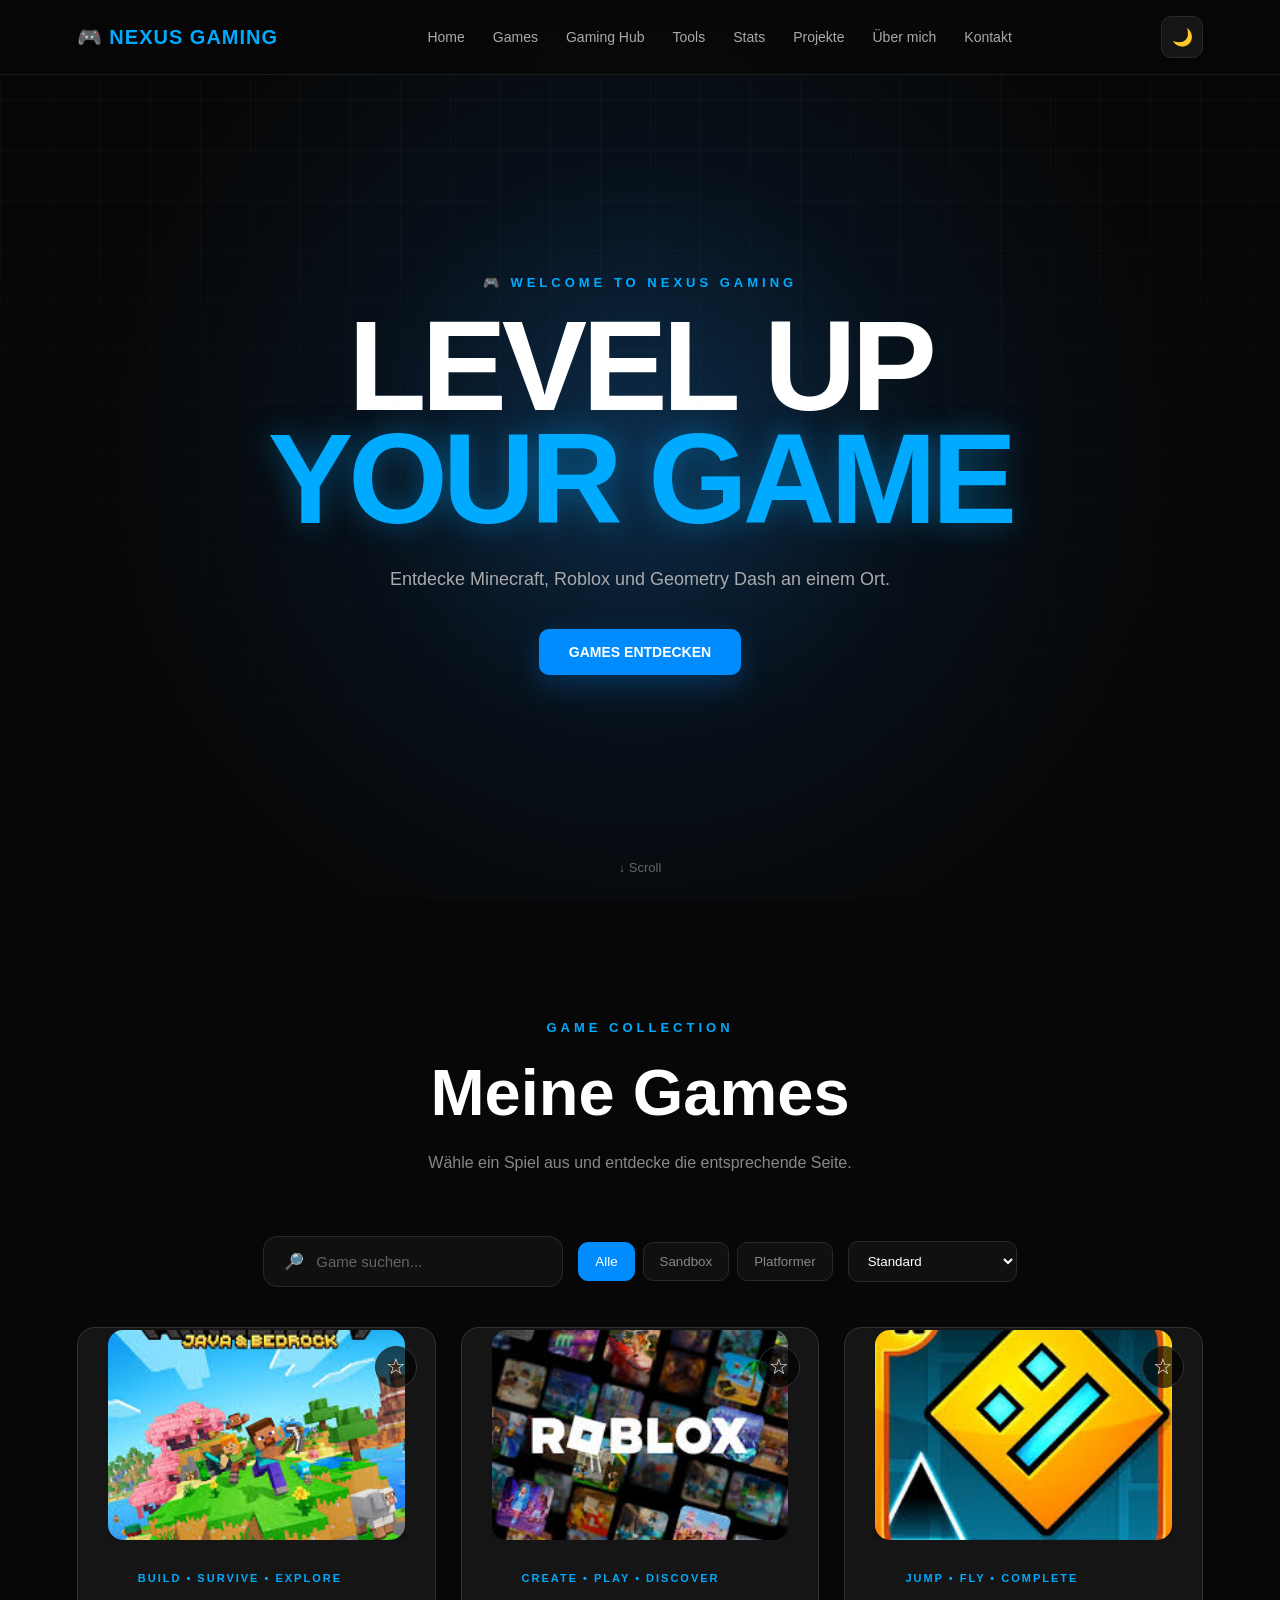
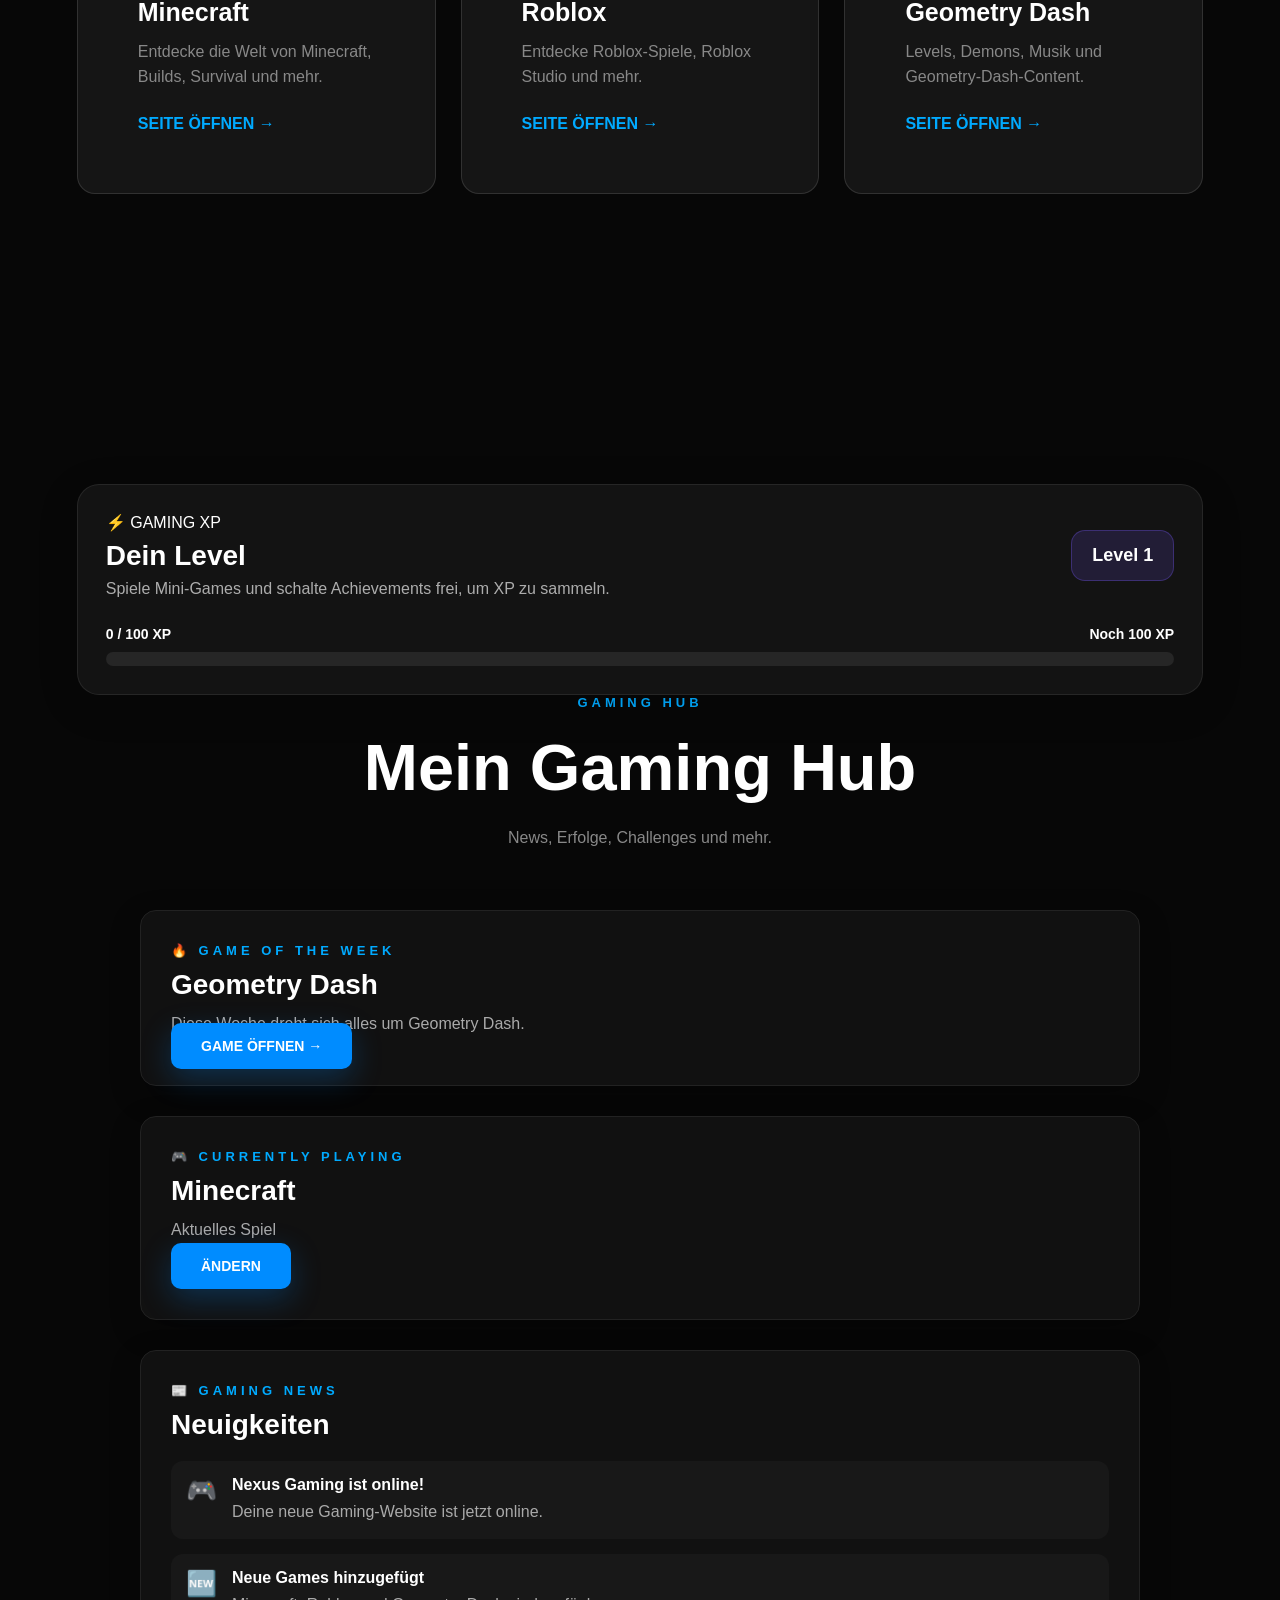
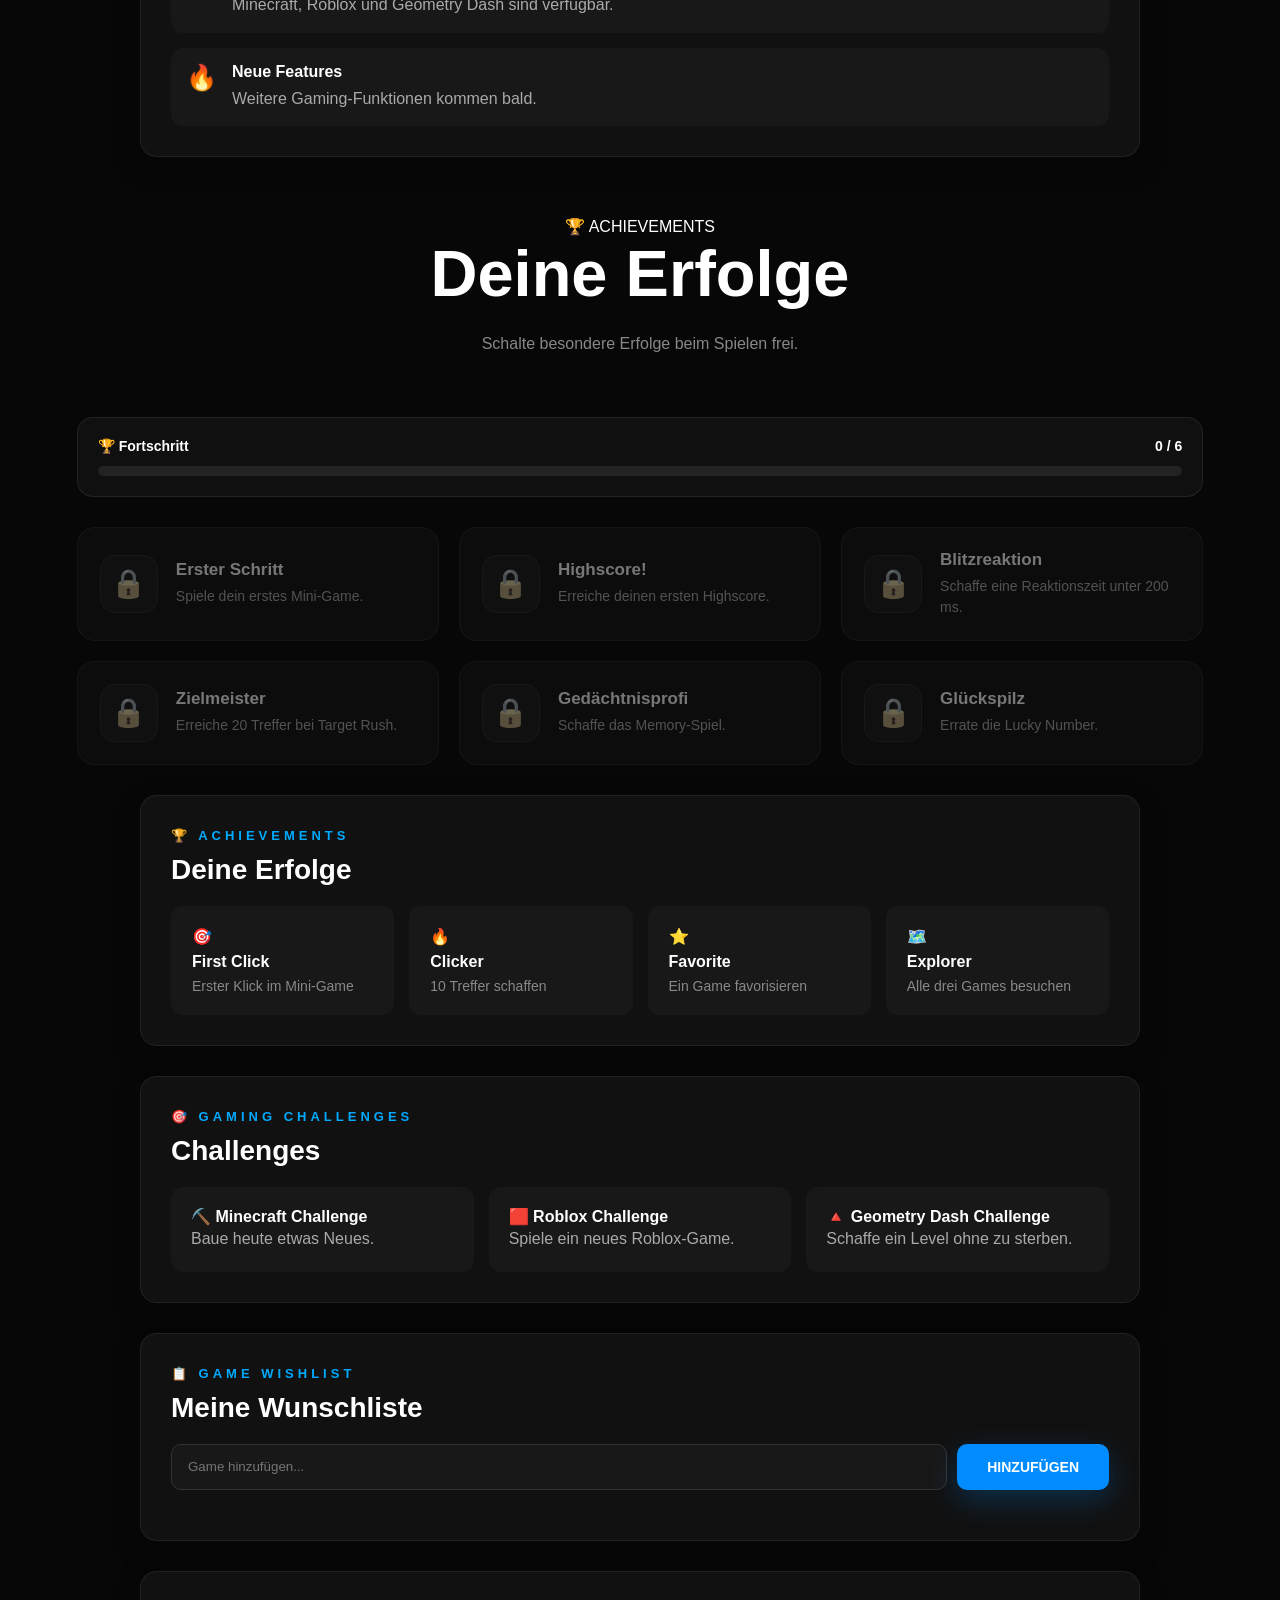
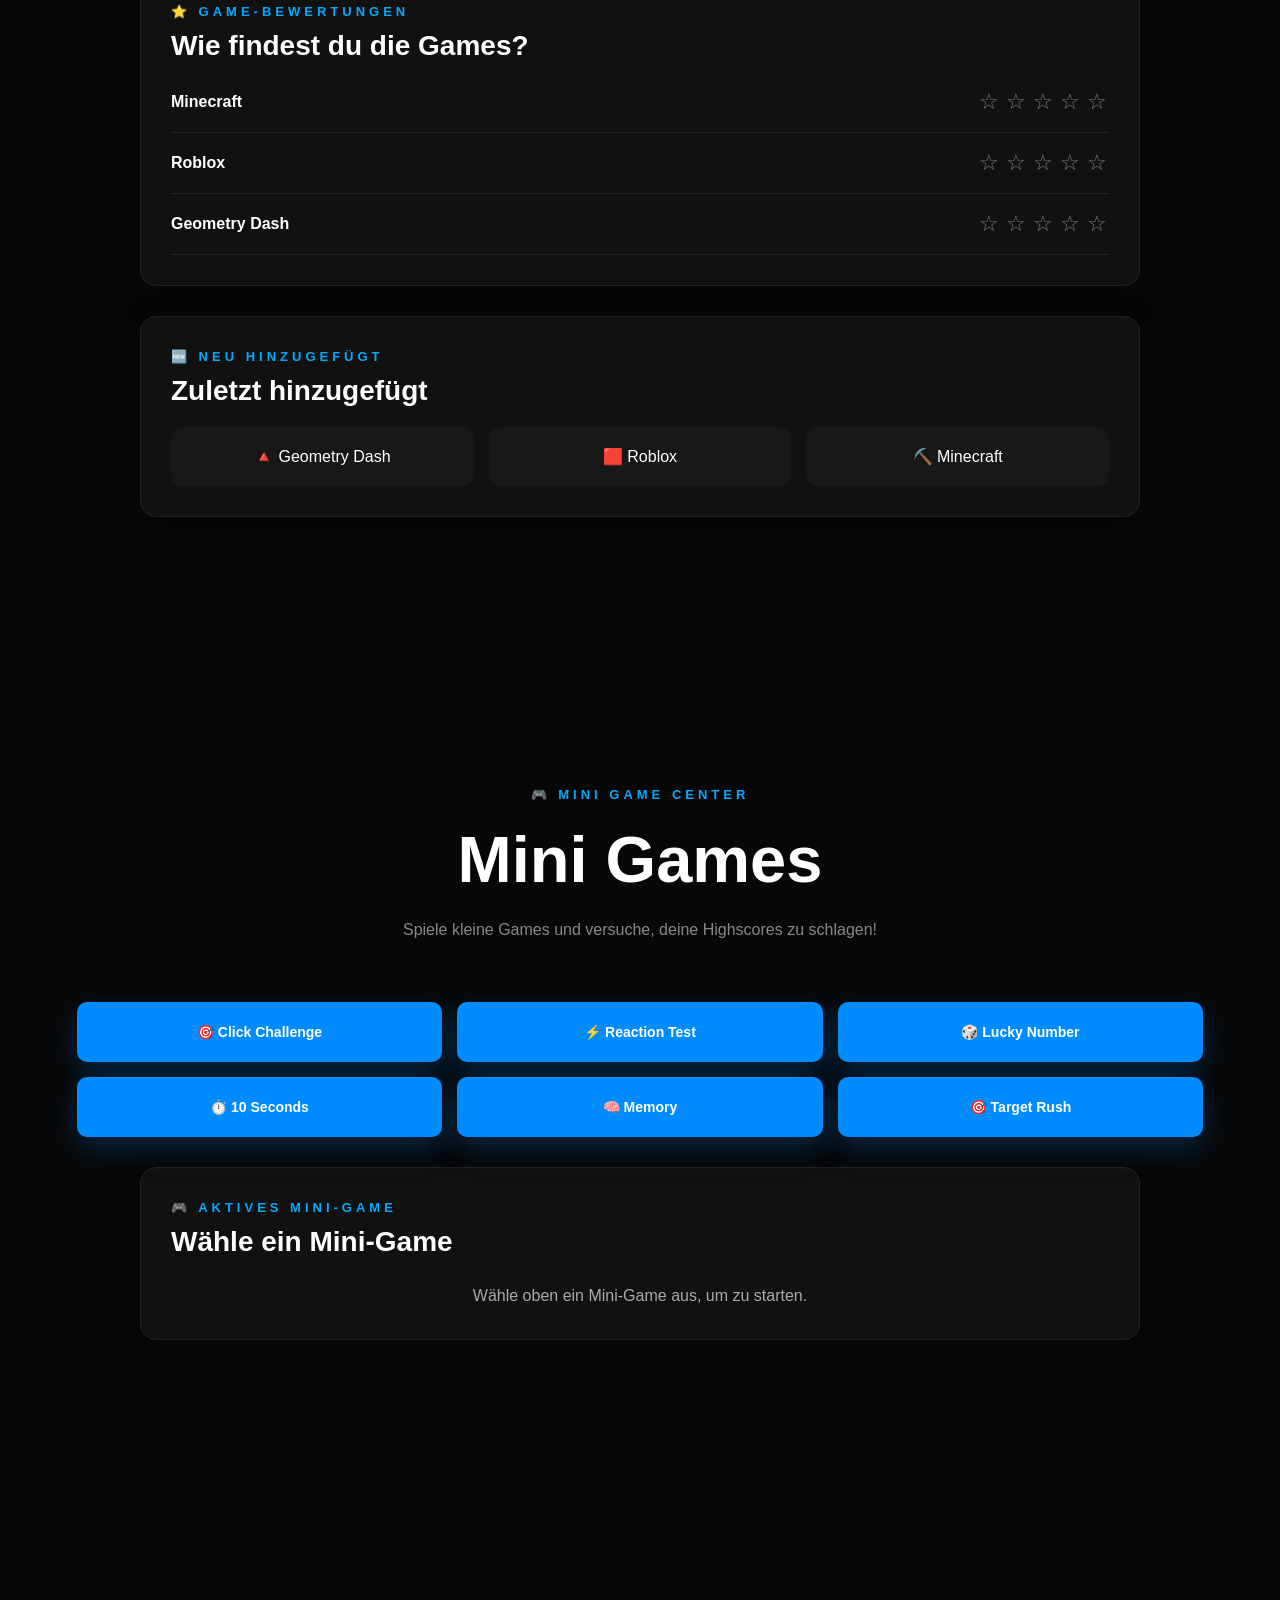
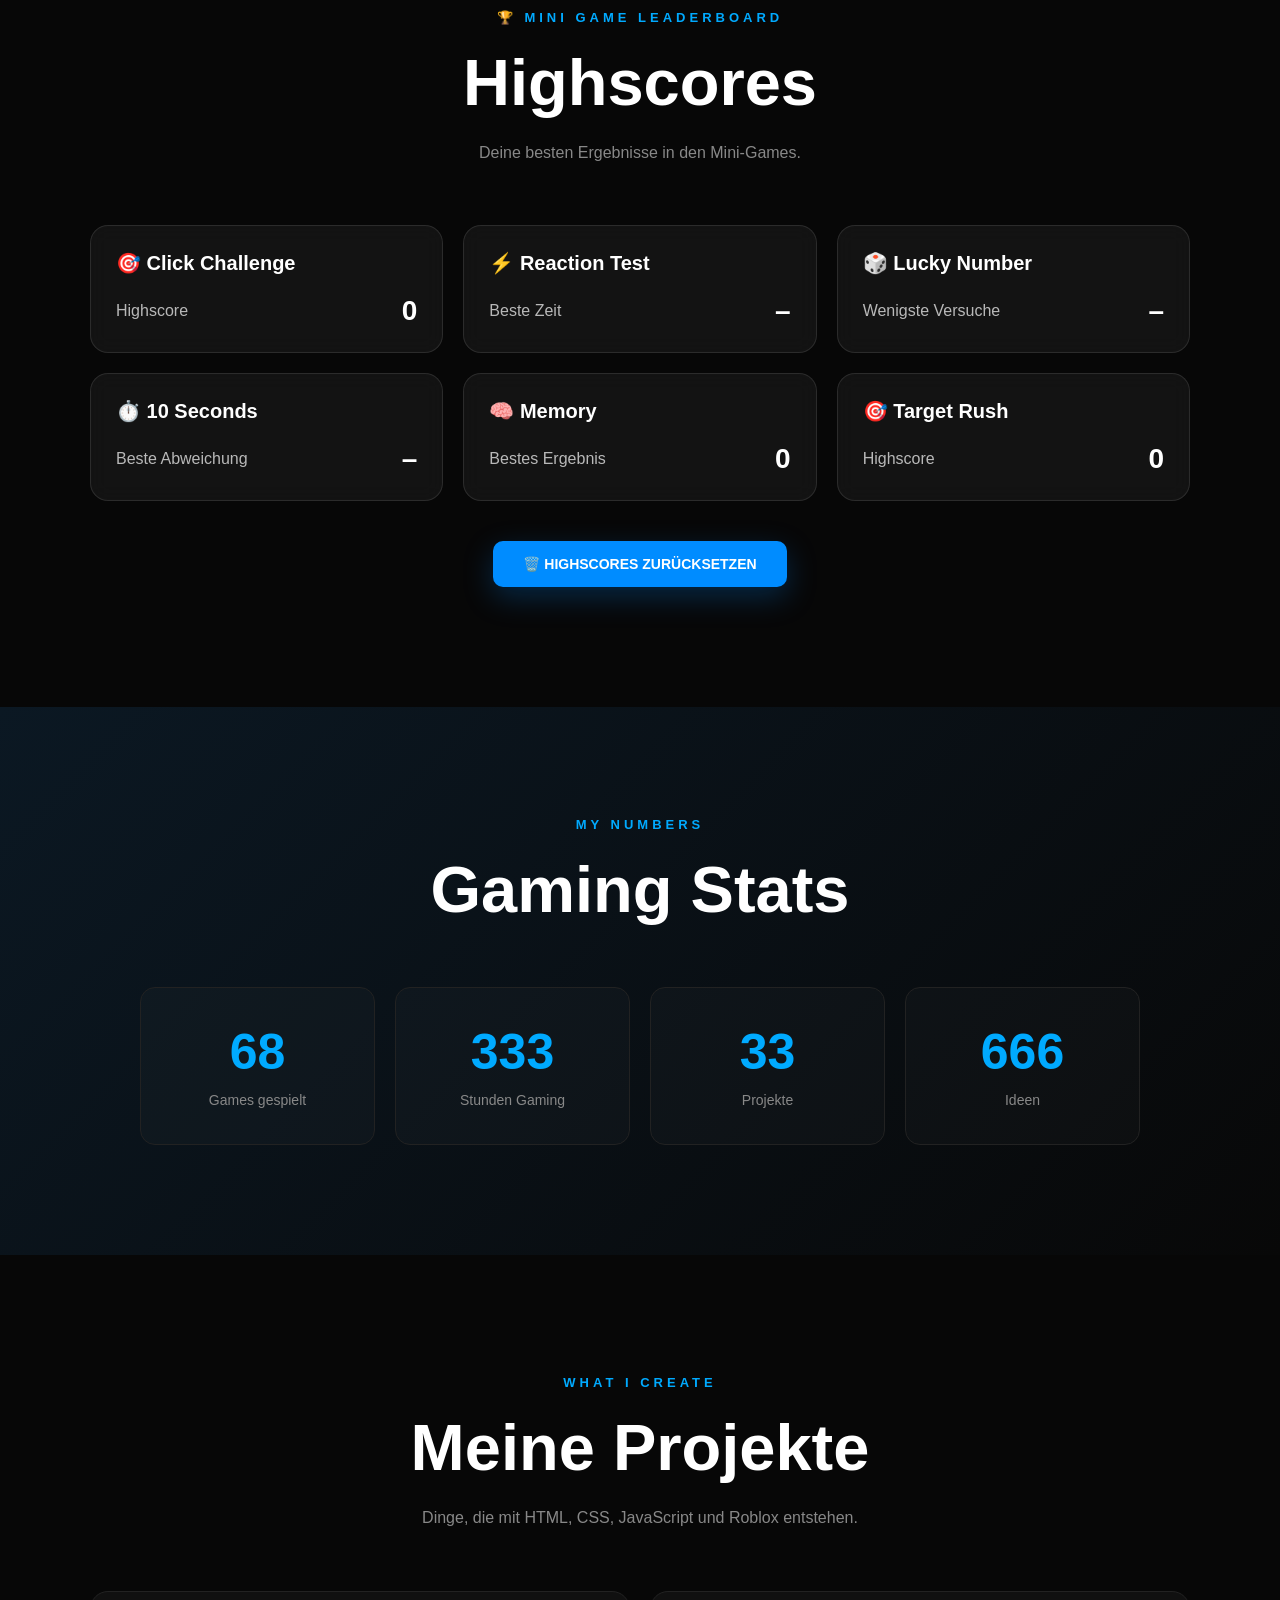
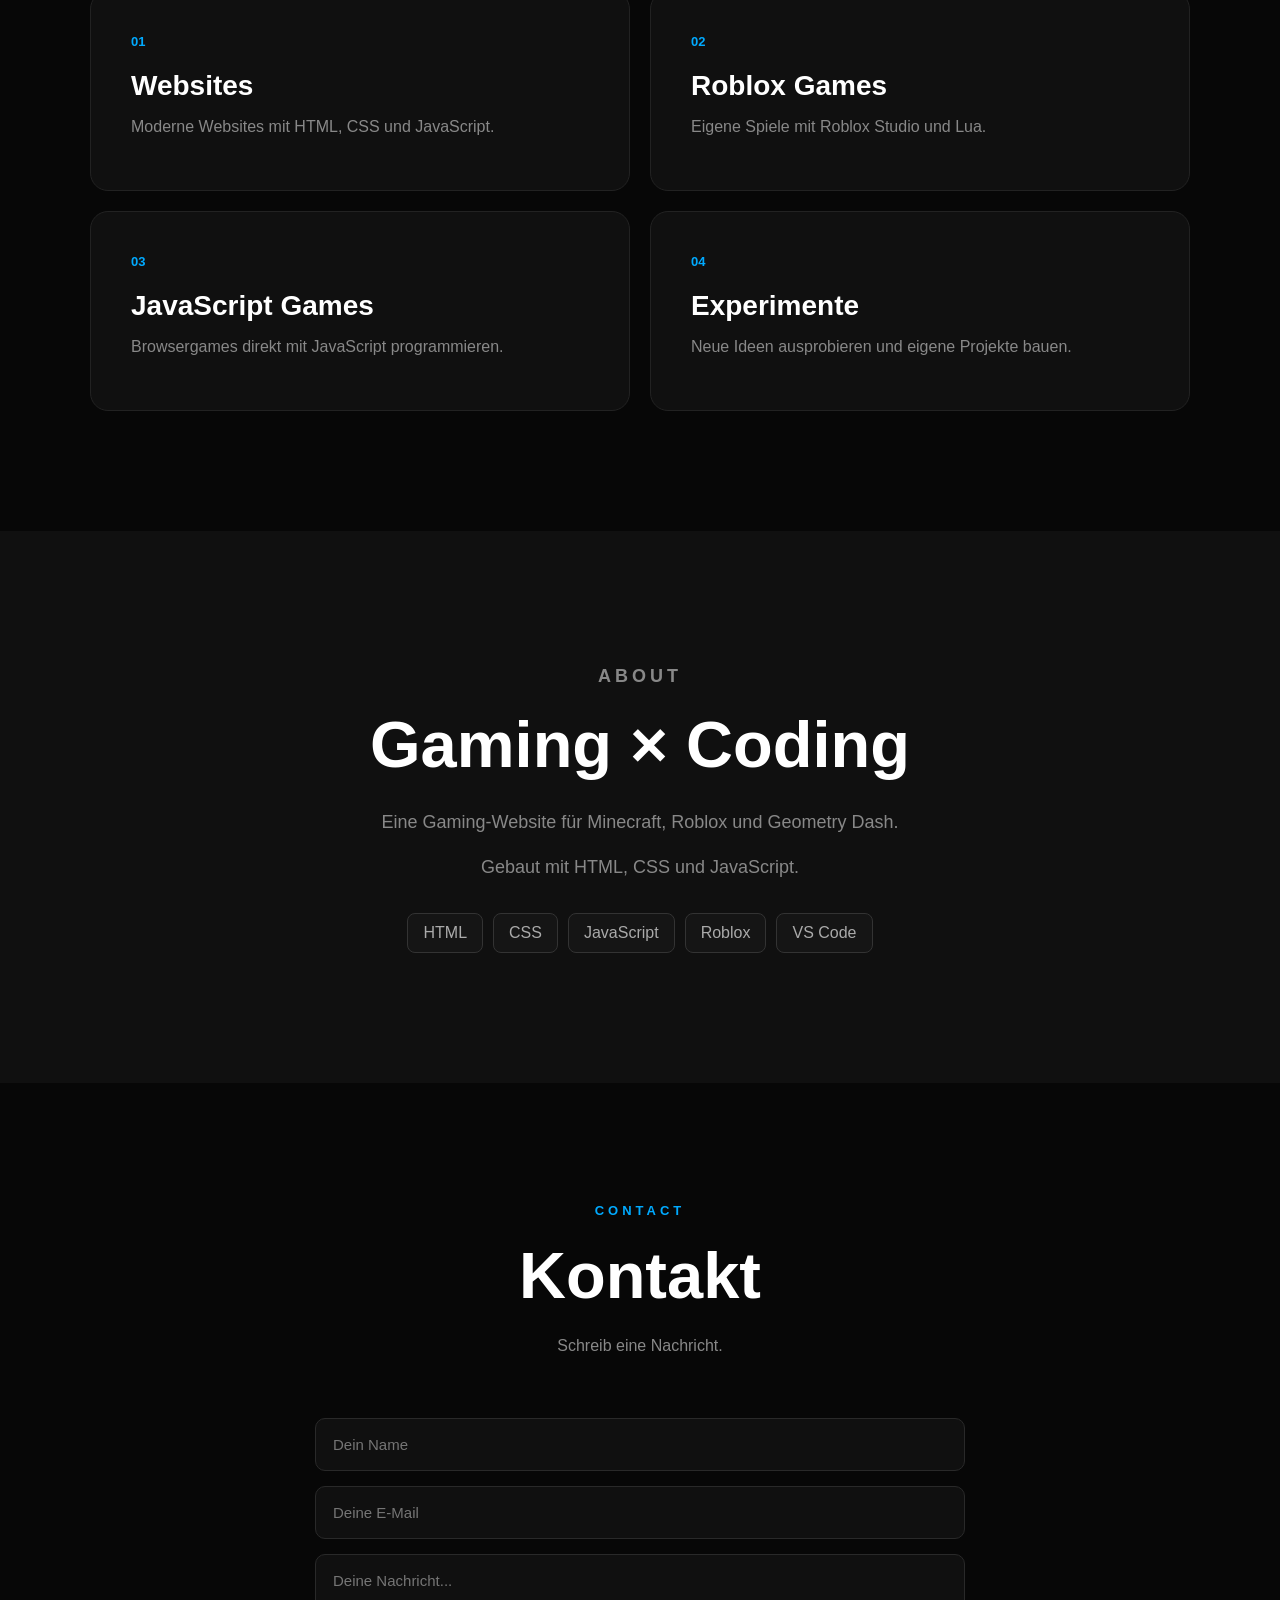
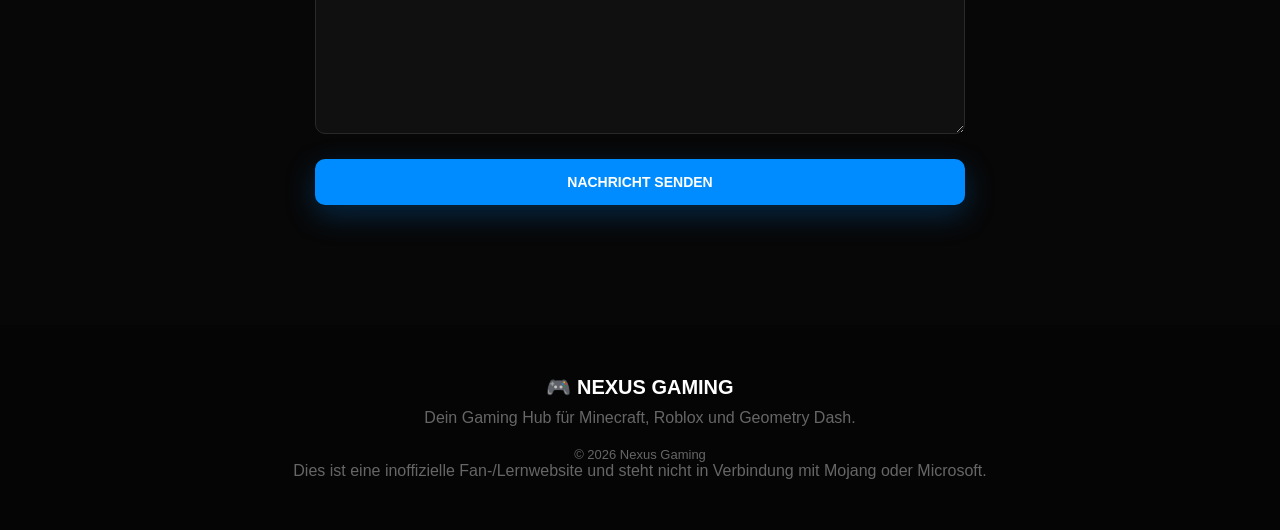
==== index.html @ 219c2455 "Add files via upload" ====
<!DOCTYPE html>
<html lang="de">

<head>
    <meta charset="UTF-8">
    <meta name="viewport" content="width=device-width, initial-scale=1.0">

    <meta name="description" content="Nexus Gaming - Minecraft, Roblox und Geometry Dash">

    <title>Nexus Gaming</title>

    <link rel="stylesheet" href="style.css">

</head>

<body>

    <!-- NAVIGATION -->

    <header class="header">

        <a href="index.html" class="logo">
            🎮 <span>NEXUS GAMING</span>
        </a>

        <nav class="nav" id="nav">

            <a href="#home">Home</a>

            <a href="#games">Games</a>

            <a href="#gaming-hub">Gaming Hub</a>

            <a href="#interactive">Tools</a>

            <a href="#stats">Stats</a>

            <a href="#projects">Projekte</a>

            <a href="#about">Über mich</a>

            <a href="#contact">Kontakt</a>

            <div id="mobileMenu" class="mobile-menu">

                <a href="#home">Home</a>

                <a href="#games">Games</a>

                <a href="#gaming-hub">Gaming Hub</a>

                <a href="#interactive">Tools</a>

                <a href="#stats">Stats</a>

                <a href="#projects">Projekte</a>

                <a href="#about">Über mich</a>

                <a href="#contact">Kontakt</a>

            </div>

        </nav>
        <div class="header-buttons">

            <button id="themeButton" class="icon-button">
                🌙
            </button>

            <button id="menuButton" class="menu-button">
                ☰
            </button>

        </div>

    </header>


    <!-- HERO -->

    <main>

        <section id="home" class="hero">

            <div class="hero-background"></div>

            <div class="hero-content">

                <p class="hero-small">
                    🎮 WELCOME TO NEXUS GAMING
                </p>

                <h1>
                    LEVEL UP<br>
                    <span>YOUR GAME</span>
                </h1>

                <p class="hero-description">
                    Entdecke Minecraft, Roblox und Geometry Dash
                    an einem Ort.
                </p>

                <div class="hero-buttons">

                    <a href="#games" class="primary-button">
                        GAMES ENTDECKEN
                    </a>

                </div>

            </div>

            <div class="scroll-down">
                ↓ Scroll
            </div>

        </section>


        <!-- GAMES -->

        <section id="games" class="section">

            <div class="section-header">
                <p class="section-small">
                    GAME COLLECTION
                </p>

                <h2>Meine Games</h2>

                <p>
                    Wähle ein Spiel aus und entdecke
                    die entsprechende Seite.
                </p>

            </div>

            <div class="game-controls">

                <div class="game-search">
                    <span>🔎</span>

                    <input type="text" id="gameSearch" placeholder="Game suchen...">
                </div>


                <div class="game-categories">

                    <button class="category-button active" data-category="all">
                        Alle
                    </button>

                    <button class="category-button" data-category="sandbox">
                        Sandbox
                    </button>

                    <button class="category-button" data-category="platformer">
                        Platformer
                    </button>

                </div>


                <select id="gameSort">

                    <option value="default">
                        Standard
                    </option>

                    <option value="az">
                        Name A–Z
                    </option>

                    <option value="za">
                        Name Z–A
                    </option>

                    <option value="favorites">
                        ⭐ Favoriten zuerst
                    </option>

                </select>

            </div>

            <div class="cards">


                <!-- MINECRAFT -->

                <a href="games/minecraft.html" class="game-card reveal" data-name="Minecraft" data-category="sandbox">
                    <button class="favorite-button" data-game="Minecraft" title="Zu Favoriten hinzufügen">
                        ☆
                    </button>



                    <div class="card-icon minecraft-icon">
                        <img src="images/minecraft.jpg" alt="Minecraft" class="game-image">
                    </div>

                    <div class="card-content">

                        <span class="card-tag">
                            BUILD • SURVIVE • EXPLORE
                        </span>

                        <h3>Minecraft</h3>

                        <p>
                            Entdecke die Welt von Minecraft,
                            Builds, Survival und mehr.
                        </p>

                        <span class="card-button">
                            SEITE ÖFFNEN →
                        </span>

                    </div>

                </a>


                <!-- ROBLOX -->

                <a href="games/roblox.html" class="game-card reveal" data-name="Roblox" data-category="sandbox"> <button
                        class="favorite-button" data-game="Roblox" title="Zu Favoriten hinzufügen">
                        ☆
                    </button>
                    <div class="card-icon roblox-icon">
                        <img src="images/roblox.jpg" alt="Roblox" class="game-image">
                    </div>

                    <div class="card-content">

                        <span class="card-tag">
                            CREATE • PLAY • DISCOVER
                        </span>

                        <h3>Roblox</h3>

                        <p>
                            Entdecke Roblox-Spiele,
                            Roblox Studio und mehr.
                        </p>

                        <span class="card-button">
                            SEITE ÖFFNEN →
                        </span>

                    </div>

                </a>


                <!-- GEOMETRY DASH -->

                <a href="games/geometry-dash.html" class="game-card reveal" data-name="Geometry Dash"
                    data-category="platformer"> <button class="favorite-button" data-game="Geometry Dash"
                        title="Zu Favoriten hinzufügen">
                        ☆
                    </button>
                    <div class="card-icon geometry-icon">
                        <img src="images/geometry-dash.jpg" alt="Geometry Dash" class="game-image">
                    </div>

                    <div class="card-content">

                        <span class="card-tag">
                            JUMP • FLY • COMPLETE
                        </span>

                        <h3>Geometry Dash</h3>

                        <p>
                            Levels, Demons, Musik und
                            Geometry-Dash-Content.
                        </p>

                        <span class="card-button">
                            SEITE ÖFFNEN →
                        </span>

                    </div>

                </a>

            </div>

        </section>

        <!-- =========================
     GAMING HUB
========================= -->

        <section id="gaming-hub" class="section">

            <section class="xp-section reveal">

                <div class="xp-header">

                    <div>
                        <span class="section-tag">⚡ GAMING XP</span>

                        <h2>Dein Level</h2>

                        <p>
                            Spiele Mini-Games und schalte Achievements frei,
                            um XP zu sammeln.
                        </p>
                    </div>

                    <div class="xp-level" id="xpLevel">
                        Level 1
                    </div>

                </div>

                <div class="xp-info">

                    <span id="xpAmount">
                        0 / 100 XP
                    </span>

                    <span id="xpNext">
                        Noch 100 XP
                    </span>

                </div>

                <div class="xp-bar">

                    <div id="xpBarFill" class="xp-bar-fill"></div>

                </div>

            </section>

            <div class="section-header">

                <p class="section-small">
                    GAMING HUB
                </p>

                <h2>Mein Gaming Hub</h2>

                <p>
                    News, Erfolge, Challenges und mehr.
                </p>

            </div>


            <!-- GAME OF THE WEEK -->

            <div class="gaming-feature">

                <span class="section-small">
                    🔥 GAME OF THE WEEK
                </span>

                <h3>Geometry Dash</h3>

                <p>
                    Diese Woche dreht sich alles um
                    Geometry Dash.
                </p>

                <a href="games/geometry-dash.html" class="primary-button">
                    GAME ÖFFNEN →
                </a>

            </div>


            <!-- CURRENTLY PLAYING -->

            <div class="gaming-feature">

                <span class="section-small">
                    🎮 CURRENTLY PLAYING
                </span>

                <h3 id="currentlyPlaying">
                    Geometry Dash
                </h3>

                <p>
                    Aktuelles Spiel
                </p>

                <button id="changePlaying" class="primary-button" type="button">
                    ÄNDERN
                </button>

            </div>


            <!-- GAMING NEWS -->

            <div class="gaming-feature">

                <span class="section-small">
                    📰 GAMING NEWS
                </span>

                <h3>Neuigkeiten</h3>

                <div class="news-list">

                    <article class="news-item">

                        <span>🎮</span>

                        <div>

                            <h4>Nexus Gaming ist online!</h4>

                            <p>
                                Deine neue Gaming-Website
                                ist jetzt online.
                            </p>

                        </div>

                    </article>


                    <article class="news-item">

                        <span>🆕</span>

                        <div>

                            <h4>Neue Games hinzugefügt</h4>

                            <p>
                                Minecraft, Roblox und
                                Geometry Dash sind verfügbar.
                            </p>

                        </div>

                    </article>


                    <article class="news-item">

                        <span>🔥</span>

                        <div>

                            <h4>Neue Features</h4>

                            <p>
                                Weitere Gaming-Funktionen
                                kommen bald.
                            </p>

                        </div>

                    </article>

                </div>

            </div>


            <!-- ACHIEVEMENTS -->
            <section class="achievements-section reveal">

                <div class="section-header">
                    <span class="section-tag">🏆 ACHIEVEMENTS</span>
                    <h2>Deine Erfolge</h2>
                    <p>Schalte besondere Erfolge beim Spielen frei.</p>
                </div>
                <div class="achievement-progress">

                    <div class="achievement-progress-top">
                        <span>🏆 Fortschritt</span>
                        <span id="achievementProgressText">0 / 6</span>
                    </div>

                    <div class="achievement-progress-bar">
                        <div id="achievementProgressFill" class="achievement-progress-fill"></div>
                    </div>

                </div>
                <div class="achievements-grid" id="achievementsGrid"></div>

            </section>
            <div class="gaming-feature">

                <span class="section-small">
                    🏆 ACHIEVEMENTS
                </span>

                <h3>Deine Erfolge</h3>

                <div class="achievement-grid">

                    <div class="achievement" data-achievement="first-click">
                        🎯
                        <strong>First Click</strong>
                        <span>Erster Klick im Mini-Game</span>
                    </div>


                    <div class="achievement" data-achievement="10-clicks">
                        🔥
                        <strong>Clicker</strong>
                        <span>10 Treffer schaffen</span>
                    </div>


                    <div class="achievement" data-achievement="favorite">
                        ⭐
                        <strong>Favorite</strong>
                        <span>Ein Game favorisieren</span>
                    </div>


                    <div class="achievement" data-achievement="explorer">
                        🗺️
                        <strong>Explorer</strong>
                        <span>Alle drei Games besuchen</span>
                    </div>

                </div>

            </div>


            <!-- CHALLENGES -->

            <div class="gaming-feature">

                <span class="section-small">
                    🎯 GAMING CHALLENGES
                </span>

                <h3>Challenges</h3>

                <div class="challenge-list">

                    <div class="challenge">

                        <strong>
                            ⛏️ Minecraft Challenge
                        </strong>

                        <p>
                            Baue heute etwas Neues.
                        </p>

                    </div>


                    <div class="challenge">

                        <strong>
                            🟥 Roblox Challenge
                        </strong>

                        <p>
                            Spiele ein neues Roblox-Game.
                        </p>

                    </div>


                    <div class="challenge">

                        <strong>
                            🔺 Geometry Dash Challenge
                        </strong>

                        <p>
                            Schaffe ein Level ohne zu sterben.
                        </p>

                    </div>

                </div>

            </div>


            <!-- WISHLIST -->

            <div class="gaming-feature">

                <span class="section-small">
                    📋 GAME WISHLIST
                </span>

                <h3>Meine Wunschliste</h3>

                <div class="wishlist-input">

                    <input type="text" id="wishlistInput" placeholder="Game hinzufügen...">

                    <button id="wishlistAdd" class="primary-button" type="button">
                        HINZUFÜGEN
                    </button>

                </div>


                <ul id="wishlist"></ul>

            </div>


            <!-- GAME RATINGS -->

            <div class="gaming-feature">

                <span class="section-small">
                    ⭐ GAME-BEWERTUNGEN
                </span>

                <h3>Wie findest du die Games?</h3>


                <div class="rating">

                    <strong>Minecraft</strong>

                    <div class="stars" data-game="Minecraft">
                        <button type="button">★</button>
                        <button type="button">★</button>
                        <button type="button">★</button>
                        <button type="button">★</button>
                        <button type="button">★</button>
                    </div>

                </div>


                <div class="rating">

                    <strong>Roblox</strong>

                    <div class="stars" data-game="Roblox">
                        <button type="button">★</button>
                        <button type="button">★</button>
                        <button type="button">★</button>
                        <button type="button">★</button>
                        <button type="button">★</button>
                    </div>

                </div>


                <div class="rating">

                    <strong>Geometry Dash</strong>

                    <div class="stars" data-game="Geometry Dash">
                        <button type="button">★</button>
                        <button type="button">★</button>
                        <button type="button">★</button>
                        <button type="button">★</button>
                        <button type="button">★</button>
                    </div>

                </div>

            </div>


            <!-- NEW GAMES -->

            <div class="gaming-feature">

                <span class="section-small">
                    🆕 NEU HINZUGEFÜGT
                </span>

                <h3>Zuletzt hinzugefügt</h3>

                <div class="new-games">

                    <div>🔺 Geometry Dash</div>

                    <div>🟥 Roblox</div>

                    <div>⛏️ Minecraft</div>

                </div>

            </div>

        </section>

        <!-- =========================
     MINI GAME CENTER
========================= -->

        <section id="interactive" class="section">

            <div class="section-header">

                <p class="section-small">
                    🎮 MINI GAME CENTER
                </p>

                <h2>Mini Games</h2>

                <p>
                    Spiele kleine Games und versuche,
                    deine Highscores zu schlagen!
                </p>

            </div>


            <!-- GAME AUSWAHL -->

            <div class="mini-game-selector">

                <button class="minigame-open primary-button" data-game="click" type="button">
                    🎯 Click Challenge
                </button>

                <button class="minigame-open primary-button" data-game="reaction" type="button">
                    ⚡ Reaction Test
                </button>

                <button class="minigame-open primary-button" data-game="lucky" type="button">
                    🎲 Lucky Number
                </button>

                <button class="minigame-open primary-button" data-game="ten" type="button">
                    ⏱️ 10 Seconds
                </button>

                <button class="minigame-open primary-button" data-game="memory" type="button">
                    🧠 Memory
                </button>

                <button class="minigame-open primary-button" data-game="target" type="button">
                    🎯 Target Rush
                </button>

            </div>


            <!-- AKTIVES GAME -->

            <div class="gaming-feature mini-game-container">

                <span class="section-small">
                    🎮 AKTIVES MINI-GAME
                </span>

                <h3 id="activeGameTitle">
                    Wähle ein Mini-Game
                </h3>

                <div id="miniGameArea">

                    <p>
                        Wähle oben ein Mini-Game aus,
                        um zu starten.
                    </p>

                </div>

            </div>

        </section>

        <!-- =========================
     MINI GAME LEADERBOARD
========================= -->

        <section id="leaderboard" class="section">

            <div class="section-header">

                <p class="section-small">
                    🏆 MINI GAME LEADERBOARD
                </p>

                <h2>Highscores</h2>

                <p>
                    Deine besten Ergebnisse in den Mini-Games.
                </p>

            </div>

            <div class="leaderboard-container">

                <div class="leaderboard-card">

                    <h3>🎯 Click Challenge</h3>

                    <div class="leaderboard-score">
                        <span>Highscore</span>
                        <strong id="highscore-click">0</strong>
                    </div>

                </div>


                <div class="leaderboard-card">

                    <h3>⚡ Reaction Test</h3>

                    <div class="leaderboard-score">
                        <span>Beste Zeit</span>
                        <strong id="highscore-reaction">–</strong>
                    </div>

                </div>


                <div class="leaderboard-card">

                    <h3>🎲 Lucky Number</h3>

                    <div class="leaderboard-score">
                        <span>Wenigste Versuche</span>
                        <strong id="highscore-lucky">–</strong>
                    </div>

                </div>


                <div class="leaderboard-card">

                    <h3>⏱️ 10 Seconds</h3>

                    <div class="leaderboard-score">
                        <span>Beste Abweichung</span>
                        <strong id="highscore-ten">–</strong>
                    </div>

                </div>


                <div class="leaderboard-card">

                    <h3>🧠 Memory</h3>

                    <div class="leaderboard-score">
                        <span>Bestes Ergebnis</span>
                        <strong id="highscore-memory">0</strong>
                    </div>

                </div>


                <div class="leaderboard-card">

                    <h3>🎯 Target Rush</h3>

                    <div class="leaderboard-score">
                        <span>Highscore</span>
                        <strong id="highscore-target">0</strong>
                    </div>

                </div>

            </div>


            <div class="leaderboard-reset">

                <button id="resetHighscores" class="primary-button" type="button">
                    🗑️ HIGHSCORES ZURÜCKSETZEN
                </button>

            </div>

        </section>
        <!-- STATS -->

        <section id="stats" class="stats-section">

            <div class="section-header">

                <p class="section-small">
                    MY NUMBERS
                </p>

                <h2>Gaming Stats</h2>

            </div>


            <div class="stats-container">

                <div class="stat">

                    <span class="stat-number" data-target="100">
                        0
                    </span>

                    <span class="stat-label">
                        Games gespielt
                    </span>

                </div>


                <div class="stat">

                    <span class="stat-number" data-target="500">
                        0
                    </span>

                    <span class="stat-label">
                        Stunden Gaming
                    </span>

                </div>


                <div class="stat">

                    <span class="stat-number" data-target="50">
                        0
                    </span>

                    <span class="stat-label">
                        Projekte
                    </span>

                </div>


                <div class="stat">

                    <span class="stat-number" data-target="1000">
                        0
                    </span>

                    <span class="stat-label">
                        Ideen
                    </span>

                </div>

            </div>

        </section>


        <!-- PROJEKTE -->

        <section id="projects" class="section">

            <div class="section-header">

                <p class="section-small">
                    WHAT I CREATE
                </p>

                <h2>Meine Projekte</h2>

                <p>
                    Dinge, die mit HTML, CSS, JavaScript
                    und Roblox entstehen.
                </p>

            </div>


            <div class="project-grid">

                <article class="project">

                    <span class="project-number">01</span>

                    <h3>Websites</h3>

                    <p>
                        Moderne Websites mit HTML,
                        CSS und JavaScript.
                    </p>

                </article>


                <article class="project">

                    <span class="project-number">02</span>

                    <h3>Roblox Games</h3>

                    <p>
                        Eigene Spiele mit Roblox Studio
                        und Lua.
                    </p>

                </article>


                <article class="project">

                    <span class="project-number">03</span>

                    <h3>JavaScript Games</h3>

                    <p>
                        Browsergames direkt mit
                        JavaScript programmieren.
                    </p>

                </article>


                <article class="project">

                    <span class="project-number">04</span>

                    <h3>Experimente</h3>

                    <p>
                        Neue Ideen ausprobieren und
                        eigene Projekte bauen.
                    </p>

                </article>

            </div>

        </section>


        <!-- ABOUT -->

        <section id="about" class="about-section">

            <div class="about-content">

                <p class="section-small">
                    ABOUT
                </p>

                <h2>
                    Gaming × Coding
                </h2>

                <p>
                    Eine Gaming-Website für Minecraft,
                    Roblox und Geometry Dash.
                </p>

                <p>
                    Gebaut mit HTML, CSS und JavaScript.
                </p>

                <div class="skills">

                    <span>HTML</span>
                    <span>CSS</span>
                    <span>JavaScript</span>
                    <span>Roblox</span>
                    <span>VS Code</span>

                </div>

            </div>

        </section>


        <!-- CONTACT -->

        <section id="contact" class="section">

            <div class="section-header">

                <p class="section-small">
                    CONTACT
                </p>

                <h2>Kontakt</h2>

                <p>
                    Schreib eine Nachricht.
                </p>

            </div>


            <form id="contactForm" class="contact-form">

                <input type="text" id="name" placeholder="Dein Name" required>

                <input type="email" id="email" placeholder="Deine E-Mail" required>

                <textarea id="message" placeholder="Deine Nachricht..." required></textarea>

                <button type="submit" class="primary-button">
                    NACHRICHT SENDEN
                </button>

            </form>

        </section>

    </main>



    <!-- FOOTER -->

    <!-- FOOTER -->

    <footer>

        <div class="footer-logo">
            🎮 NEXUS GAMING
        </div>

        <p>
            Dein Gaming Hub für Minecraft, Roblox
            und Geometry Dash.
        </p>

        <p class="copyright">
            © 2026 Nexus Gaming
        </p>

        <p class="disclaimer">
            Dies ist eine inoffizielle Fan-/Lernwebsite und steht nicht in Verbindung mit Mojang oder Microsoft.
        </p>

    </footer>


    <!-- TOAST -->

    <div id="toast" class="toast">
        Nachricht
    </div>


    <!-- TOP BUTTON -->

    <button id="topButton" class="top-button">
        ↑
    </button>


    <script src="script.js"></script>

</body>

</html>
---- style.css ----
/* =========================
   GRUNDLAGEN
========================= */

* {
    margin: 0;
    padding: 0;
    box-sizing: border-box;
}

html {
    scroll-behavior: smooth;
}

body {
    font-family: Arial, Helvetica, sans-serif;

    background: #070707;
    color: white;

    transition: background 0.3s, color 0.3s;
}

button,
input,
textarea {
    font-family: inherit;
}

button {
    cursor: pointer;
}

a {
    color: inherit;
}


/* =========================
   HEADER
========================= */

.header {
    position: fixed;

    top: 0;
    left: 0;

    width: 100%;

    height: 75px;

    padding: 0 6%;

    display: flex;
    align-items: center;
    justify-content: space-between;

    background: rgba(7, 7, 7, 0.75);

    backdrop-filter: blur(15px);

    border-bottom: 1px solid rgba(255, 255, 255, 0.08);

    z-index: 1000;
}

.logo {
    text-decoration: none;

    font-size: 20px;

    font-weight: 800;

    letter-spacing: 1px;
}

.logo span {
    color: #00aaff;
}

.nav {
    display: flex;

    align-items: center;

    gap: 28px;
}

.nav a {
    text-decoration: none;

    font-size: 14px;

    color: #aaa;

    transition: 0.2s;
}

.nav a:hover {
    color: #00aaff;
}

.header-buttons {
    display: flex;

    gap: 10px;
}

.icon-button,
.menu-button {
    width: 42px;
    height: 42px;

    border: 1px solid #292929;

    border-radius: 10px;

    background: #151515;

    color: white;

    font-size: 17px;
}

.menu-button {
    display: none;
}


/* =========================
   HERO
========================= */

.hero {
    position: relative;

    min-height: 100vh;

    display: flex;

    justify-content: center;

    align-items: center;

    text-align: center;

    overflow: hidden;

    padding: 100px 20px 50px;

    background:
        radial-gradient(circle at center,
            #0c2d4b 0%,
            #07111b 35%,
            #070707 70%);
}

.hero-background {
    position: absolute;

    inset: 0;

    background-image:
        linear-gradient(rgba(255, 255, 255, 0.03) 1px,
            transparent 1px),
        linear-gradient(90deg,
            rgba(255, 255, 255, 0.03) 1px,
            transparent 1px);

    background-size: 50px 50px;

    mask-image:
        linear-gradient(to bottom,
            black,
            transparent);

    animation: gridMove 15s linear infinite;
}

@keyframes gridMove {

    from {
        transform: translateY(0);
    }

    to {
        transform: translateY(50px);
    }

}

.hero-content {
    position: relative;

    max-width: 1000px;

    z-index: 2;
}

.hero-small,
.section-small {
    color: #00aaff;

    font-size: 13px;

    font-weight: bold;

    letter-spacing: 4px;

    margin-bottom: 20px;
}

.hero h1 {
    font-size: clamp(55px, 10vw, 130px);

    line-height: 0.88;

    font-weight: 900;

    letter-spacing: -5px;

    margin-bottom: 30px;
}

.hero h1 span {
    color: #00aaff;

    text-shadow:
        0 0 30px rgba(0, 170, 255, 0.4);
}

.hero-description {
    max-width: 600px;

    margin: 0 auto 35px;

    color: #aaa;

    font-size: 18px;

    line-height: 1.6;
}

.hero-buttons {
    display: flex;

    justify-content: center;

    gap: 15px;
}

.primary-button,
.secondary-button {
    padding: 15px 30px;

    border-radius: 10px;

    font-size: 14px;

    font-weight: bold;

    text-decoration: none;

    transition: 0.25s;
}

.primary-button {
    border: none;

    color: white;

    background: #008cff;

    box-shadow:
        0 10px 30px rgba(0, 140, 255, 0.25);
}

.primary-button:hover {
    transform: translateY(-3px);

    background: #00aaff;

    box-shadow:
        0 15px 40px rgba(0, 170, 255, 0.35);
}

.secondary-button {
    border: 1px solid #333;

    background: rgba(255, 255, 255, 0.03);

    color: white;
}

.secondary-button:hover {
    border-color: #00aaff;

    color: #00aaff;
}

.scroll-down {
    position: absolute;

    bottom: 25px;

    left: 50%;

    transform: translateX(-50%);

    color: #666;

    font-size: 13px;
}


/* =========================
   SECTIONS
========================= */

.section {
    padding: 120px 6%;
}

.section-header {
    text-align: center;

    max-width: 700px;

    margin: 0 auto 60px;
}

.section-header h2,
.about-section h2 {
    font-size: clamp(40px, 6vw, 65px);

    margin-bottom: 20px;
}

.section-header>p:last-child {
    color: #888;

    line-height: 1.6;
}


/* =========================
   GAME CARDS
========================= */

.cards {
    max-width: 1200px;

    margin: auto;

    display: grid;

    grid-template-columns:
        repeat(3, 1fr);

    gap: 25px;
}

.game-card {
    overflow: hidden;

    background: #101010;

    border: 1px solid #222;

    border-radius: 20px;

    transition: 0.3s;
}

.game-card:hover {
    transform: translateY(-10px);

    border-color: #008cff;

    box-shadow:
        0 20px 50px rgba(0, 140, 255, 0.12);
}

.card-icon {
    height: 180px;

    display: flex;

    align-items: center;

    justify-content: center;

    font-size: 75px;

    background:
        radial-gradient(circle,
            #173b58,
            #101010 70%);
}

.card-icon.roblox {
    background:
        radial-gradient(circle,
            #3b2020,
            #101010 70%);
}

.card-icon.coding {
    background:
        radial-gradient(circle,
            #202f3b,
            #101010 70%);
}

.card-content {
    padding: 30px;
}

.card-tag {
    color: #00aaff;

    font-size: 11px;

    font-weight: bold;

    letter-spacing: 2px;
}

.card-content h3 {
    font-size: 25px;

    margin: 12px 0;
}

.card-content p {
    color: #888;

    line-height: 1.6;

    margin-bottom: 25px;
}

.card-button {
    border: none;

    background: none;

    color: #00aaff;

    font-weight: bold;

    transition: 0.2s;
}

.card-button:hover {
    transform: translateX(5px);
}


/* =========================
   STATS
========================= */

.stats-section {
    padding: 110px 6%;

    background:
        linear-gradient(135deg,
            #0b1823,
            #080808);

    text-align: center;
}

.stats-container {
    max-width: 1000px;

    margin: auto;

    display: grid;

    grid-template-columns:
        repeat(4, 1fr);

    gap: 20px;
}

.stat {
    padding: 35px 20px;

    border: 1px solid #222;

    border-radius: 15px;

    background: rgba(255, 255, 255, 0.02);
}

.stat-number {
    display: block;

    font-size: 50px;

    font-weight: 900;

    color: #00aaff;

    margin-bottom: 10px;
}

.stat-label {
    color: #888;

    font-size: 14px;
}


/* =========================
   PROJECTS
========================= */

.project-grid {
    max-width: 1100px;

    margin: auto;

    display: grid;

    grid-template-columns:
        repeat(2, 1fr);

    gap: 20px;
}

.project {
    position: relative;

    padding: 40px;

    min-height: 200px;

    border: 1px solid #222;

    border-radius: 18px;

    background: #101010;

    transition: 0.3s;
}

.project:hover {
    border-color: #008cff;

    transform: translateY(-5px);
}

.project-number {
    color: #00aaff;

    font-size: 13px;

    font-weight: bold;
}

.project h3 {
    font-size: 28px;

    margin: 20px 0 12px;
}

.project p {
    color: #888;

    line-height: 1.6;
}


/* =========================
   ABOUT
========================= */

.about-section {
    padding: 130px 20px;

    text-align: center;

    background: #101010;
}

.about-content {
    max-width: 700px;

    margin: auto;
}

.about-section h2 {
    margin-bottom: 25px;
}

.about-section p {
    color: #888;

    font-size: 18px;

    line-height: 1.7;

    margin-bottom: 15px;
}

.skills {
    margin-top: 30px;

    display: flex;

    justify-content: center;

    flex-wrap: wrap;

    gap: 10px;
}

.skills span {
    padding: 10px 15px;

    border: 1px solid #333;

    border-radius: 8px;

    color: #aaa;

    background: #151515;
}


/* =========================
   CONTACT
========================= */

.contact-form {
    max-width: 650px;

    margin: auto;

    display: flex;

    flex-direction: column;

    gap: 15px;
}

.contact-form input,
.contact-form textarea {
    width: 100%;

    padding: 17px;

    border: 1px solid #292929;

    border-radius: 10px;

    outline: none;

    background: #101010;

    color: white;

    font-size: 15px;

    transition: 0.2s;
}

.contact-form textarea {
    min-height: 180px;

    resize: vertical;
}

.contact-form input:focus,
.contact-form textarea:focus {
    border-color: #008cff;

    box-shadow:
        0 0 20px rgba(0, 140, 255, 0.1);
}

.contact-form button {
    margin-top: 10px;
}


/* =========================
   FOOTER
========================= */

footer {
    padding: 50px 20px;

    text-align: center;

    background: #050505;

    color: #666;
}

.footer-logo {
    color: white;

    font-weight: bold;

    font-size: 20px;

    margin-bottom: 10px;
}

.copyright {
    margin-top: 20px;

    font-size: 13px;
}


/* =========================
   TOAST
========================= */

.toast {
    position: fixed;

    bottom: 30px;

    left: 50%;

    transform:
        translate(-50%, 100px);

    padding: 15px 25px;

    background: #151515;

    border: 1px solid #333;

    border-radius: 10px;

    color: white;

    opacity: 0;

    pointer-events: none;

    transition: 0.3s;

    z-index: 2000;
}

.toast.show {
    opacity: 1;

    transform:
        translate(-50%, 0);
}


/* =========================
   TOP BUTTON
========================= */

.top-button {
    position: fixed;

    right: 25px;

    bottom: 25px;

    width: 45px;

    height: 45px;

    border: 1px solid #333;

    border-radius: 50%;

    background: #151515;

    color: white;

    font-size: 20px;

    opacity: 0;

    pointer-events: none;

    transition: 0.3s;

    z-index: 900;
}

.top-button.show {
    opacity: 1;

    pointer-events: auto;
}


/* =========================
   LIGHT MODE
========================= */

body.light-mode {
    background: #f3f5f7;

    color: #111;
}

body.light-mode .header {
    background: rgba(255, 255, 255, 0.8);

    border-color: #ddd;
}

body.light-mode .nav a {
    color: #555;
}

body.light-mode .nav a:hover {
    color: #008cff;
}

body.light-mode .icon-button,
body.light-mode .menu-button {
    background: white;

    color: #111;

    border-color: #ddd;
}

body.light-mode .hero {
    background:
        radial-gradient(circle at center,
            #dff1ff,
            #f3f5f7 70%);
}

body.light-mode .hero-background {
    opacity: 0.5;
}

body.light-mode .hero-description {
    color: #555;
}

body.light-mode .secondary-button {
    color: #111;

    border-color: #ccc;
}

body.light-mode .game-card,
body.light-mode .project {
    background: white;

    border-color: #ddd;
}

body.light-mode .card-content p,
body.light-mode .project p {
    color: #666;
}

body.light-mode .stats-section {
    background: #e7f4ff;
}

body.light-mode .stat {
    background: white;

    border-color: #ddd;
}

body.light-mode .about-section {
    background: #e9e9e9;
}

body.light-mode .about-section p {
    color: #555;
}

body.light-mode .skills span {
    background: white;

    border-color: #ccc;

    color: #555;
}

body.light-mode .contact-form input,
body.light-mode .contact-form textarea {
    background: white;

    color: #111;

    border-color: #ccc;
}

body.light-mode footer {
    background: #ddd;

    color: #666;
}

body.light-mode .footer-logo {
    color: #111;
}

body.light-mode .toast,
body.light-mode .top-button {
    background: white;

    color: #111;

    border-color: #ccc;
}


/* =========================
   MOBILE
========================= */

@media (max-width: 900px) {

    .nav {
        gap: 15px;
    }

    .cards {
        grid-template-columns: 1fr;
    }

    .stats-container {
        grid-template-columns:
            repeat(2, 1fr);
    }

}


@media (max-width: 700px) {

    .header {
        height: 65px;

        padding: 0 20px;
    }

    .menu-button {
        display: block;
    }

    .nav {
        position: absolute;

        top: 65px;

        left: 0;

        width: 100%;

        display: none;

        flex-direction: column;

        gap: 0;

        background: #101010;

        border-bottom: 1px solid #222;
    }

    .nav.active {
        display: flex;
    }

    .nav a {
        width: 100%;

        padding: 18px 25px;
    }

    .hero h1 {
        letter-spacing: -3px;
    }

    .hero-buttons {
        flex-direction: column;

        align-items: center;
    }

    .primary-button,
    .secondary-button {
        width: 220px;

        text-align: center;
    }

    .stats-container {
        grid-template-columns: 1fr;
    }

    .project-grid {
        grid-template-columns: 1fr;
    }

}

/* =========================
   GAME LINKS
========================= */

.game-card {
    display: block;

    color: inherit;

    text-decoration: none;

    cursor: pointer;
}


/* Minecraft */

.minecraft-icon {
    background:
        radial-gradient(circle,
            #245c2b,
            #101010 70%);
}


/* Roblox */

.roblox-icon {
    background:
        radial-gradient(circle,
            #5c2222,
            #101010 70%);
}


/* Geometry Dash */

.geometry-icon {
    background:
        radial-gradient(circle,
            #1e4770,
            #101010 70%);
}


/* Light Mode */

body.light-mode .minecraft-icon {
    background:
        radial-gradient(circle,
            #b8e8bd,
            white 70%);
}

body.light-mode .roblox-icon {
    background:
        radial-gradient(circle,
            #ffbebe,
            white 70%);
}

body.light-mode .geometry-icon {
    background:
        radial-gradient(circle,
            #b9dcff,
            white 70%);
}

/* =========================
   GAME PAGES
========================= */

.game-page-hero {
    min-height: 75vh;
}


/* Minecraft */

.minecraft-hero {
    background:
        radial-gradient(circle at center,
            #245c2b,
            #070707 65%);
}


/* Roblox */

.roblox-hero {
    background:
        radial-gradient(circle at center,
            #5c2222,
            #070707 65%);
}


/* Geometry Dash */

.gd-hero {
    background:
        radial-gradient(circle at center,
            #164d80,
            #070707 65%);
}


/* Game page cards */

.game-page-hero h1 {
    text-shadow:
        0 0 35px rgba(0, 170, 255, 0.35);
}


/* Mobile */

@media (max-width: 700px) {

    .game-page-hero h1 {
        font-size: 60px;
    }

}

/* =========================
   INFO GRID
========================= */

.info-grid {

    max-width: 1200px;

    margin: auto;

    display: grid;

    grid-template-columns:
        repeat(4, 1fr);

    gap: 20px;
}


.info-box {

    padding: 35px;

    border: 1px solid #252525;

    border-radius: 18px;

    background: #101010;

    transition: 0.3s;

}


.info-box:hover {

    transform: translateY(-8px);

    border-color: #00aaff;

    box-shadow:
        0 15px 40px rgba(0, 140, 255, 0.12);

}


.info-icon {

    font-size: 45px;

    margin-bottom: 25px;

}


.info-box h3 {

    font-size: 24px;

    margin-bottom: 12px;

}


.info-box p {

    color: #888;

    line-height: 1.6;

}


/* =========================
   FEATURE SECTION
========================= */

.feature-section {

    max-width: 1200px;

    margin: auto;

    padding: 120px 6%;

    display: grid;

    grid-template-columns:
        1fr 1fr;

    gap: 80px;

    align-items: center;

}


.feature-content h2 {

    font-size: 50px;

    margin: 15px 0 25px;

}


.feature-content>p {

    color: #888;

    line-height: 1.7;

    margin-bottom: 30px;

}


.feature-list {

    list-style: none;

}


.feature-list li {

    padding: 12px 0;

    color: #bbb;

    border-bottom: 1px solid #222;

}


/* =========================
   FEATURE VISUAL
========================= */

.feature-visual {

    min-height: 400px;

    border-radius: 25px;

    border: 1px solid #252525;

    background:
        radial-gradient(circle,
            #245c2b,
            #080808 70%);

    display: flex;

    flex-direction: column;

    align-items: center;

    justify-content: center;

}


.minecraft-cube {

    font-size: 130px;

    animation:
        minecraftFloat 3s ease-in-out infinite;

}


.feature-visual span {

    margin-top: 25px;

    color: #aaa;

    letter-spacing: 4px;

    font-size: 12px;

}


@keyframes minecraftFloat {

    0%,
    100% {

        transform:
            translateY(0) rotate(0deg);

    }

    50% {

        transform:
            translateY(-20px) rotate(5deg);

    }

}


/* =========================
   MODES
========================= */

.mode-grid {

    max-width: 1100px;

    margin: auto;

    display: grid;

    grid-template-columns:
        repeat(4, 1fr);

    gap: 20px;

}


.mode-card {

    padding: 30px;

    min-height: 220px;

    border-radius: 18px;

    border: 1px solid #252525;

    background: #0e0e0e;

    transition: 0.3s;

}


.mode-card:hover {

    transform: translateY(-8px);

    border-color: #00aaff;

}


.mode-card span {

    color: #00aaff;

    font-size: 12px;

}


.mode-card h3 {

    font-size: 24px;

    margin: 35px 0 15px;

}


.mode-card p {

    color: #888;

    line-height: 1.5;

}


/* =========================
   CTA
========================= */

.cta-section {

    padding: 120px 20px;

    text-align: center;

    background:
        radial-gradient(circle,
            #15391b,
            #070707 70%);

}


.cta-section h2 {

    font-size: 55px;

    margin: 15px 0;

}


.cta-section p {

    color: #888;

    margin-bottom: 30px;

}


/* =========================
   MOBILE
========================= */

@media (max-width: 900px) {

    .info-grid {

        grid-template-columns:
            repeat(2, 1fr);

    }


    .mode-grid {

        grid-template-columns:
            repeat(2, 1fr);

    }


    .feature-section {

        grid-template-columns: 1fr;

    }

}


@media (max-width: 600px) {

    .info-grid {

        grid-template-columns: 1fr;

    }


    .mode-grid {

        grid-template-columns: 1fr;

    }


    .feature-content h2 {

        font-size: 38px;

    }


    .cta-section h2 {

        font-size: 40px;

    }

}

/* =========================
   GAME SEARCH
========================= */

.game-search {

    width: min(600px, 90%);

    margin: 0 auto 40px;

    display: flex;

    align-items: center;

    gap: 12px;

    padding: 15px 20px;

    border: 1px solid #292929;

    border-radius: 14px;

    background: #101010;

    transition: 0.3s;

}

.game-search:focus-within {

    border-color: #00aaff;

    box-shadow:
        0 0 25px rgba(0, 170, 255, 0.12);

}

.game-search input {

    width: 100%;

    border: none;

    outline: none;

    background: transparent;

    color: white;

    font-size: 15px;

}

.game-search input::placeholder {

    color: #666;

}


/* =========================
   MOBILE MENU
========================= */

.menu-button {

    display: none;

    width: 42px;

    height: 42px;

    border: 1px solid #333;

    border-radius: 10px;

    background: #151515;

    color: white;

    font-size: 20px;

    cursor: pointer;

}

.mobile-menu {

    position: fixed;

    top: 75px;

    left: 0;

    width: 100%;

    padding: 20px;

    display: none;

    flex-direction: column;

    gap: 10px;

    background: rgba(7, 7, 7, 0.97);

    backdrop-filter: blur(15px);

    border-bottom: 1px solid #222;

    z-index: 999;

}

.mobile-menu.active {

    display: flex;

}

.mobile-menu a {

    padding: 15px;

    border-radius: 10px;

    color: white;

    text-decoration: none;

    background: #111;

}

.mobile-menu a:hover {

    background: #008cff;

}


/* =========================
   SCROLL ANIMATIONS
========================= */

.reveal {

    opacity: 0;

    transform: translateY(40px);

    transition:
        opacity 0.7s ease,
        transform 0.7s ease;

}

.reveal.visible {

    opacity: 1;

    transform: translateY(0);

}


/* =========================
   TOP BUTTON
========================= */

.top-button {

    position: fixed;

    right: 25px;

    bottom: 25px;

    width: 50px;

    height: 50px;

    border: 1px solid #333;

    border-radius: 50%;

    background: #008cff;

    color: white;

    font-size: 20px;

    cursor: pointer;

    opacity: 0;

    pointer-events: none;

    transform: translateY(20px);

    transition: 0.3s;

    z-index: 900;

}

.top-button.show {

    opacity: 1;

    pointer-events: auto;

    transform: translateY(0);

}

.top-button:hover {

    transform: translateY(-5px);

}


/* =========================
   TOAST
========================= */

.toast {

    position: fixed;

    right: 25px;

    bottom: 90px;

    padding: 15px 20px;

    border-radius: 12px;

    background: #151515;

    border: 1px solid #333;

    color: white;

    opacity: 0;

    transform: translateY(20px);

    pointer-events: none;

    transition: 0.3s;

    z-index: 2000;

}

.toast.show {

    opacity: 1;

    transform: translateY(0);

}


/* =========================
   BROWSER GAME
========================= */

.browser-game {

    max-width: 800px;

    margin: auto;

    padding: 40px;

    text-align: center;

    border: 1px solid #252525;

    border-radius: 20px;

    background: #101010;

}

.game-score {

    font-size: 40px;

    font-weight: bold;

    margin: 20px;

    color: #00aaff;

}

.game-target {

    width: 80px;

    height: 80px;

    border: none;

    border-radius: 15px;

    background: #008cff;

    color: white;

    font-size: 30px;

    cursor: pointer;

    transition: 0.15s;

}

.game-target:hover {

    transform: scale(1.1);

}


/* =========================
   MOBILE
========================= */

@media (max-width: 700px) {

    .nav {

        display: none;

    }

    .menu-button {

        display: block;

    }

    .header-buttons {

        display: flex;

        align-items: center;

        gap: 8px;

    }

}

/* =========================
   GAME IMAGES
========================= */

.game-image {

    width: 100%;

    height: 210px;

    object-fit: cover;

    border-radius: 15px;

    margin-bottom: 25px;

    transition: 0.4s;

}


.game-card:hover .game-image {

    transform: scale(1.04);

}


/* Bild nicht über die Karte hinausragen lassen */

.game-card {

    overflow: hidden;

}

/* =========================
   GAME CONTROLS
========================= */

.game-controls {

    max-width: 1000px;

    margin: 0 auto 40px;

    display: flex;

    align-items: center;

    justify-content: center;

    flex-wrap: wrap;

    gap: 15px;

}


/* Suche */

.game-search {

    width: 300px;

    margin: 0;

}


/* Kategorien */

.game-categories {

    display: flex;

    gap: 8px;

    flex-wrap: wrap;

    justify-content: center;

}


.category-button {

    padding: 11px 16px;

    border: 1px solid #292929;

    border-radius: 10px;

    background: #101010;

    color: #888;

    cursor: pointer;

    transition: 0.2s;

}


.category-button:hover {

    color: white;

    border-color: #00aaff;

}


.category-button.active {

    background: #008cff;

    color: white;

    border-color: #008cff;

}


/* Sortierung */

#gameSort {

    padding: 11px 15px;

    border: 1px solid #292929;

    border-radius: 10px;

    background: #101010;

    color: white;

    outline: none;

    cursor: pointer;

}


/* =========================
   FAVORITE
========================= */

.game-card {

    position: relative;

}


.favorite-button {

    position: absolute;

    top: 18px;

    right: 18px;

    width: 42px;

    height: 42px;

    border: 1px solid #333;

    border-radius: 50%;

    background: rgba(0, 0, 0, 0.65);

    color: white;

    font-size: 22px;

    cursor: pointer;

    z-index: 5;

    transition: 0.2s;

}


.favorite-button:hover {

    transform: scale(1.1);

    border-color: #00aaff;

}


.favorite-button.favorite {

    color: #ffd700;

    border-color: #ffd700;

}


/* Keine Ergebnisse */

.no-games {

    display: none;

    width: 100%;

    padding: 50px;

    text-align: center;

    color: #777;

}


/* Mobile */

@media (max-width: 700px) {

    .game-controls {

        flex-direction: column;

    }

    .game-search {

        width: 100%;

    }

    .game-categories {

        width: 100%;

    }

    #gameSort {

        width: 100%;

    }

}

/* =========================
   GAMING HUB
========================= */

.gaming-feature {
    margin: 30px auto;
    padding: 30px;
    max-width: 1000px;

    background: #111;
    border: 1px solid #222;
    border-radius: 16px;

    box-shadow: 0 10px 30px rgba(0, 0, 0, 0.25);
}


.gaming-feature h3 {
    margin: 10px 0;
    font-size: 28px;
}


.gaming-feature p {
    color: #aaa;
    line-height: 1.6;
}


/* =========================
   NEWS
========================= */

.news-list {
    display: flex;
    flex-direction: column;
    gap: 15px;
    margin-top: 20px;
}


.news-item {
    display: flex;
    align-items: flex-start;
    gap: 15px;

    padding: 15px;

    background: #181818;
    border-radius: 12px;
}


.news-item>span {
    font-size: 25px;
}


.news-item h4 {
    margin: 0 0 5px;
}


.news-item p {
    margin: 0;
}


/* =========================
   ACHIEVEMENTS
========================= */

.achievement-grid {
    display: grid;

    grid-template-columns:
        repeat(auto-fit, minmax(200px, 1fr));

    gap: 15px;

    margin-top: 20px;
}


.achievement {
    display: flex;
    flex-direction: column;

    gap: 7px;

    padding: 20px;

    background: #181818;

    border-radius: 12px;

    transition:
        transform 0.2s ease,
        border-color 0.2s ease;

    border: 1px solid transparent;
}


.achievement:hover {
    transform: translateY(-4px);
    border-color: #00aaff;
}


.achievement span {
    color: #888;
    font-size: 14px;
}


/* =========================
   CHALLENGES
========================= */

.challenge-list {
    display: grid;

    grid-template-columns:
        repeat(auto-fit, minmax(220px, 1fr));

    gap: 15px;

    margin-top: 20px;
}


.challenge {
    padding: 20px;

    background: #181818;

    border-radius: 12px;
}


.challenge p {
    margin-bottom: 0;
}


/* =========================
   WISHLIST
========================= */

.wishlist-input {
    display: flex;

    gap: 10px;

    margin-top: 20px;
}


.wishlist-input input {
    flex: 1;

    padding: 14px 16px;

    border: 1px solid #333;
    border-radius: 10px;

    background: #181818;
    color: white;

    outline: none;
}


.wishlist-input input:focus {
    border-color: #00aaff;
}


#wishlist {
    list-style: none;

    padding: 0;

    margin-top: 20px;

    display: flex;
    flex-direction: column;

    gap: 10px;
}


#wishlist li {
    display: flex;

    justify-content: space-between;
    align-items: center;

    padding: 12px 15px;

    background: #181818;

    border-radius: 10px;
}


#wishlist li button {
    border: none;

    background: transparent;

    color: #ff5555;

    cursor: pointer;

    font-size: 18px;
}


/* =========================
   RATINGS
========================= */

.rating {
    display: flex;

    justify-content: space-between;
    align-items: center;

    padding: 15px 0;

    border-bottom: 1px solid #222;
}


.stars {
    display: flex;

    gap: 3px;
}


.stars button {
    border: none;

    background: transparent;

    color: #777;

    cursor: pointer;

    font-size: 22px;

    padding: 2px;
}


.stars button:hover {
    color: #ffd700;
}


/* =========================
   NEW GAMES
========================= */

.new-games {
    display: grid;

    grid-template-columns:
        repeat(auto-fit, minmax(180px, 1fr));

    gap: 15px;

    margin-top: 20px;
}


.new-games div {
    padding: 20px;

    background: #181818;

    border-radius: 12px;

    text-align: center;

    transition:
        transform 0.2s ease;
}


.new-games div:hover {
    transform: translateY(-4px);
}


/* =========================
   RANDOM GAME
========================= */

#randomGameResult {
    font-size: 32px;

    margin: 20px 0;
}


/* =========================
   ROULETTE
========================= */

.roulette-result {
    min-height: 60px;

    display: flex;

    justify-content: center;
    align-items: center;

    font-size: 28px;

    margin: 20px 0;
}


/* =========================
   TIMER
========================= */

.gaming-timer {
    font-size: 48px;

    font-weight: bold;

    text-align: center;

    margin: 25px 0;

    font-variant-numeric: tabular-nums;
}


.timer-buttons {
    display: flex;

    justify-content: center;

    flex-wrap: wrap;

    gap: 10px;
}


/* =========================
   CLICK STATS
========================= */

.click-stats {
    display: grid;

    grid-template-columns:
        repeat(3, 1fr);

    gap: 15px;

    margin-top: 25px;
}


.click-stats div {
    display: flex;

    flex-direction: column;

    align-items: center;

    padding: 20px;

    background: #181818;

    border-radius: 12px;
}


.click-stats strong {
    font-size: 32px;
}


.click-stats span {
    color: #888;

    margin-top: 5px;

    text-align: center;
}


/* =========================
   MOBILE
========================= */

@media (max-width: 700px) {

    .gaming-feature {
        margin: 20px 10px;
        padding: 20px;
    }


    .wishlist-input {
        flex-direction: column;
    }


    .rating {
        flex-direction: column;
        align-items: flex-start;

        gap: 10px;
    }


    .click-stats {
        grid-template-columns: 1fr;
    }


    .gaming-timer {
        font-size: 36px;
    }

}

/* =========================
   MINI GAMES
========================= */

.minigames-hero {

    background:
        radial-gradient(circle at center,
            #173d61,
            #070707 65%);

}


.minigame-grid {

    max-width: 1200px;

    margin: auto;

    display: grid;

    grid-template-columns:
        repeat(3, 1fr);

    gap: 25px;

}


.minigame-card {

    padding: 35px;

    border: 1px solid #252525;

    border-radius: 20px;

    background: #101010;

    transition: 0.3s;

}


.minigame-card:hover {

    transform: translateY(-8px);

    border-color: #00aaff;

    box-shadow:
        0 20px 50px rgba(0, 140, 255, 0.12);

}


.minigame-icon {

    width: 75px;

    height: 75px;

    display: flex;

    align-items: center;

    justify-content: center;

    margin-bottom: 25px;

    border-radius: 18px;

    background:
        radial-gradient(circle,
            #173b58,
            #101010);

    font-size: 38px;

}


.minigame-card h3 {

    font-size: 27px;

    margin: 12px 0;

}


.minigame-card p {

    color: #888;

    line-height: 1.6;

    margin-bottom: 25px;

}


.minigame-card .primary-button {

    display: inline-block;

    width: auto;

    cursor: pointer;

}


.minigame-play-section {

    background: #080808;

}


.mini-game-area {

    max-width: 800px;

    min-height: 300px;

    margin: auto;

    padding: 40px;

    display: flex;

    flex-direction: column;

    align-items: center;

    justify-content: center;

    text-align: center;

    border: 1px solid #252525;

    border-radius: 20px;

    background: #101010;

}


.mini-game-area h3 {

    font-size: 32px;

    margin-bottom: 20px;

}


.mini-game-area p {

    color: #888;

    line-height: 1.6;

}


.mini-game-score {

    font-size: 55px;

    font-weight: 900;

    color: #00aaff;

    margin: 20px;

}


.mini-game-button {

    min-width: 180px;

    min-height: 60px;

    border: none;

    border-radius: 14px;

    background: #008cff;

    color: white;

    font-size: 18px;

    font-weight: bold;

    cursor: pointer;

    transition: 0.15s;

}


.mini-game-button:hover {

    transform: scale(1.05);

    background: #00aaff;

}


.reaction-box {

    width: 100%;

    min-height: 200px;

    display: flex;

    align-items: center;

    justify-content: center;

    border-radius: 18px;

    background: #151515;

    font-size: 28px;

    font-weight: bold;

    cursor: pointer;

    user-select: none;

}


.reaction-box.waiting {

    background: #7a1f1f;

}


.reaction-box.ready {

    background: #16833a;

}


.lucky-input {

    width: 100%;

    max-width: 300px;

    padding: 15px;

    margin: 15px 0;

    border: 1px solid #333;

    border-radius: 10px;

    background: #181818;

    color: white;

    outline: none;

    text-align: center;

    font-size: 18px;

}


.lucky-input:focus {

    border-color: #00aaff;

}


.memory-number {

    font-size: 55px;

    font-weight: bold;

    color: #00aaff;

    margin: 25px;

}


.ten-timer {

    font-size: 65px;

    font-weight: bold;

    color: #00aaff;

    font-variant-numeric: tabular-nums;

    margin: 20px;

}


.target-area {

    position: relative;

    width: 100%;

    height: 350px;

    overflow: hidden;

    border: 1px solid #252525;

    border-radius: 18px;

    background: #080808;

}


.target-rush-button {

    position: absolute;

    width: 60px;

    height: 60px;

    border: none;

    border-radius: 50%;

    background: #008cff;

    color: white;

    font-size: 25px;

    cursor: pointer;

}


.target-rush-button:hover {

    transform: scale(1.1);

}


/* =========================
   MINI GAMES LIGHT MODE
========================= */

body.light-mode .minigame-card,
body.light-mode .mini-game-area {

    background: white;

    border-color: #ddd;

}


body.light-mode .reaction-box {

    background: #eee;

}


body.light-mode .lucky-input {

    background: white;

    color: #111;

    border-color: #ccc;

}


body.light-mode .target-area {

    background: #eee;

    border-color: #ddd;

}


/* =========================
   MINI GAMES MOBILE
========================= */

@media (max-width: 900px) {

    .minigame-grid {

        grid-template-columns:
            repeat(2, 1fr);

    }

}


@media (max-width: 600px) {

    .minigame-grid {

        grid-template-columns: 1fr;

    }

    .mini-game-area {

        padding: 25px;

    }

    .target-area {

        height: 280px;

    }

}

/* =========================
   MINIGAMES
========================= */

.minigames {
    max-width: 1100px;
    margin: 0 auto;
    padding: 70px 20px;
    text-align: center;
}

.subtitle {
    opacity: 0.8;
    margin-bottom: 40px;
}


.game-grid {

    display: grid;

    grid-template-columns:
        repeat(auto-fit, minmax(230px, 1fr));

    gap: 25px;

}


.game-card {

    background: rgba(255, 255, 255, 0.06);

    border: 1px solid rgba(255, 255, 255, 0.12);

    border-radius: 18px;

    padding: 30px;

    transition: 0.25s;

}


.game-card:hover {

    transform: translateY(-6px);

    background:
        rgba(255, 255, 255, 0.1);

}


.game-card h2 {

    margin-bottom: 15px;

}


.game-button,
.main-button,
.small-button {

    display: inline-block;

    padding: 12px 22px;

    margin-top: 15px;

    border-radius: 10px;

    text-decoration: none;

    font-weight: bold;

    cursor: pointer;

    border: none;

}


.game-button {

    background: #5865f2;

    color: white;

}


.game-button:hover {

    background: #4752c4;

}


.main-button {

    background: #5865f2;

    color: white;

    font-size: 18px;

}


.small-button {

    background: rgba(255, 255, 255, 0.1);

    color: white;

}


.game-page {

    text-align: center;

    padding: 80px 20px;

}


#clickScore {

    font-size: 70px;

    font-weight: bold;

    margin: 30px;

}


#timer {

    font-size: 35px;

    font-weight: bold;

}


#clickButton {

    font-size: 25px;

    padding: 25px 50px;

    border: none;

    border-radius: 15px;

    cursor: pointer;

    background: #5865f2;

    color: white;

}


#clickButton:active {

    transform: scale(0.95);

}


/* =========================
   LEADERBOARD
========================= */

.leaderboard {

    max-width: 700px;

    margin: 70px auto 0;

    padding: 30px;

    border-radius: 20px;

    background: rgba(255, 255, 255, 0.05);

}


.leaderboard table {

    width: 100%;

    border-collapse: collapse;

    margin-top: 25px;

}


.leaderboard th,
.leaderboard td {

    padding: 15px;

    border-bottom:
        1px solid rgba(255, 255, 255, 0.1);

}


.leaderboard th {

    text-align: left;

}


.reset-button {

    margin-top: 25px;

    padding: 12px 20px;

    border: none;

    border-radius: 10px;

    cursor: pointer;

    background: #e74c3c;

    color: white;

}


.reset-button:hover {

    background: #c0392b;

}


/* =========================
   REACTION GAME
========================= */

#reactionBox {

    width: 300px;

    height: 200px;

    margin: 40px auto;

    border-radius: 20px;

    display: flex;

    justify-content: center;

    align-items: center;

    background: #444;

    color: white;

    font-size: 30px;

    font-weight: bold;

    cursor: pointer;

}


#reactionBox.ready {

    background: #27ae60;

}


#reactionBox.waiting {

    background: #c0392b;

}


/* MOBILE */

@media (max-width: 600px) {

    .nav {

        flex-wrap: wrap;

    }

    .game-card {

        padding: 20px;

    }

    #reactionBox {

        width: 90%;

    }

}




/* =========================
   MINI GAME LEADERBOARD
========================= */

.leaderboard-container {

    display: grid;

    grid-template-columns:
        repeat(3, 1fr);

    gap: 20px;

    max-width: 1100px;

    margin: 40px auto;

}


.leaderboard-card {

    padding: 25px;

    border-radius: 18px;

    background:
        rgba(255, 255, 255, 0.05);

    border:
        1px solid rgba(255, 255, 255, 0.1);

    backdrop-filter: blur(10px);

    transition:
        transform 0.2s ease,
        border-color 0.2s ease;

}


.leaderboard-card:hover {

    transform: translateY(-5px);

    border-color:
        rgba(120, 80, 255, 0.6);

}


.leaderboard-card h3 {

    margin-bottom: 20px;

    font-size: 20px;

}


.leaderboard-score {

    display: flex;

    justify-content: space-between;

    align-items: center;

    gap: 20px;

}


.leaderboard-score span {

    opacity: 0.7;

}


.leaderboard-score strong {

    font-size: 28px;

}


.leaderboard-reset {

    display: flex;

    justify-content: center;

    margin-top: 30px;

}


@media (max-width: 900px) {

    .leaderboard-container {

        grid-template-columns:
            repeat(2, 1fr);

    }

}


@media (max-width: 600px) {

    .leaderboard-container {

        grid-template-columns: 1fr;

    }

}




/* =========================
   MINI GAME CENTER
========================= */

.mini-game-selector {
    display: grid;
    grid-template-columns: repeat(3, 1fr);
    gap: 15px;
    margin: 30px 0;
}

.minigame-open {
    width: 100%;
    min-height: 60px;
    cursor: pointer;
    transition: 0.2s ease;
}

.minigame-open:hover {
    transform: translateY(-3px);
}


/* AKTIVES MINI GAME */

.mini-game-container {
    margin-top: 30px;
}

#miniGameArea {
    margin-top: 25px;
    text-align: center;
}


/* MOBILE */

@media (max-width: 800px) {

    .mini-game-selector {
        grid-template-columns: 1fr;
    }

}


/* =========================
   ACHIEVEMENTS
========================= */

.achievements-section {
    margin-top: 60px;
}

.achievements-grid {
    display: grid;
    grid-template-columns: repeat(3, 1fr);
    gap: 20px;
    margin-top: 30px;
}

.achievement-card {
    position: relative;
    display: flex;
    align-items: center;
    gap: 18px;

    padding: 22px;

    border-radius: 18px;

    background: rgba(255, 255, 255, 0.05);
    border: 1px solid rgba(255, 255, 255, 0.08);

    transition:
        transform 0.25s ease,
        border-color 0.25s ease,
        box-shadow 0.25s ease;

    overflow: hidden;
}

.achievement-card:hover {
    transform: translateY(-5px);
}


/* =========================
   FREIGESCHALTET
========================= */

.achievement-card.unlocked {
    border-color: rgba(120, 90, 255, 0.6);

    box-shadow:
        0 0 25px rgba(120, 90, 255, 0.15);
}

.achievement-card.unlocked:hover {
    border-color: rgba(120, 90, 255, 0.9);

    box-shadow:
        0 0 30px rgba(120, 90, 255, 0.25);
}


/* =========================
   GESPERRT
========================= */

.achievement-card.locked {
    opacity: 0.45;
    filter: grayscale(0.7);
}


/* =========================
   ICON
========================= */

.achievement-icon {
    min-width: 58px;
    width: 58px;
    height: 58px;

    display: flex;
    align-items: center;
    justify-content: center;

    border-radius: 15px;

    font-size: 28px;

    background: rgba(120, 90, 255, 0.12);

    border: 1px solid rgba(120, 90, 255, 0.2);
}

.achievement-card.locked .achievement-icon {
    background: rgba(255, 255, 255, 0.04);
}


/* =========================
   TEXT
========================= */

.achievement-info h3 {
    margin: 0 0 6px;

    font-size: 17px;
    font-weight: 700;
}

.achievement-info p {
    margin: 0;

    font-size: 14px;
    line-height: 1.5;

    opacity: 0.65;
}


/* =========================
   LIGHT MODE
========================= */

body.light-mode .achievement-card {
    background: rgba(0, 0, 0, 0.04);

    border-color: rgba(0, 0, 0, 0.08);
}

body.light-mode .achievement-card.unlocked {
    border-color: rgba(100, 70, 220, 0.4);

    box-shadow:
        0 0 25px rgba(100, 70, 220, 0.1);
}

body.light-mode .achievement-icon {
    background: rgba(100, 70, 220, 0.08);

    border-color: rgba(100, 70, 220, 0.15);
}


/* =========================
   MOBILE
========================= */

@media (max-width: 900px) {

    .achievements-grid {
        grid-template-columns: repeat(2, 1fr);
    }

}


@media (max-width: 600px) {

    .achievements-grid {
        grid-template-columns: 1fr;
    }

    .achievement-card {
        padding: 18px;
    }

}


/* =========================
   ACHIEVEMENT PROGRESS
========================= */

.achievement-progress {
    margin: 25px 0 30px;
    padding: 20px;

    border-radius: 16px;

    background: rgba(255, 255, 255, 0.04);
    border: 1px solid rgba(255, 255, 255, 0.08);
}

.achievement-progress-top {
    display: flex;
    justify-content: space-between;
    align-items: center;

    margin-bottom: 12px;

    font-size: 14px;
    font-weight: 700;
}

.achievement-progress-bar {
    width: 100%;
    height: 10px;

    overflow: hidden;

    border-radius: 999px;

    background: rgba(255, 255, 255, 0.08);
}

.achievement-progress-fill {
    width: 0%;
    height: 100%;

    border-radius: 999px;

    background: linear-gradient(90deg,
            #7c5cff,
            #a855f7);

    transition:
        width 0.6s ease;
}


/* =========================
   LIGHT MODE
========================= */

body.light-mode .achievement-progress {
    background: rgba(0, 0, 0, 0.04);
    border-color: rgba(0, 0, 0, 0.08);
}

body.light-mode .achievement-progress-bar {
    background: rgba(0, 0, 0, 0.08);
}


/* =========================
   XP SYSTEM
========================= */

.xp-section {
    margin-top: 50px;
    padding: 28px;

    border-radius: 22px;

    background: rgba(255, 255, 255, 0.05);

    border: 1px solid rgba(255, 255, 255, 0.08);

    box-shadow:
        0 10px 40px rgba(0, 0, 0, 0.15);
}


.xp-header {
    display: flex;
    align-items: center;
    justify-content: space-between;

    gap: 20px;
}


.xp-header h2 {
    margin: 8px 0;

    font-size: 28px;
}


.xp-header p {
    margin: 0;

    opacity: 0.65;
}


.xp-level {
    min-width: 100px;

    padding: 14px 20px;

    text-align: center;

    border-radius: 14px;

    font-size: 18px;
    font-weight: 800;

    background: rgba(120, 90, 255, 0.15);

    border: 1px solid rgba(120, 90, 255, 0.3);
}


.xp-info {
    display: flex;
    justify-content: space-between;

    margin-top: 28px;
    margin-bottom: 10px;

    font-size: 14px;
    font-weight: 700;
}


.xp-bar {
    width: 100%;
    height: 14px;

    overflow: hidden;

    border-radius: 999px;

    background: rgba(255, 255, 255, 0.08);
}


.xp-bar-fill {
    width: 0%;
    height: 100%;

    border-radius: 999px;

    background: linear-gradient(90deg,
            #7c5cff,
            #a855f7);

    transition:
        width 0.6s ease;
}


/* =========================
   LIGHT MODE
========================= */

body.light-mode .xp-section {
    background: rgba(0, 0, 0, 0.04);

    border-color: rgba(0, 0, 0, 0.08);
}


body.light-mode .xp-bar {
    background: rgba(0, 0, 0, 0.08);
}


/* =========================
   MOBILE
========================= */

@media (max-width: 600px) {

    .xp-header {
        flex-direction: column;
        align-items: flex-start;
    }

    .xp-level {
        width: 100%;
    }

}
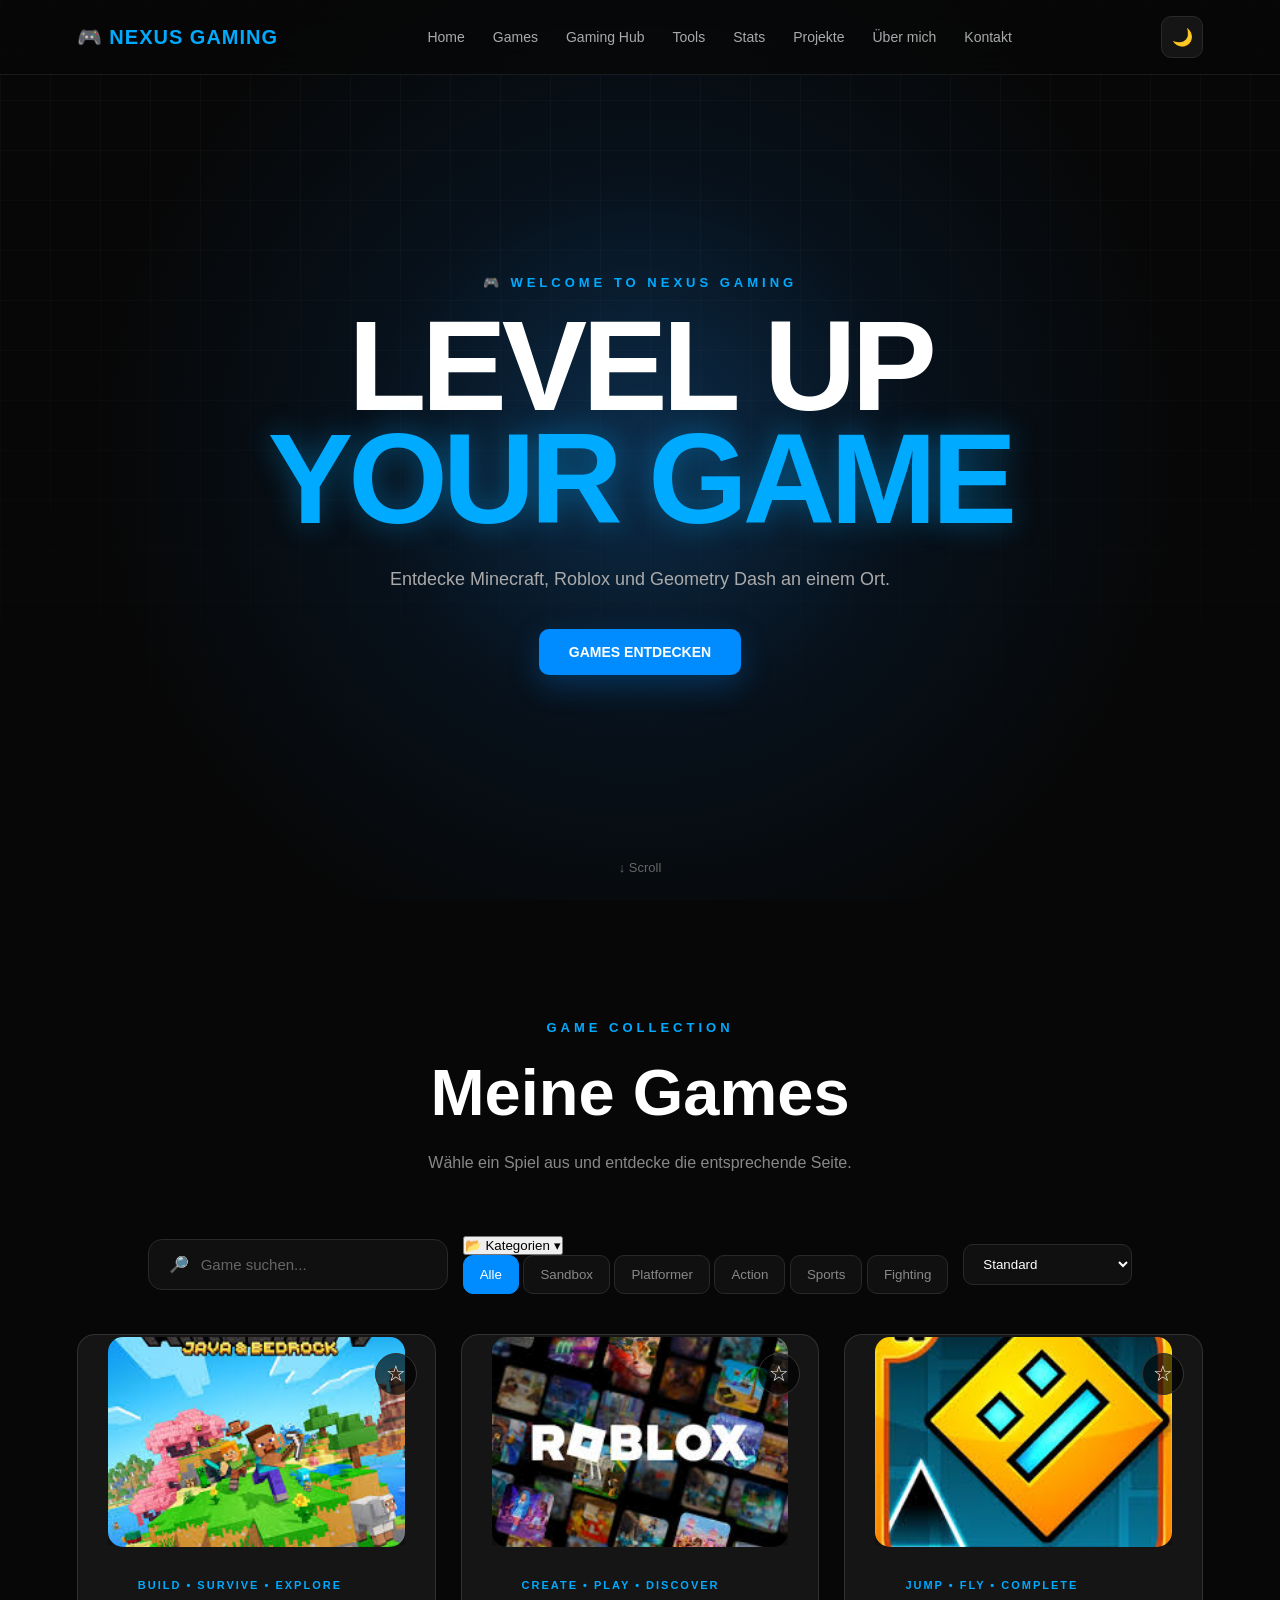
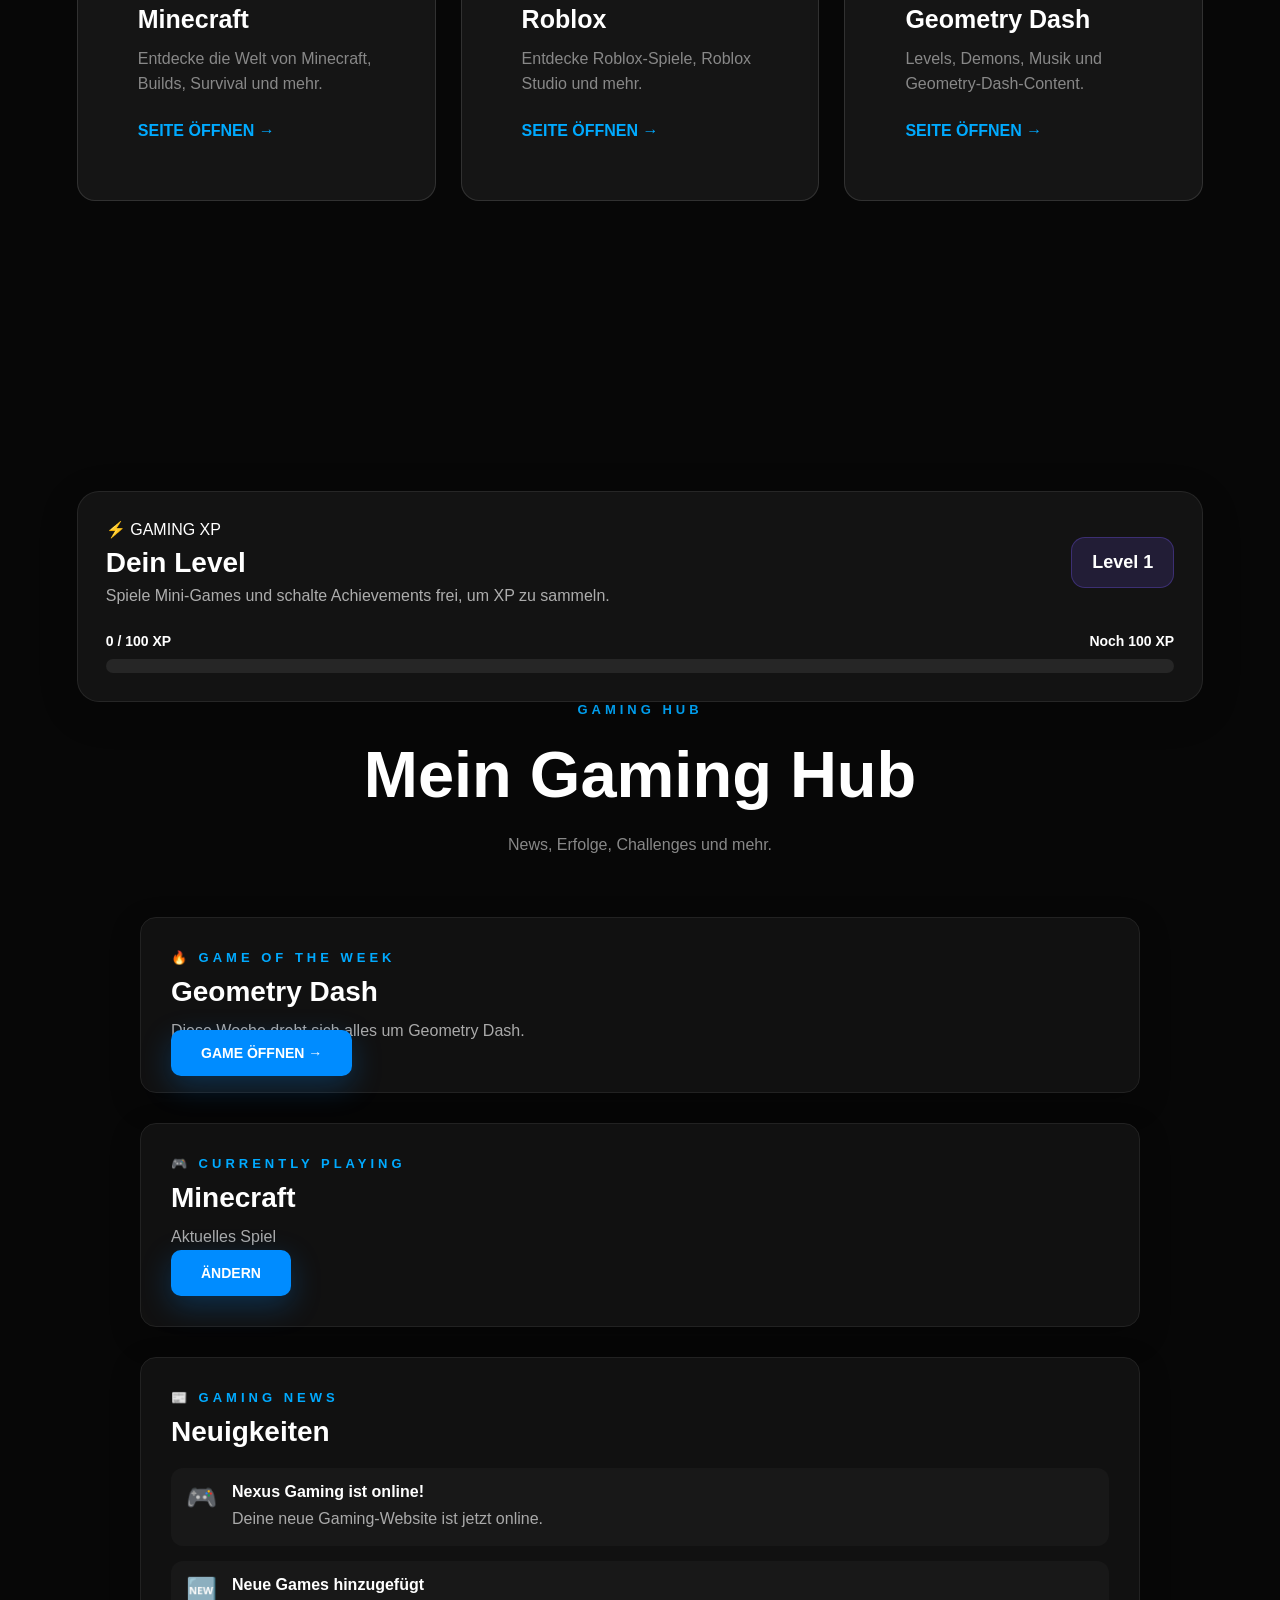
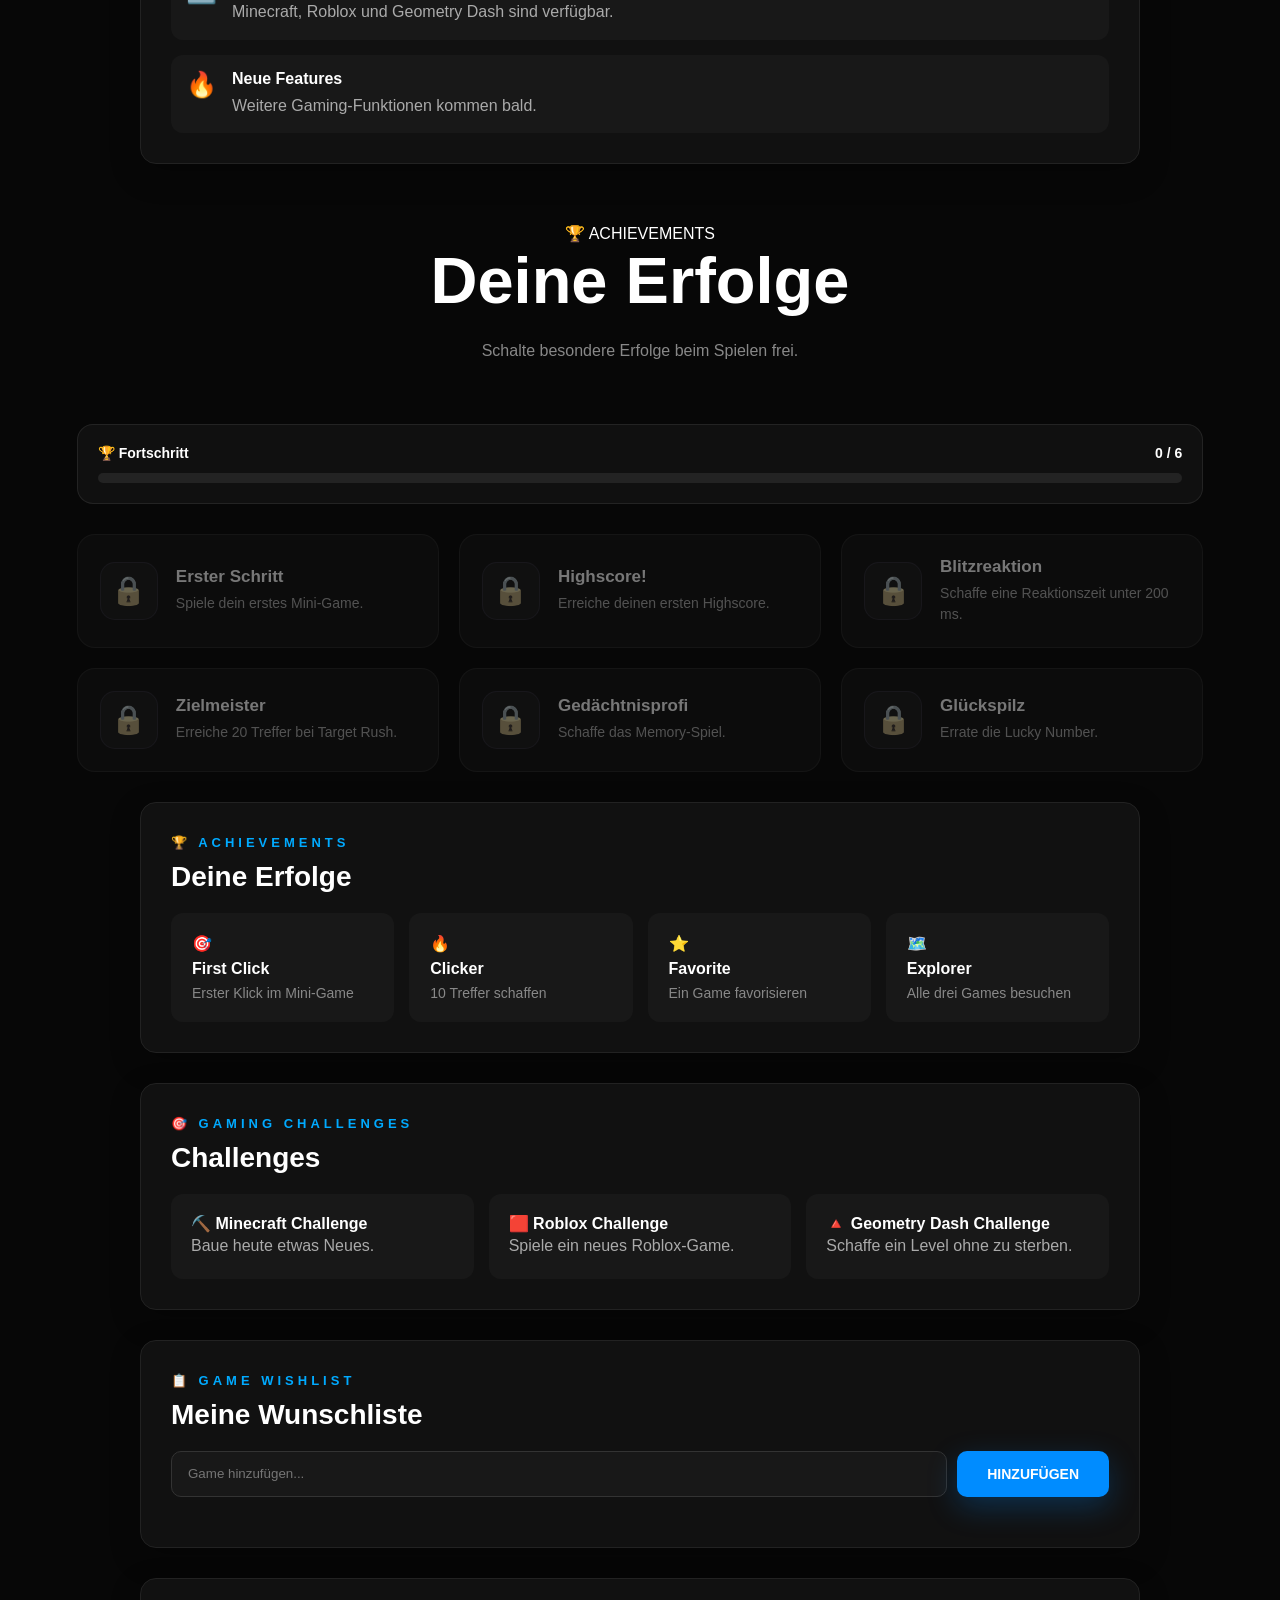
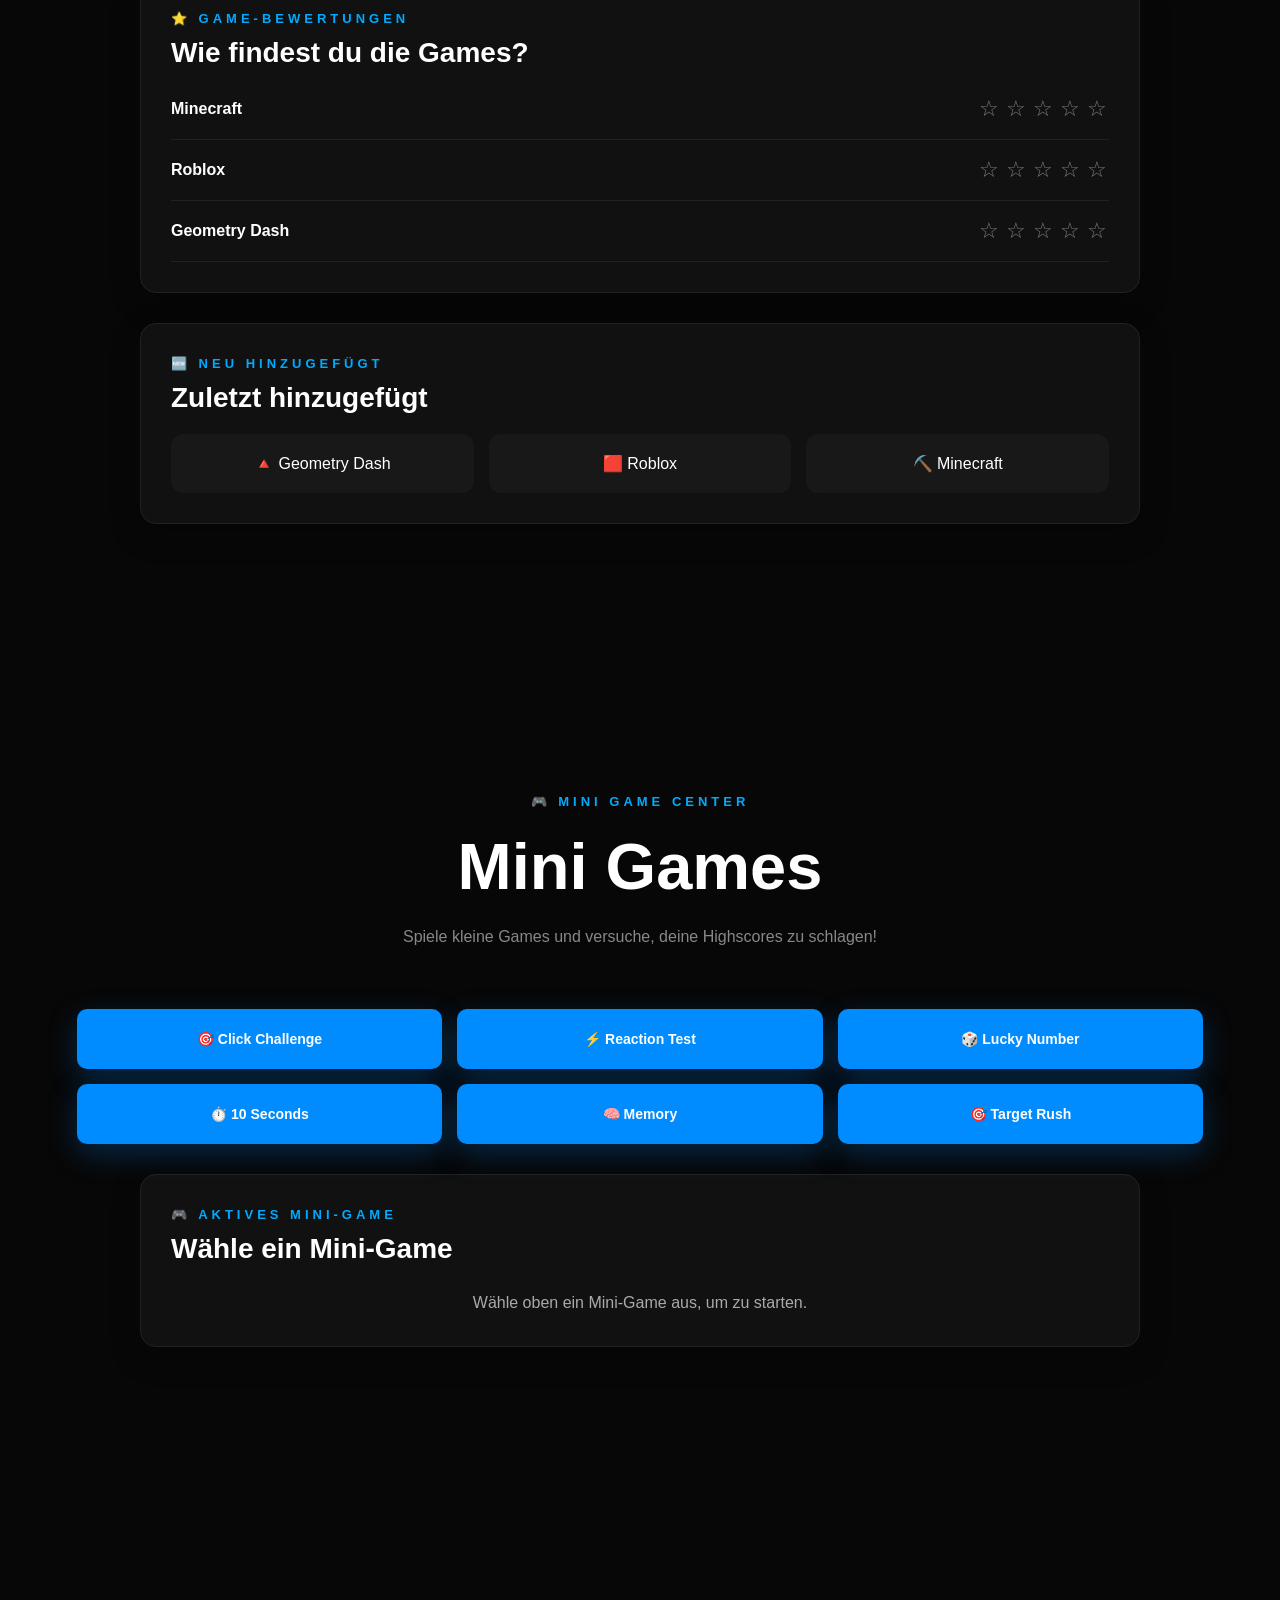
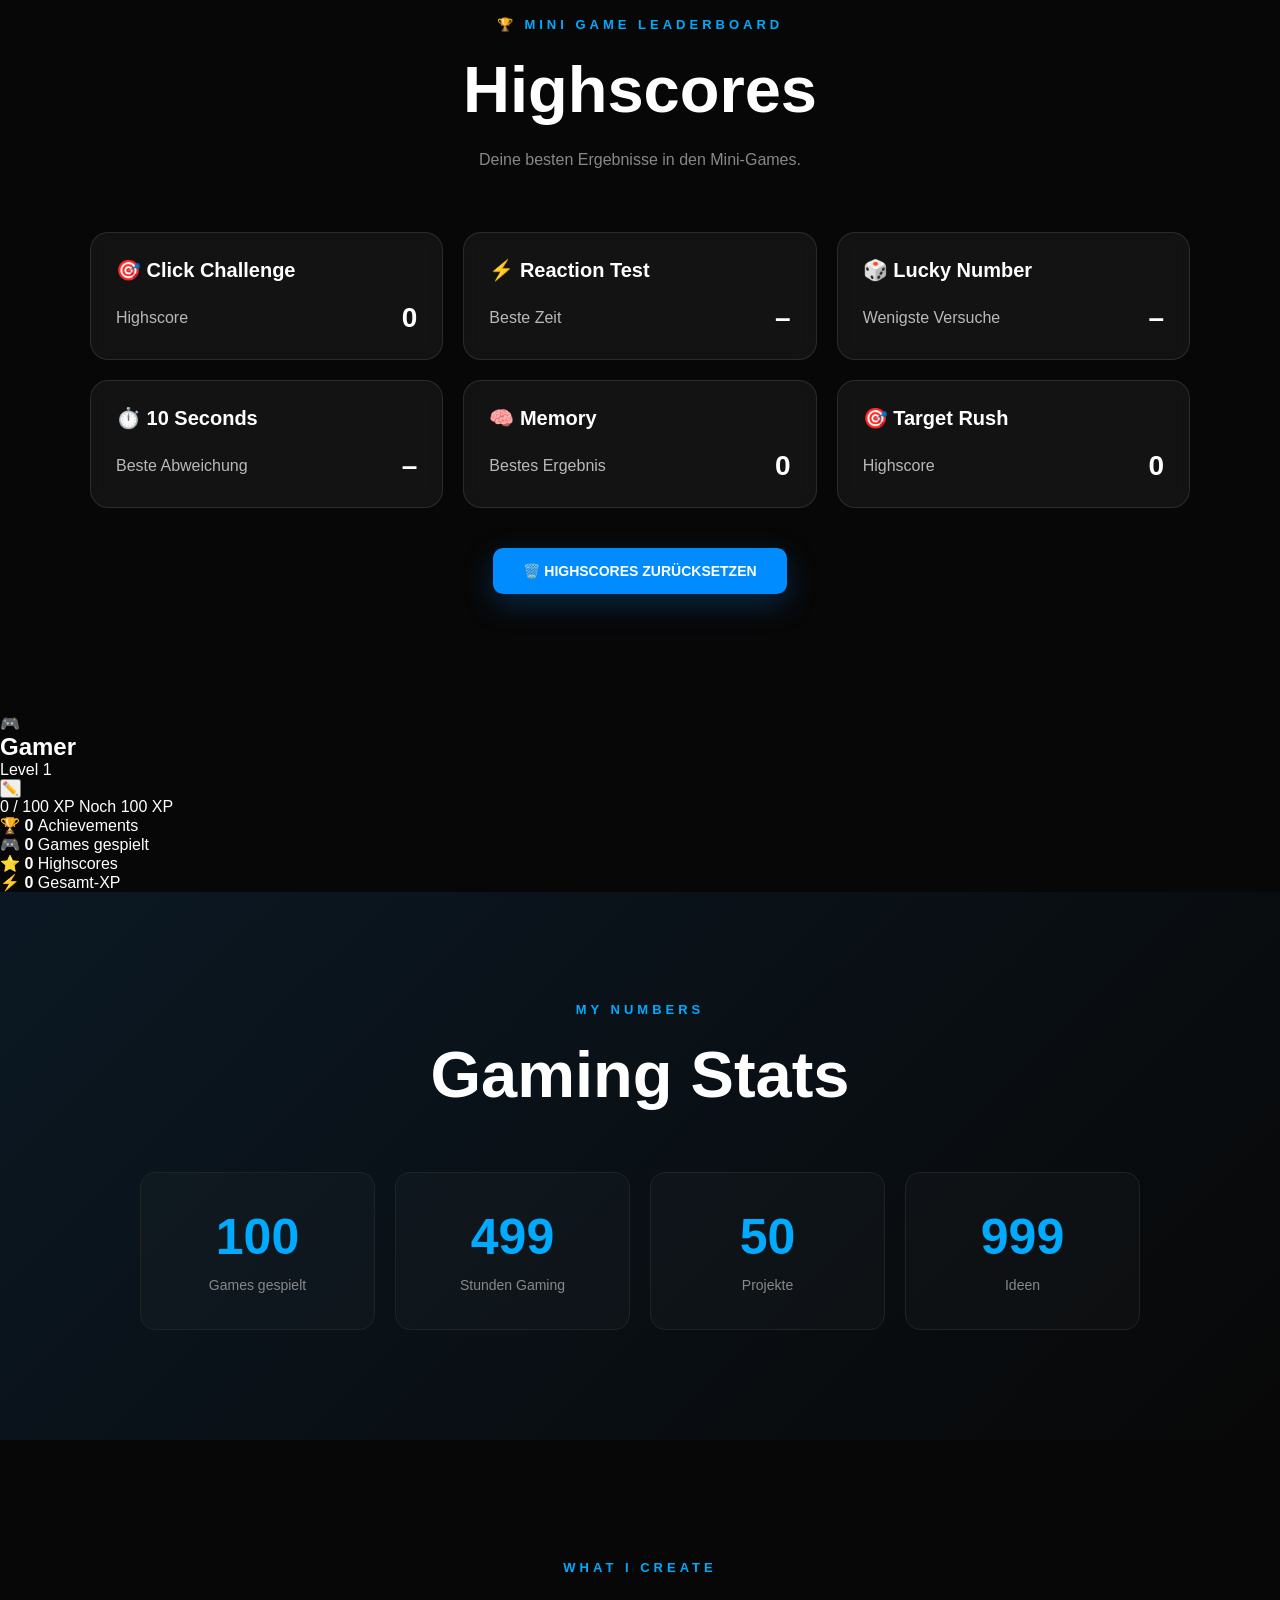
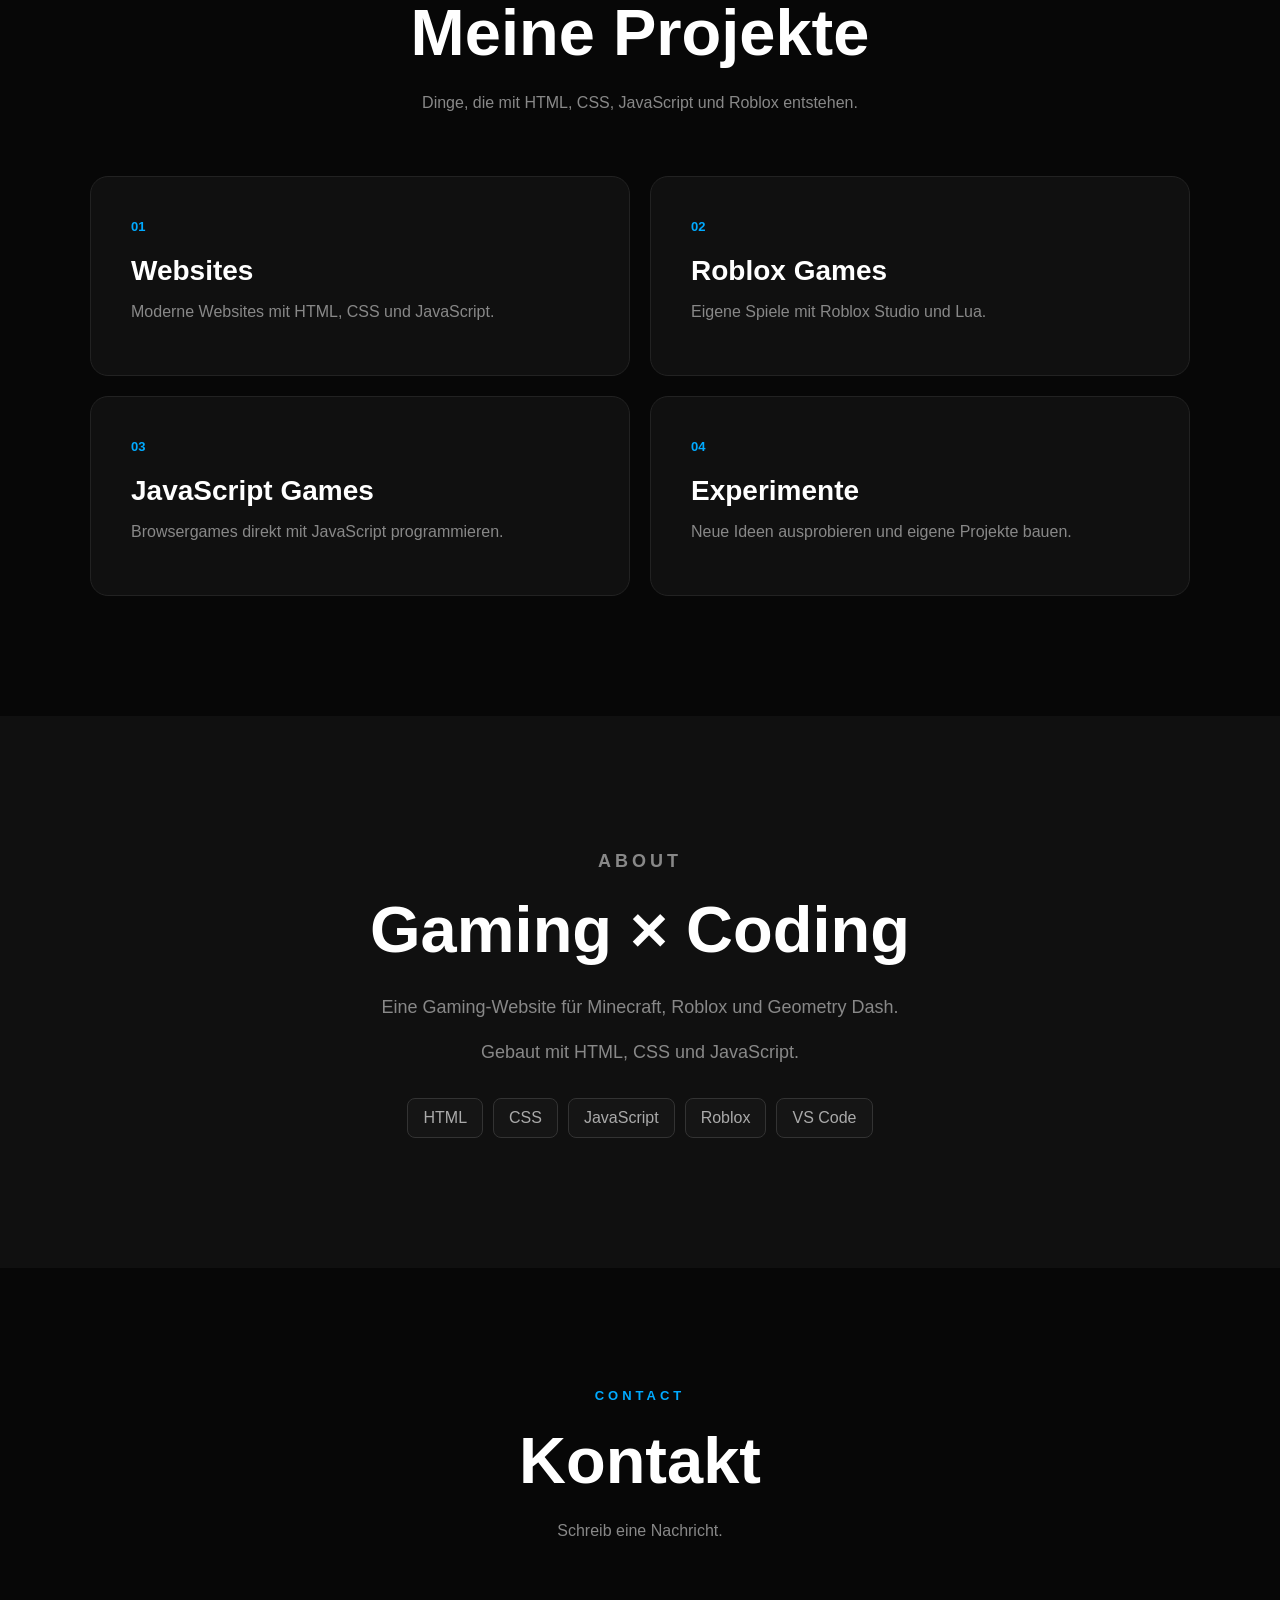
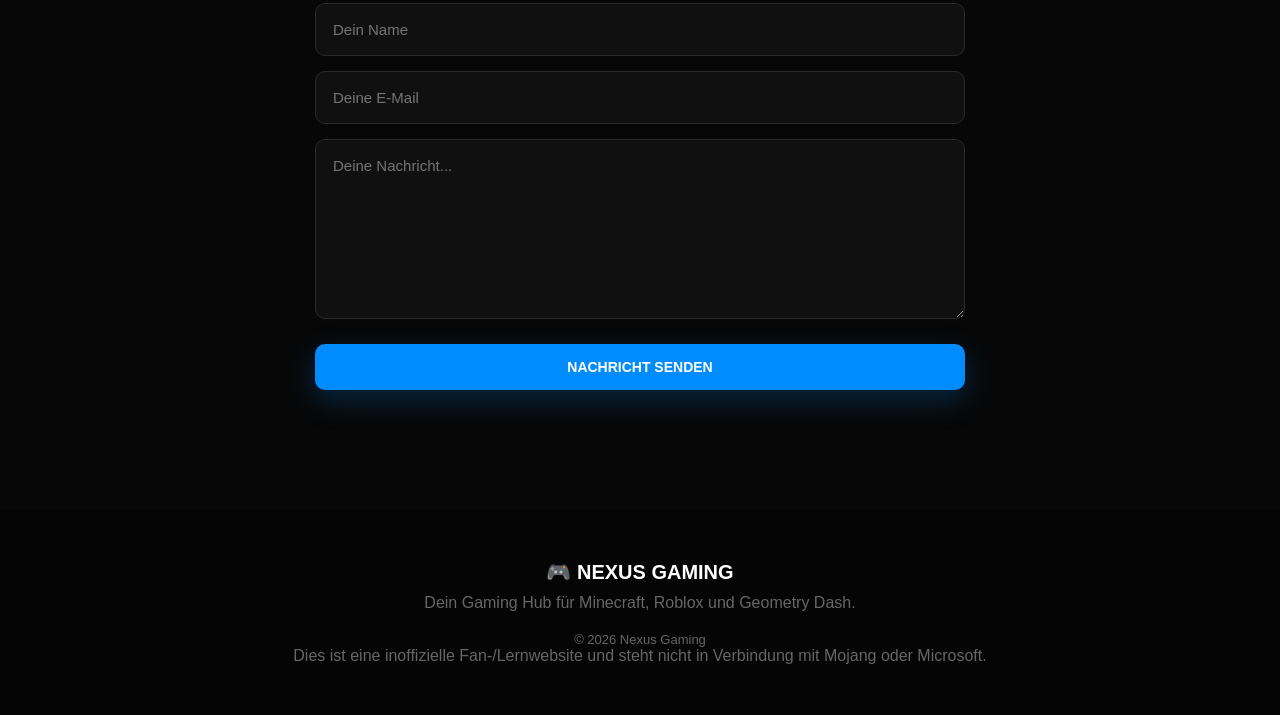
==== commit 4df61f9e: "Webiste Updates" ====
--- a/index.html
+++ b/index.html
@@ -144,20 +144,39 @@
                     <input type="text" id="gameSearch" placeholder="Game suchen...">
                 </div>
 
-
-                <div class="game-categories">
-
-                    <button class="category-button active" data-category="all">
-                        Alle
+                <div class="category-dropdown">
+
+                    <button id="categoryToggle" class="category-toggle" type="button">
+                        📂 Kategorien ▾
                     </button>
 
-                    <button class="category-button" data-category="sandbox">
-                        Sandbox
-                    </button>
-
-                    <button class="category-button" data-category="platformer">
-                        Platformer
-                    </button>
+                    <div id="categoryMenu" class="category-menu">
+
+                        <button class="category-button active" data-category="all">
+                            Alle
+                        </button>
+
+                        <button class="category-button" data-category="sandbox">
+                            Sandbox
+                        </button>
+
+                        <button class="category-button" data-category="platformer">
+                            Platformer
+                        </button>
+
+                        <button class="category-button" data-category="action">
+                            Action
+                        </button>
+
+                        <button class="category-button" data-category="sports">
+                            Sports
+                        </button>
+
+                        <button class="category-button" data-category="fighting">
+                            Fighting
+                        </button>
+
+                    </div>
 
                 </div>
 
@@ -184,107 +203,107 @@
 
             </div>
 
-            <div class="cards">
-
-
-                <!-- MINECRAFT -->
-
-                <a href="games/minecraft.html" class="game-card reveal" data-name="Minecraft" data-category="sandbox">
-                    <button class="favorite-button" data-game="Minecraft" title="Zu Favoriten hinzufügen">
-                        ☆
-                    </button>
-
-
-
-                    <div class="card-icon minecraft-icon">
-                        <img src="images/minecraft.jpg" alt="Minecraft" class="game-image">
-                    </div>
-
-                    <div class="card-content">
-
-                        <span class="card-tag">
-                            BUILD • SURVIVE • EXPLORE
-                        </span>
-
-                        <h3>Minecraft</h3>
-
-                        <p>
-                            Entdecke die Welt von Minecraft,
-                            Builds, Survival und mehr.
-                        </p>
-
-                        <span class="card-button">
-                            SEITE ÖFFNEN →
-                        </span>
-
-                    </div>
-
-                </a>
-
-
-                <!-- ROBLOX -->
-
-                <a href="games/roblox.html" class="game-card reveal" data-name="Roblox" data-category="sandbox"> <button
-                        class="favorite-button" data-game="Roblox" title="Zu Favoriten hinzufügen">
-                        ☆
-                    </button>
-                    <div class="card-icon roblox-icon">
-                        <img src="images/roblox.jpg" alt="Roblox" class="game-image">
-                    </div>
-
-                    <div class="card-content">
-
-                        <span class="card-tag">
-                            CREATE • PLAY • DISCOVER
-                        </span>
-
-                        <h3>Roblox</h3>
-
-                        <p>
-                            Entdecke Roblox-Spiele,
-                            Roblox Studio und mehr.
-                        </p>
-
-                        <span class="card-button">
-                            SEITE ÖFFNEN →
-                        </span>
-
-                    </div>
-
-                </a>
-
-
-                <!-- GEOMETRY DASH -->
-
-                <a href="games/geometry-dash.html" class="game-card reveal" data-name="Geometry Dash"
-                    data-category="platformer"> <button class="favorite-button" data-game="Geometry Dash"
-                        title="Zu Favoriten hinzufügen">
-                        ☆
-                    </button>
-                    <div class="card-icon geometry-icon">
-                        <img src="images/geometry-dash.jpg" alt="Geometry Dash" class="game-image">
-                    </div>
-
-                    <div class="card-content">
-
-                        <span class="card-tag">
-                            JUMP • FLY • COMPLETE
-                        </span>
-
-                        <h3>Geometry Dash</h3>
-
-                        <p>
-                            Levels, Demons, Musik und
-                            Geometry-Dash-Content.
-                        </p>
-
-                        <span class="card-button">
-                            SEITE ÖFFNEN →
-                        </span>
-
-                    </div>
-
-                </a>
+            <div class="cards" id="gameGrid"></div>
+
+
+            <!-- MINECRAFT -->
+
+            <a href="games/minecraft.html" class="game-card reveal" data-name="Minecraft" data-category="sandbox">
+                <button class="favorite-button" data-game="Minecraft" title="Zu Favoriten hinzufügen">
+                    ☆
+                </button>
+
+
+
+                <div class="card-icon minecraft-icon">
+                    <img src="images/minecraft.jpg" alt="Minecraft" class="game-image">
+                </div>
+
+                <div class="card-content">
+
+                    <span class="card-tag">
+                        BUILD • SURVIVE • EXPLORE
+                    </span>
+
+                    <h3>Minecraft</h3>
+
+                    <p>
+                        Entdecke die Welt von Minecraft,
+                        Builds, Survival und mehr.
+                    </p>
+
+                    <span class="card-button">
+                        SEITE ÖFFNEN →
+                    </span>
+
+                </div>
+
+            </a>
+
+
+            <!-- ROBLOX -->
+
+            <a href="games/roblox.html" class="game-card reveal" data-name="Roblox" data-category="sandbox"> <button
+                    class="favorite-button" data-game="Roblox" title="Zu Favoriten hinzufügen">
+                    ☆
+                </button>
+                <div class="card-icon roblox-icon">
+                    <img src="images/roblox.jpg" alt="Roblox" class="game-image">
+                </div>
+
+                <div class="card-content">
+
+                    <span class="card-tag">
+                        CREATE • PLAY • DISCOVER
+                    </span>
+
+                    <h3>Roblox</h3>
+
+                    <p>
+                        Entdecke Roblox-Spiele,
+                        Roblox Studio und mehr.
+                    </p>
+
+                    <span class="card-button">
+                        SEITE ÖFFNEN →
+                    </span>
+
+                </div>
+
+            </a>
+
+
+            <!-- GEOMETRY DASH -->
+
+            <a href="games/geometry-dash.html" class="game-card reveal" data-name="Geometry Dash"
+                data-category="platformer"> <button class="favorite-button" data-game="Geometry Dash"
+                    title="Zu Favoriten hinzufügen">
+                    ☆
+                </button>
+                <div class="card-icon geometry-icon">
+                    <img src="images/geometry-dash.jpg" alt="Geometry Dash" class="game-image">
+                </div>
+
+                <div class="card-content">
+
+                    <span class="card-tag">
+                        JUMP • FLY • COMPLETE
+                    </span>
+
+                    <h3>Geometry Dash</h3>
+
+                    <p>
+                        Levels, Demons, Musik und
+                        Geometry-Dash-Content.
+                    </p>
+
+                    <span class="card-button">
+                        SEITE ÖFFNEN →
+                    </span>
+
+                </div>
+
+            </a>
 
             </div>
 
@@ -880,6 +899,146 @@
         </section>
         <!-- STATS -->
 
+        <section class="profile-section reveal">
+
+    <div class="profile-card">
+
+        <!-- PROFIL KOPF -->
+
+        <div class="profile-header">
+
+            <div class="profile-avatar">
+                🎮
+            </div>
+
+            <div class="profile-info">
+
+                <h2 id="profileName">
+                    Gamer
+                </h2>
+
+                <p id="profileLevel">
+                    Level 1
+                </p>
+
+            </div>
+
+            <button
+                id="changeProfileName"
+                class="profile-edit-button"
+                type="button"
+                title="Profilname ändern"
+            >
+                ✏️
+            </button>
+
+        </div>
+
+
+        <!-- XP -->
+
+        <div class="profile-xp">
+
+            <div class="profile-xp-top">
+
+                <span id="profileXP">
+                    0 / 100 XP
+                </span>
+
+                <span id="profileXPNext">
+                    Noch 100 XP
+                </span>
+
+            </div>
+
+            <div class="profile-xp-bar">
+
+                <div
+                    id="profileXPFill"
+                    class="profile-xp-fill"
+                ></div>
+
+            </div>
+
+        </div>
+
+
+        <!-- STATISTIKEN -->
+
+        <div class="profile-stats">
+
+            <div class="profile-stat">
+
+                <span class="profile-stat-icon">
+                    🏆
+                </span>
+
+                <strong id="profileAchievements">
+                    0
+                </strong>
+
+                <span>
+                    Achievements
+                </span>
+
+            </div>
+
+
+            <div class="profile-stat">
+
+                <span class="profile-stat-icon">
+                    🎮
+                </span>
+
+                <strong id="profileGames">
+                    0
+                </strong>
+
+                <span>
+                    Games gespielt
+                </span>
+
+            </div>
+
+
+            <div class="profile-stat">
+
+                <span class="profile-stat-icon">
+                    ⭐
+                </span>
+
+                <strong id="profileHighscores">
+                    0
+                </strong>
+
+                <span>
+                    Highscores
+                </span>
+
+            </div>
+
+
+            <div class="profile-stat">
+
+                <span class="profile-stat-icon">
+                    ⚡
+                </span>
+
+                <strong id="profileTotalXP">
+                    0
+                </strong>
+
+                <span>
+                    Gesamt-XP
+                </span>
+
+            </div>
+
+        </div>
+
+    </div>
+
+</section>
         <section id="stats" class="stats-section">
 
             <div class="section-header">
@@ -1154,4 +1313,4 @@
 
 </body>
 
-</html>+</html>
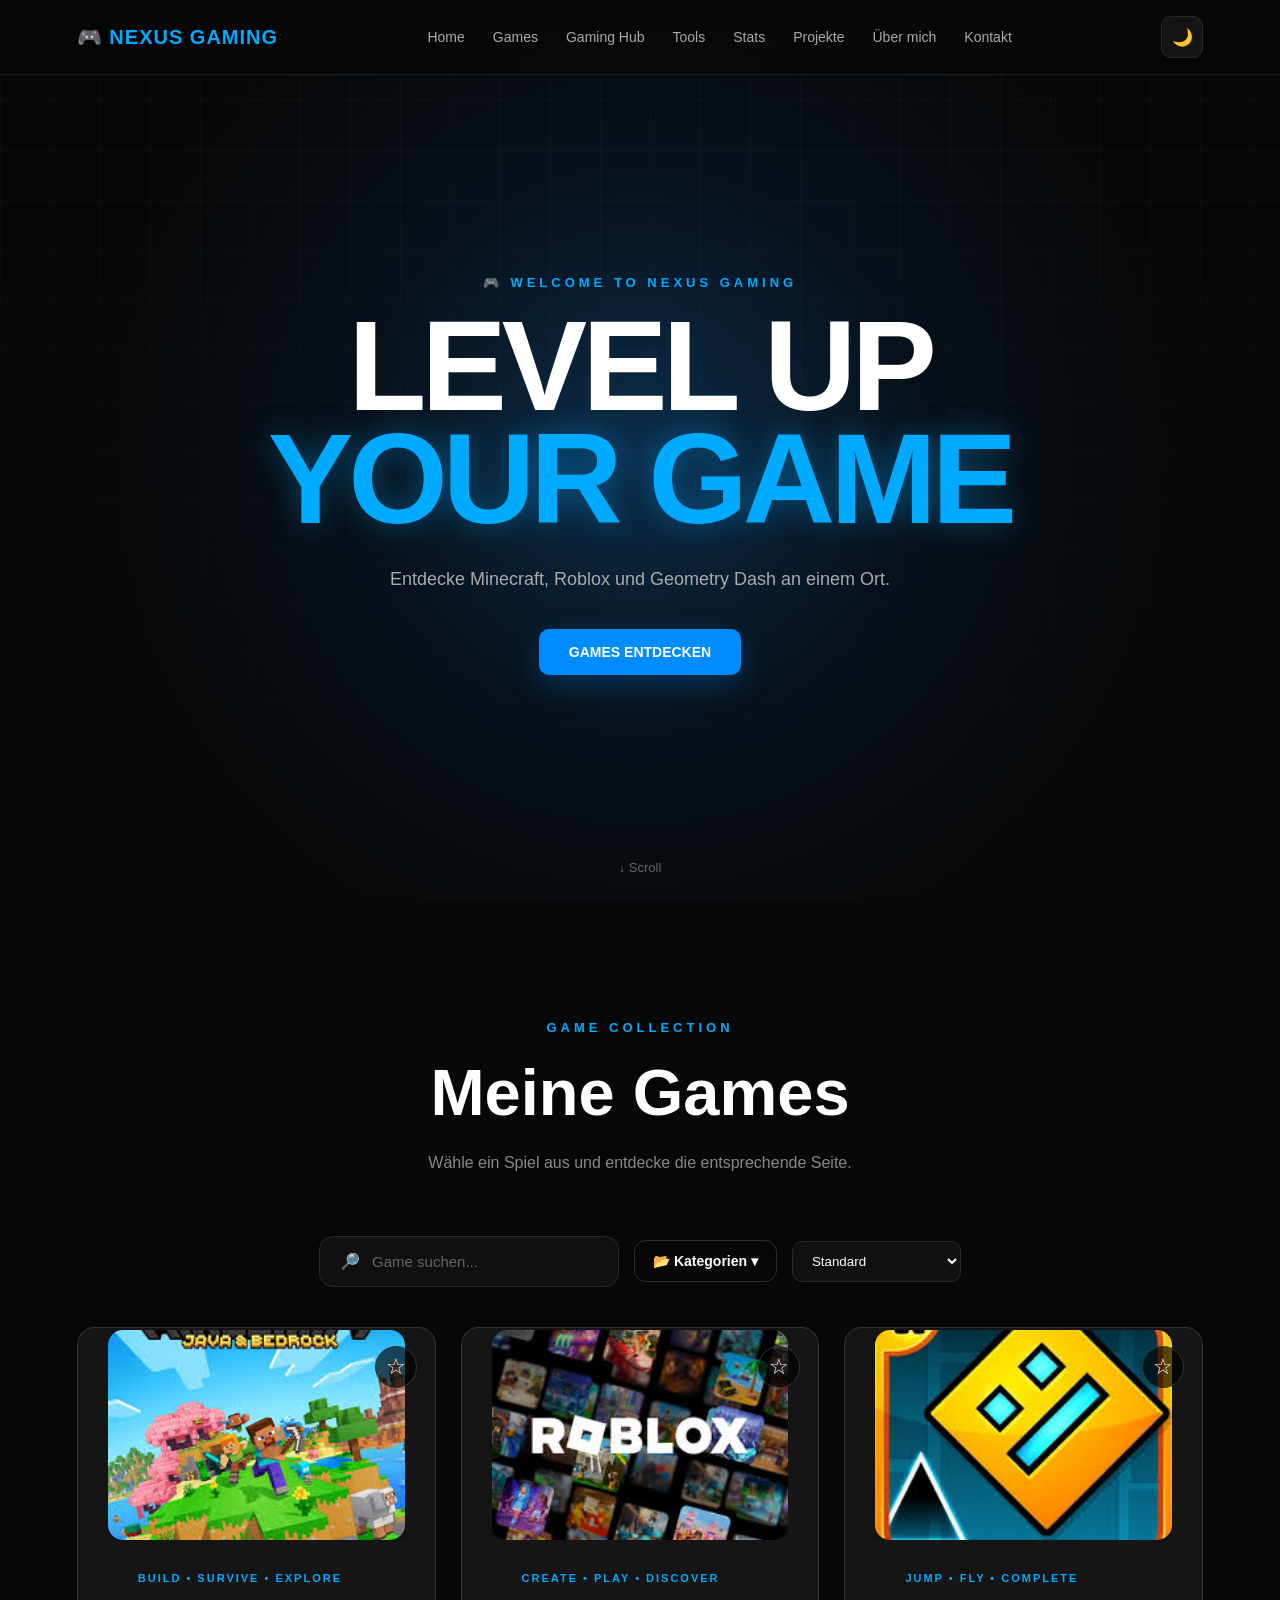
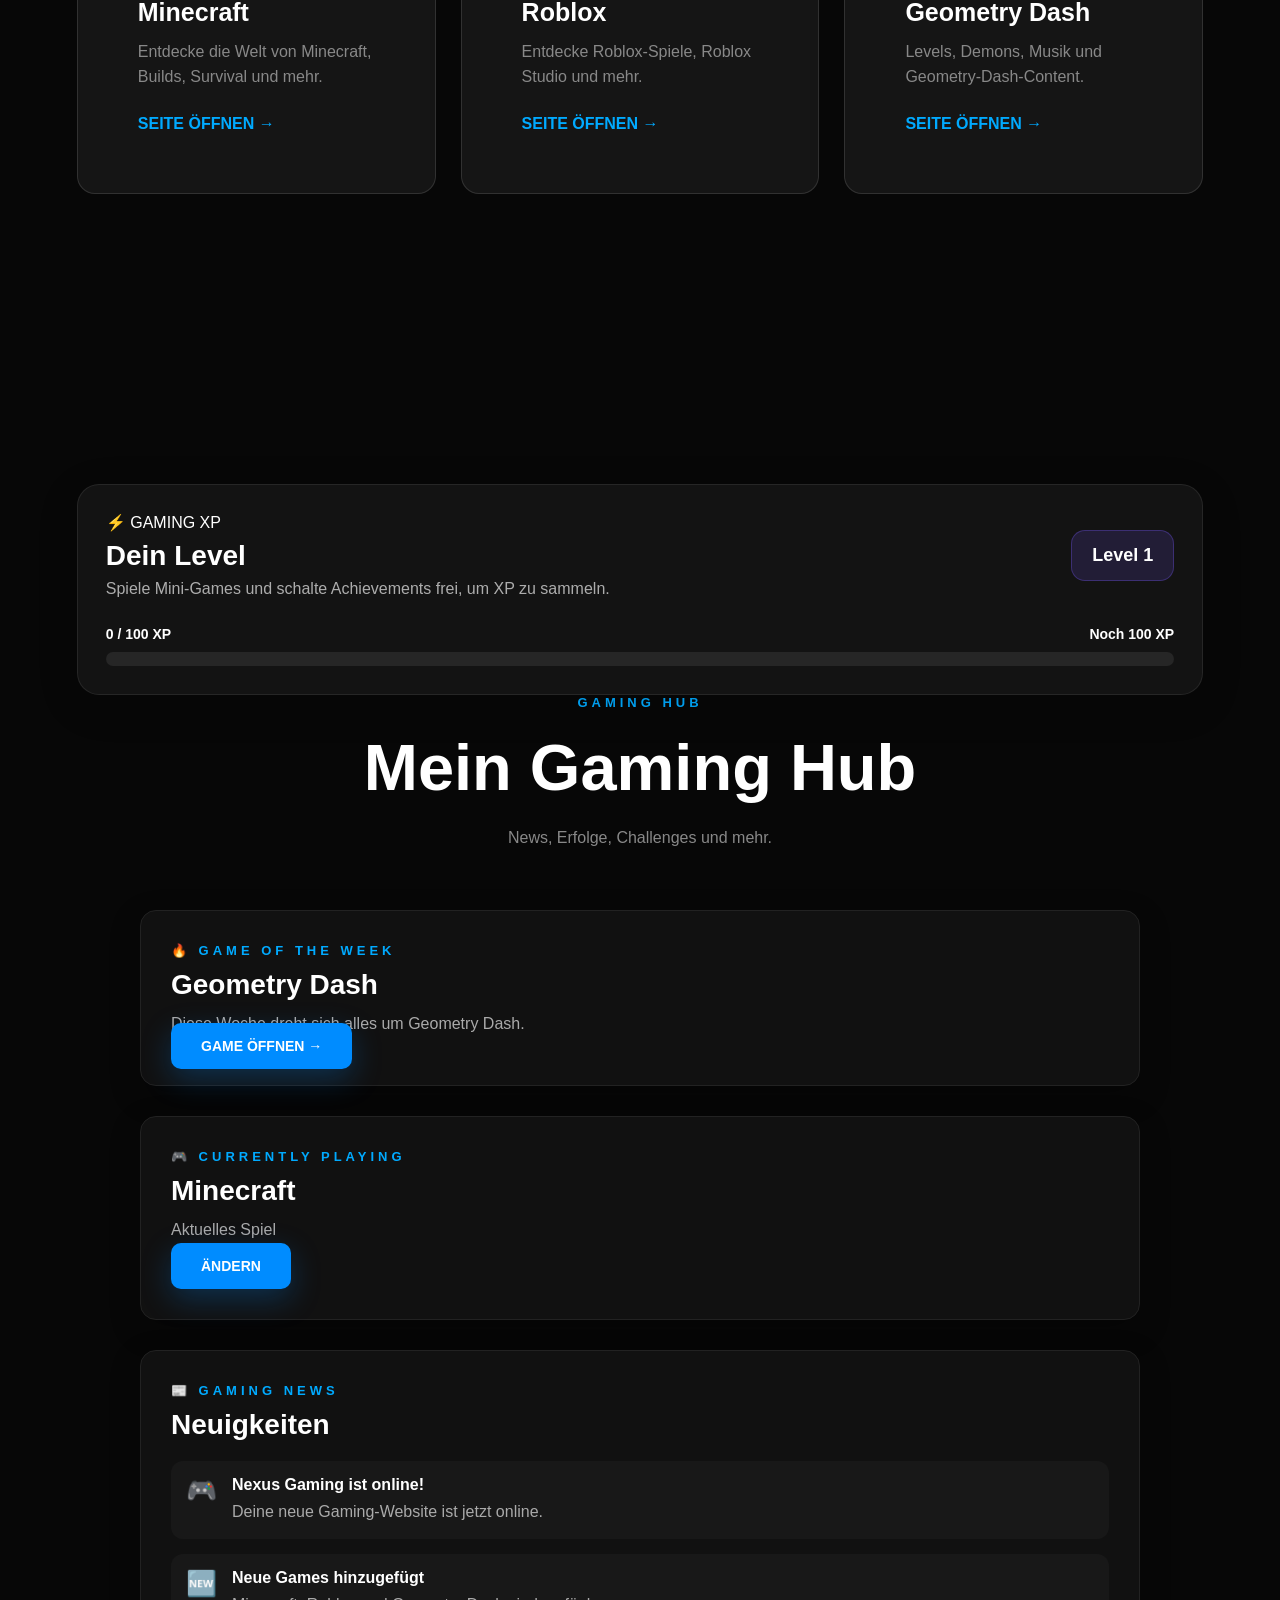
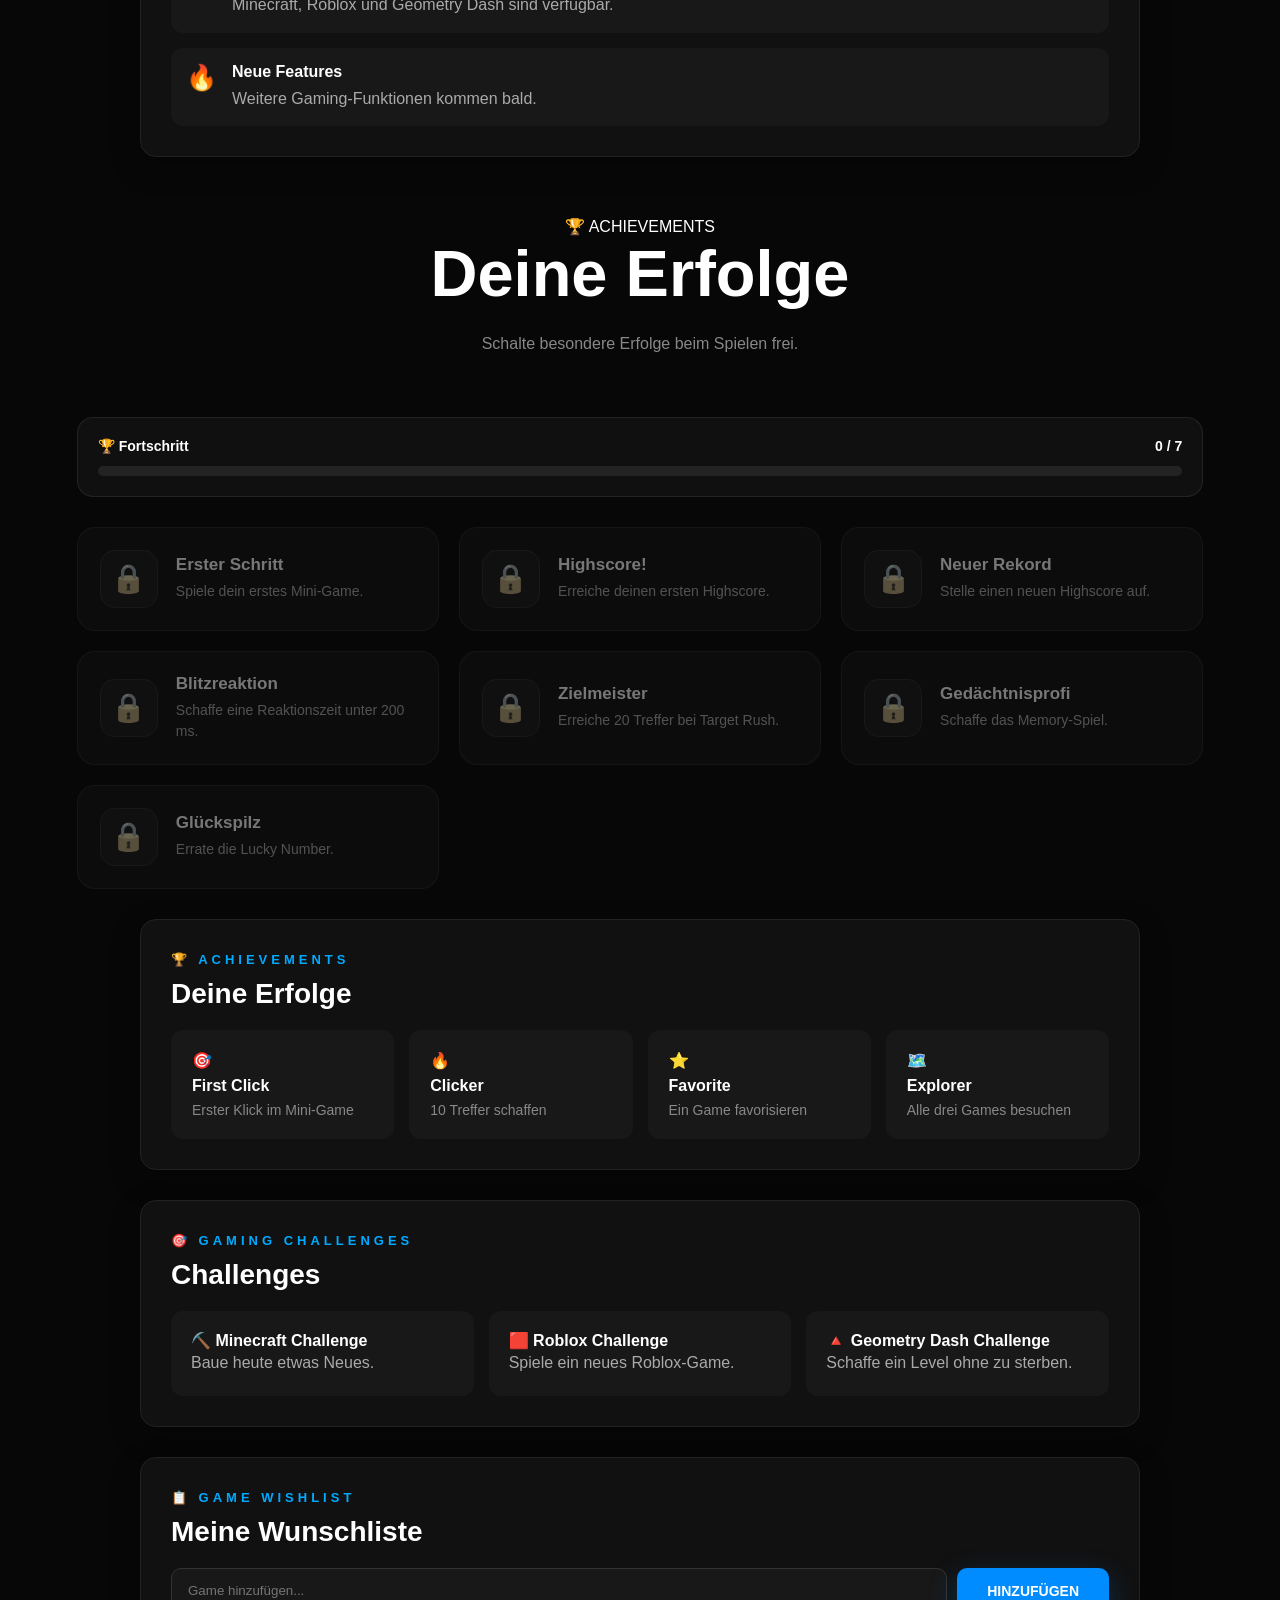
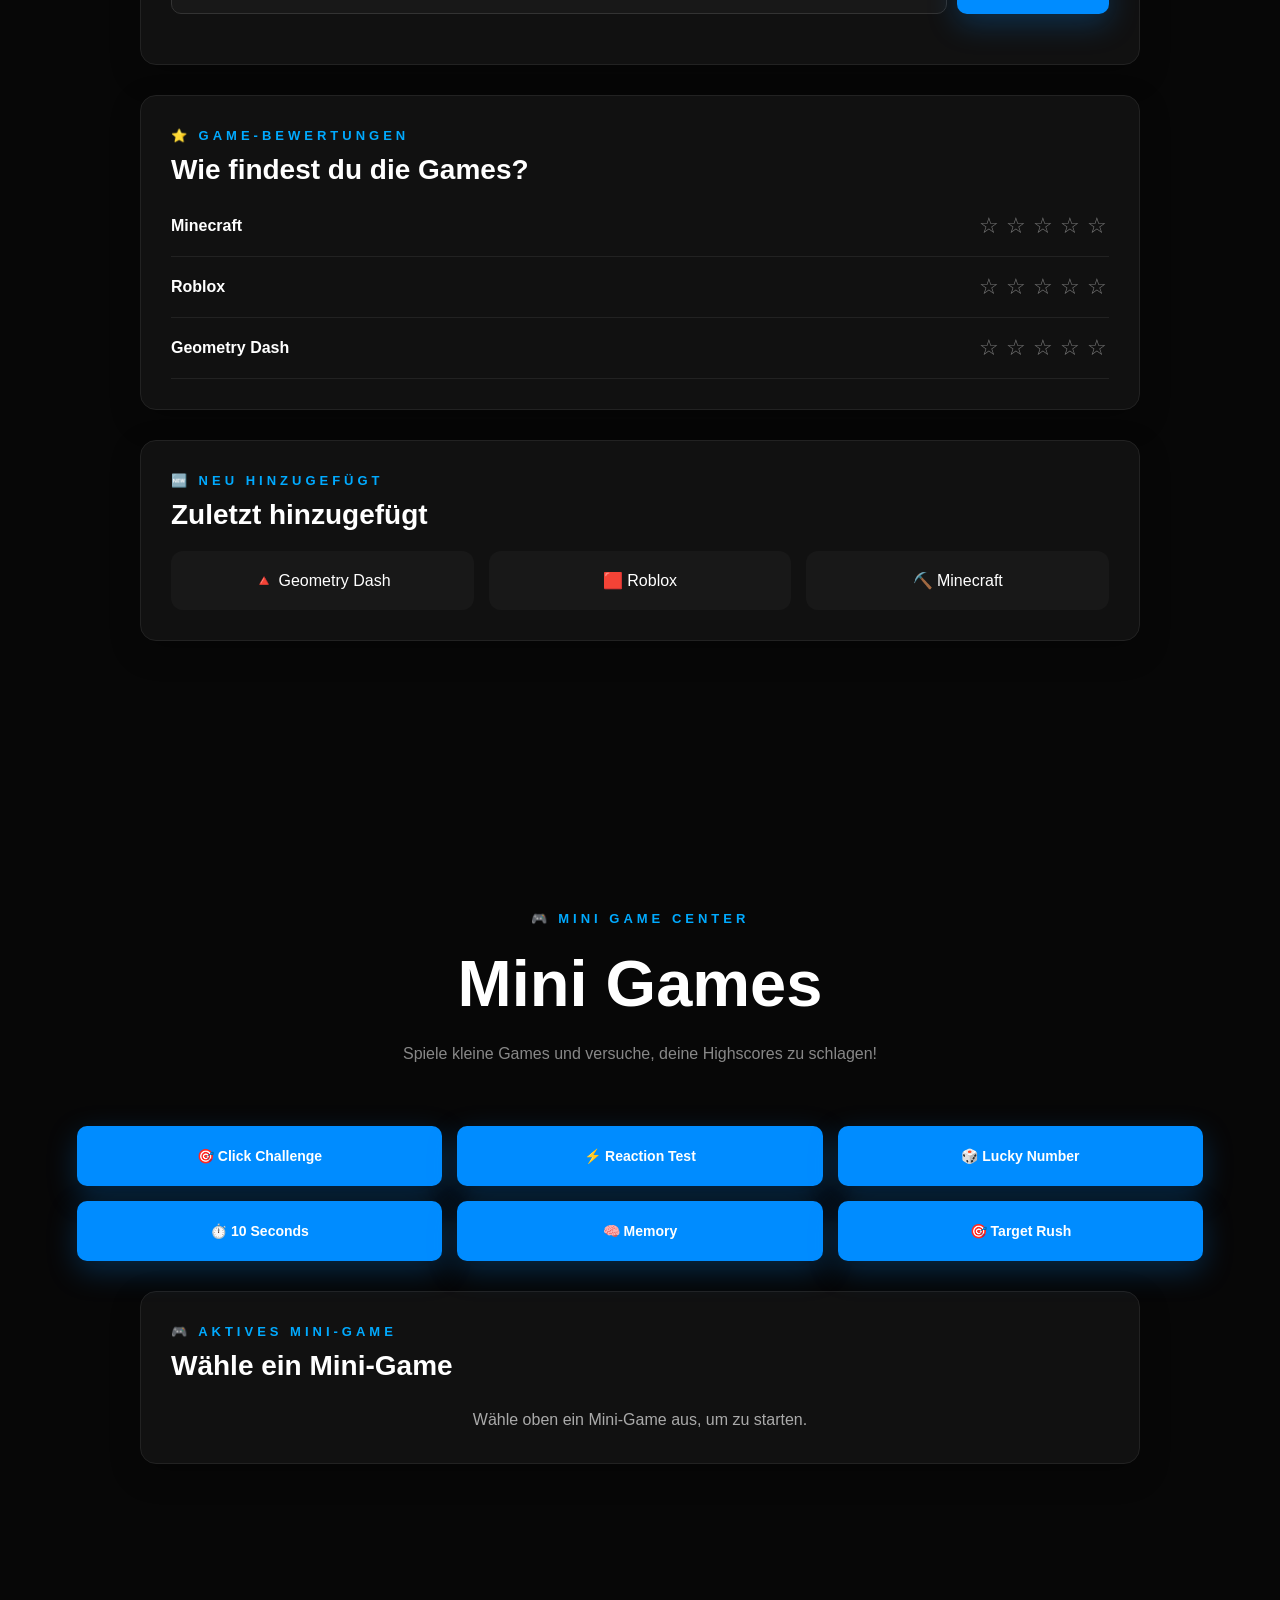
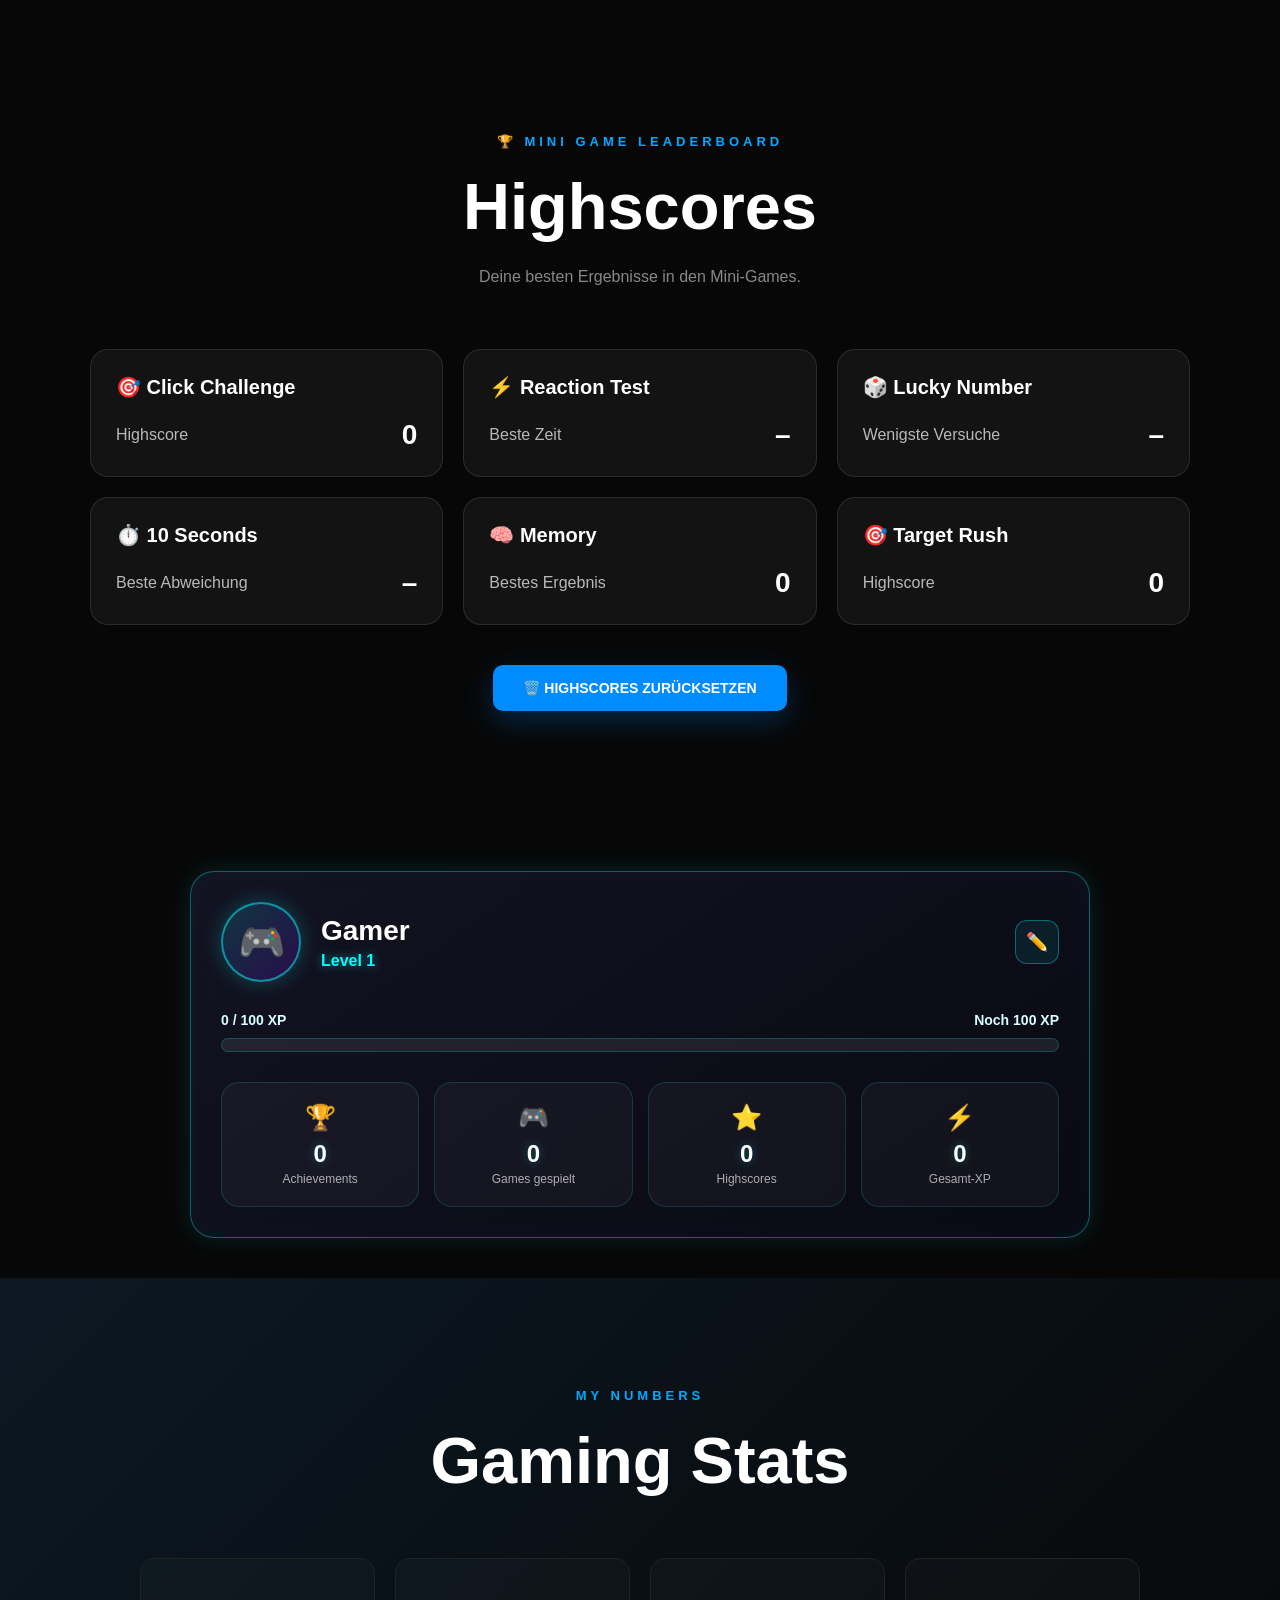
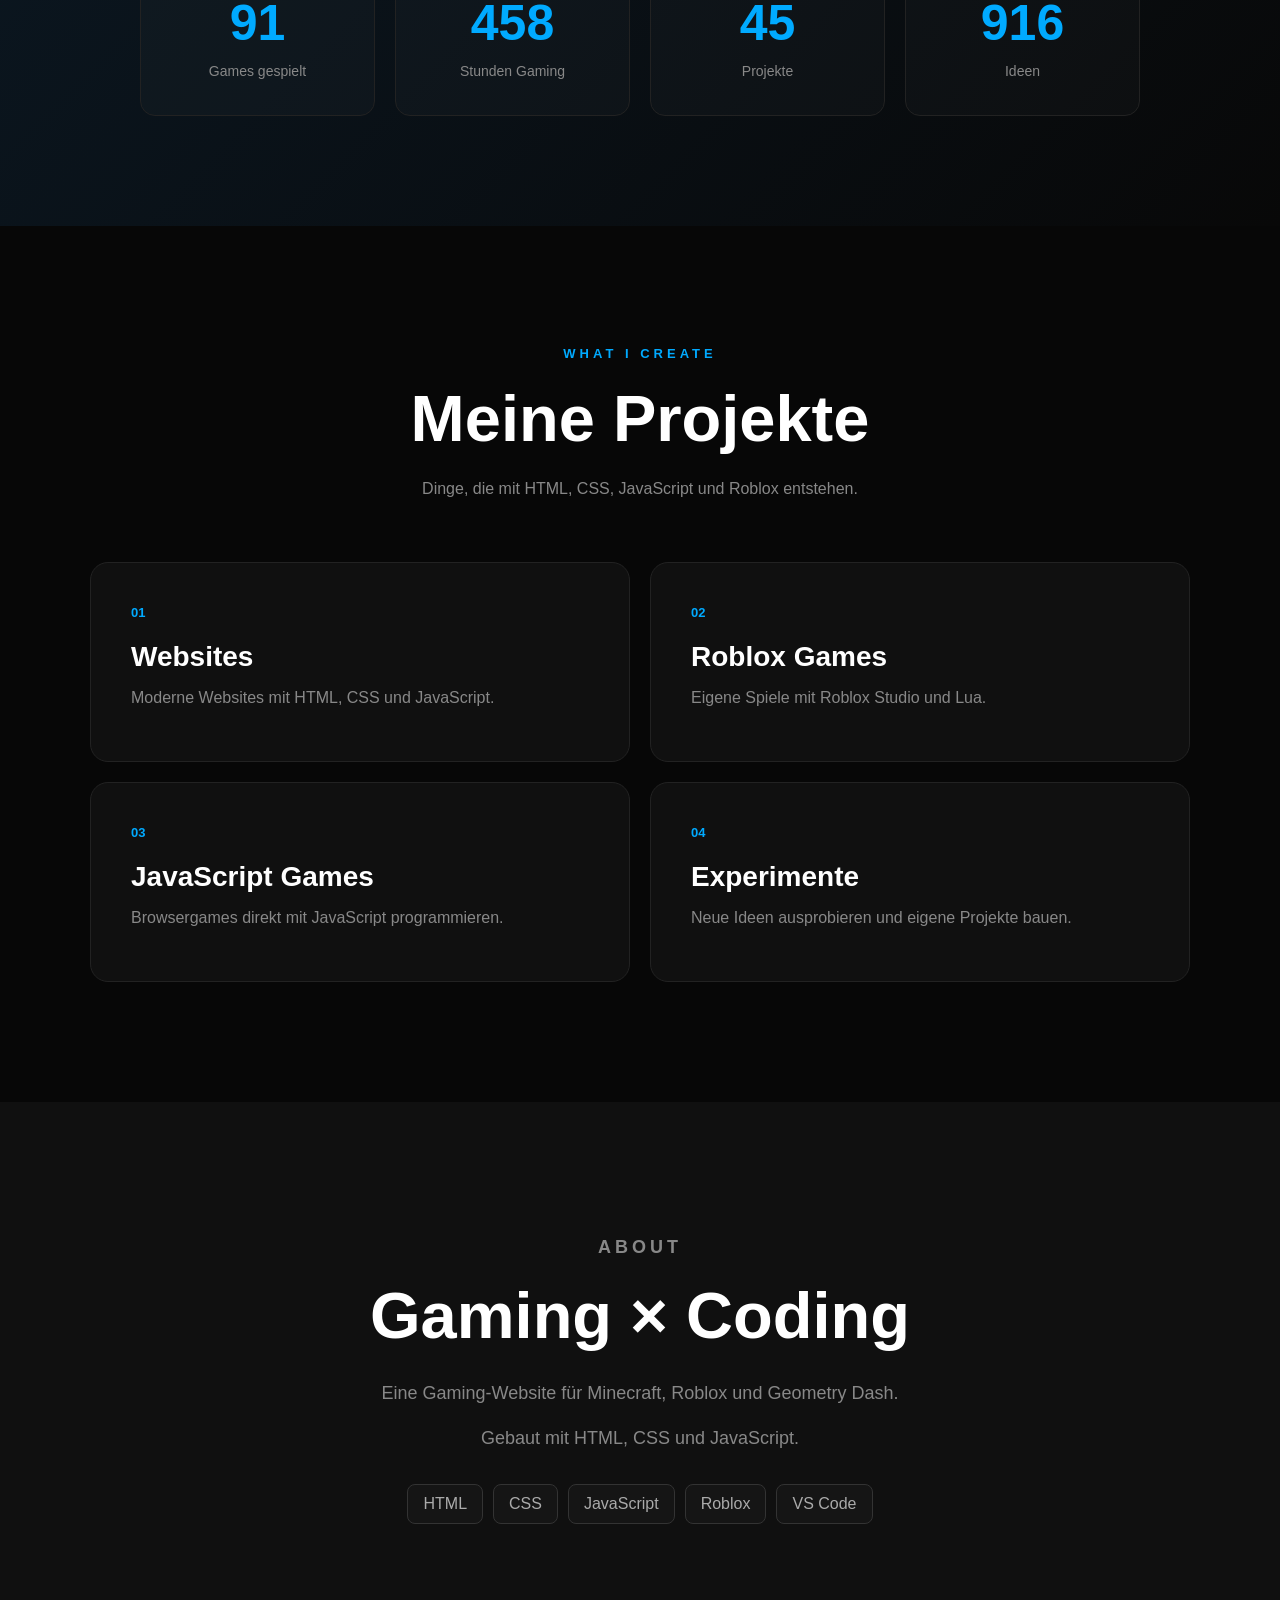
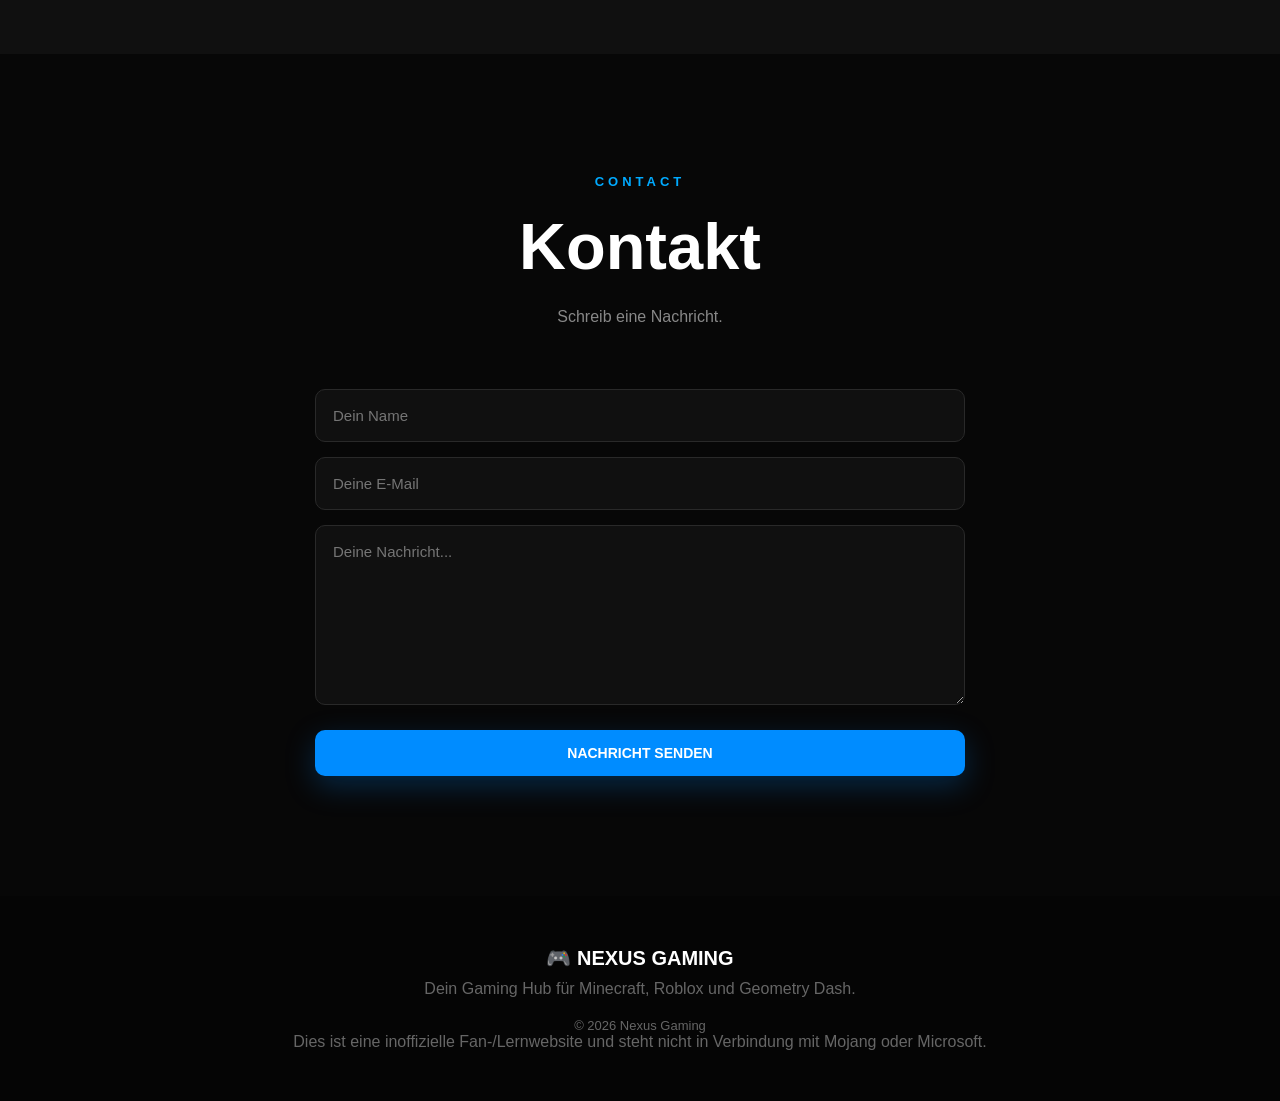
==== commit 12d96b37: "Add files via upload" ====
--- a/index.html
+++ b/index.html
@@ -2,15 +2,21 @@
 <html lang="de">
 
 <head>
+    <head>
     <meta charset="UTF-8">
     <meta name="viewport" content="width=device-width, initial-scale=1.0">
 
-    <meta name="description" content="Nexus Gaming - Minecraft, Roblox und Geometry Dash">
-
-    <title>Nexus Gaming</title>
+    <title>Nexus Gaming – Minecraft, Roblox & Geometry Dash</title>
+
+    <meta name="description"
+        content="Nexus Gaming – entdecke Minecraft, Roblox und Geometry Dash, spiele kostenlose Mini-Games, sammle XP und kämpfe dich in der globalen Rangliste nach oben.">
+
+    <meta name="robots" content="index, follow">
+
+    <link rel="canonical" href="https://batuhanserce945-collab.github.io/nexus-gaming/">
 
     <link rel="stylesheet" href="style.css">
-
+</head>
 </head>
 
 <body>
@@ -203,10 +209,9 @@
 
             </div>
 
-            <div class="cards" id="gameGrid"></div>
-
-
-            <!-- MINECRAFT -->
+            <div class="cards" id="gameGrid">
+
+                            <!-- MINECRAFT -->
 
             <a href="games/minecraft.html" class="game-card reveal" data-name="Minecraft" data-category="sandbox">
                 <button class="favorite-button" data-game="Minecraft" title="Zu Favoriten hinzufügen">
@@ -306,7 +311,6 @@
             </a>
 
             </div>
-
         </section>
 
         <!-- =========================
@@ -1313,4 +1317,4 @@
 
 </body>
 
-</html>
+</html>
--- a/style.css
+++ b/style.css
@@ -3863,4 +3863,591 @@
         width: 100%;
     }
 
+}
+
+/* =========================
+   CATEGORY DROPDOWN
+========================= */
+
+.category-dropdown {
+    position: relative;
+    display: inline-block;
+}
+
+.category-toggle {
+    padding: 12px 18px;
+    border: 1px solid rgba(255, 255, 255, 0.15);
+    border-radius: 12px;
+    background: var(--card-bg);
+    color: inherit;
+    cursor: pointer;
+    font-weight: 600;
+    font-size: 14px;
+}
+
+.category-menu {
+    position: absolute;
+    top: calc(100% + 8px);
+    left: 0;
+    min-width: 180px;
+    padding: 8px;
+    display: none;
+    flex-direction: column;
+    gap: 5px;
+    background: var(--card-bg);
+    border: 1px solid rgba(255, 255, 255, 0.12);
+    border-radius: 12px;
+    box-shadow: 0 10px 30px rgba(0, 0, 0, 0.3);
+    z-index: 100;
+}
+
+.category-menu.active {
+    display: flex;
+}
+
+    /* =========================
+   CATEGORY DROPDOWN
+========================= */
+
+.category-dropdown {
+    position: relative;
+    display: inline-block;
+}
+
+.category-toggle {
+    padding: 12px 18px;
+    border: 1px solid rgba(255, 255, 255, 0.15);
+    border-radius: 12px;
+    background: var(--card-bg);
+    color: inherit;
+    cursor: pointer;
+    font-weight: 600;
+    font-size: 14px;
+}
+
+.category-menu {
+    position: absolute;
+    top: calc(100% + 8px);
+    left: 0;
+    min-width: 180px;
+    padding: 8px;
+
+    display: none;
+    flex-direction: column;
+    gap: 5px;
+
+    background: #16161f;
+    color: #ffffff;
+
+    border: 1px solid #333344;
+    border-radius: 12px;
+
+    box-shadow: 0 10px 30px rgba(0, 0, 0, 0.5);
+
+    z-index: 1000;
+}
+
+.category-menu.active {
+    display: flex;
+}
+
+.category-menu .category-button {
+    width: 100%;
+    text-align: left;
+
+    border: none;
+    background: #222230;
+    color: #ffffff;
+
+    padding: 10px 12px;
+    border-radius: 8px;
+
+    cursor: pointer;
+}
+
+.category-menu .category-button:hover {
+    background: #333344;
+}
+
+.category-menu .category-button.active {
+    background: #44445a;
+}
+
+.category-menu .category-button {
+    width: 100%;
+    text-align: left;
+
+    border: none;
+    background: #222230;
+    color: #ffffff;
+
+    padding: 10px 12px;
+    border-radius: 8px;
+
+    cursor: pointer;
+}
+
+.category-menu .category-button:hover {
+    background: #333344;
+}
+
+.category-menu .category-button.active {
+    background: #44445a;
+}
+
+.category-menu .category-button:hover,
+.category-menu .category-button.active {
+    background: rgba(255, 255, 255, 0.1);
+}
+
+
+/* =========================
+   GAMING PROFILE
+========================= */
+
+.profile-section {
+    width: 100%;
+    display: flex;
+    justify-content: center;
+    padding: 40px 20px;
+}
+
+
+.profile-card {
+    width: min(900px, 100%);
+    padding: 30px;
+    border-radius: 24px;
+
+    background:
+        linear-gradient(
+            145deg,
+            rgba(20, 20, 35, 0.95),
+            rgba(10, 10, 20, 0.95)
+        );
+
+    border: 1px solid rgba(0, 255, 255, 0.35);
+
+    box-shadow:
+        0 0 25px rgba(0, 255, 255, 0.12),
+        inset 0 0 25px rgba(0, 255, 255, 0.03);
+
+    backdrop-filter: blur(12px);
+
+    transition:
+        transform 0.3s ease,
+        box-shadow 0.3s ease,
+        border-color 0.3s ease;
+}
+
+
+.profile-card:hover {
+
+    transform: translateY(-4px);
+
+    border-color: rgba(0, 255, 255, 0.7);
+
+    box-shadow:
+        0 0 35px rgba(0, 255, 255, 0.2),
+        inset 0 0 30px rgba(0, 255, 255, 0.05);
+
+}
+
+
+/* =========================
+   PROFILE HEADER
+========================= */
+
+.profile-header {
+    display: flex;
+    align-items: center;
+    gap: 20px;
+}
+
+
+.profile-avatar {
+    width: 80px;
+    height: 80px;
+
+    display: flex;
+    align-items: center;
+    justify-content: center;
+
+    flex-shrink: 0;
+
+    border-radius: 50%;
+
+    font-size: 38px;
+
+    background:
+        linear-gradient(
+            135deg,
+            rgba(0, 255, 255, 0.15),
+            rgba(140, 0, 255, 0.2)
+        );
+
+    border: 2px solid rgba(0, 255, 255, 0.5);
+
+    box-shadow:
+        0 0 20px rgba(0, 255, 255, 0.25);
+}
+
+
+.profile-info {
+    flex: 1;
+}
+
+
+.profile-info h2 {
+    margin: 0;
+
+    font-size: 28px;
+
+    font-weight: 800;
+
+    color: #ffffff;
+}
+
+
+.profile-info p {
+    margin: 5px 0 0;
+
+    font-size: 16px;
+
+    font-weight: 700;
+
+    color: #00ffff;
+
+    text-shadow:
+        0 0 10px rgba(0, 255, 255, 0.5);
+}
+
+
+/* =========================
+   EDIT BUTTON
+========================= */
+
+.profile-edit-button {
+    width: 44px;
+    height: 44px;
+
+    border: 1px solid rgba(0, 255, 255, 0.35);
+
+    border-radius: 12px;
+
+    background:
+        rgba(0, 255, 255, 0.08);
+
+    color: white;
+
+    font-size: 18px;
+
+    cursor: pointer;
+
+    transition:
+        transform 0.2s ease,
+        background 0.2s ease,
+        border-color 0.2s ease;
+}
+
+
+.profile-edit-button:hover {
+
+    transform: scale(1.08);
+
+    background:
+        rgba(0, 255, 255, 0.18);
+
+    border-color:
+        rgba(0, 255, 255, 0.7);
+
+}
+
+
+/* =========================
+   XP
+========================= */
+
+.profile-xp {
+    margin-top: 30px;
+}
+
+
+.profile-xp-top {
+    display: flex;
+    justify-content: space-between;
+    gap: 15px;
+
+    margin-bottom: 10px;
+
+    font-size: 14px;
+
+    font-weight: 700;
+
+    color: #d7ffff;
+}
+
+
+.profile-xp-bar {
+    width: 100%;
+    height: 14px;
+
+    overflow: hidden;
+
+    border-radius: 999px;
+
+    background:
+        rgba(255, 255, 255, 0.08);
+
+    border:
+        1px solid rgba(0, 255, 255, 0.2);
+}
+
+
+.profile-xp-fill {
+    width: 0%;
+    height: 100%;
+
+    border-radius: inherit;
+
+    background:
+        linear-gradient(
+            90deg,
+            #00ffff,
+            #7a5cff,
+            #ff00ff
+        );
+
+    box-shadow:
+        0 0 15px rgba(0, 255, 255, 0.5);
+
+    transition:
+        width 0.5s ease;
+}
+
+
+/* =========================
+   PROFILE STATS
+========================= */
+
+.profile-stats {
+    display: grid;
+
+    grid-template-columns:
+        repeat(4, 1fr);
+
+    gap: 15px;
+
+    margin-top: 30px;
+}
+
+
+.profile-stat {
+    min-height: 125px;
+
+    padding: 20px 10px;
+
+    display: flex;
+    flex-direction: column;
+
+    align-items: center;
+    justify-content: center;
+
+    text-align: center;
+
+    border-radius: 18px;
+
+    background:
+        rgba(255, 255, 255, 0.035);
+
+    border:
+        1px solid rgba(0, 255, 255, 0.15);
+
+    transition:
+        transform 0.25s ease,
+        border-color 0.25s ease,
+        background 0.25s ease;
+}
+
+
+.profile-stat:hover {
+
+    transform: translateY(-5px);
+
+    background:
+        rgba(0, 255, 255, 0.06);
+
+    border-color:
+        rgba(0, 255, 255, 0.5);
+
+}
+
+
+.profile-stat-icon {
+    font-size: 25px;
+
+    margin-bottom: 8px;
+}
+
+
+.profile-stat strong {
+    font-size: 24px;
+
+    color: #ffffff;
+
+    text-shadow:
+        0 0 10px rgba(0, 255, 255, 0.3);
+}
+
+
+.profile-stat span:last-child {
+    margin-top: 4px;
+
+    font-size: 12px;
+
+    color: rgba(255, 255, 255, 0.65);
+}
+
+
+/* =========================
+   LIGHT MODE
+========================= */
+
+body.light-mode .profile-card {
+
+    background:
+        linear-gradient(
+            145deg,
+            rgba(255, 255, 255, 0.95),
+            rgba(240, 250, 255, 0.95)
+        );
+
+    border-color:
+        rgba(0, 150, 255, 0.35);
+
+    box-shadow:
+        0 0 25px rgba(0, 150, 255, 0.12),
+        inset 0 0 25px rgba(0, 150, 255, 0.03);
+
+}
+
+
+body.light-mode .profile-info h2 {
+
+    color: #111827;
+
+}
+
+
+body.light-mode .profile-info p {
+
+    color: #008cff;
+
+}
+
+
+body.light-mode .profile-xp-top {
+
+    color: #26384a;
+
+}
+
+
+body.light-mode .profile-stat {
+
+    background:
+        rgba(0, 150, 255, 0.035);
+
+    border-color:
+        rgba(0, 150, 255, 0.15);
+
+}
+
+
+body.light-mode .profile-stat strong {
+
+    color: #111827;
+
+}
+
+
+body.light-mode .profile-stat span:last-child {
+
+    color:
+        rgba(20, 30, 40, 0.65);
+
+}
+
+
+body.light-mode .profile-edit-button {
+
+    color: #111827;
+
+    background:
+        rgba(0, 150, 255, 0.06);
+
+    border-color:
+        rgba(0, 150, 255, 0.25);
+
+}
+
+
+/* =========================
+   MOBILE
+========================= */
+
+@media (max-width: 700px) {
+
+    .profile-card {
+        padding: 22px;
+    }
+
+
+    .profile-header {
+        gap: 14px;
+    }
+
+
+    .profile-avatar {
+        width: 65px;
+        height: 65px;
+
+        font-size: 30px;
+    }
+
+
+    .profile-info h2 {
+        font-size: 22px;
+    }
+
+
+    .profile-stats {
+        grid-template-columns:
+            repeat(2, 1fr);
+    }
+
+}
+
+
+@media (max-width: 420px) {
+
+    .profile-card {
+        padding: 18px;
+    }
+
+
+    .profile-stats {
+        gap: 10px;
+    }
+
+
+    .profile-stat {
+        min-height: 110px;
+        padding: 15px 8px;
+    }
+
+
+    .profile-stat strong {
+        font-size: 21px;
+    }
+
 }
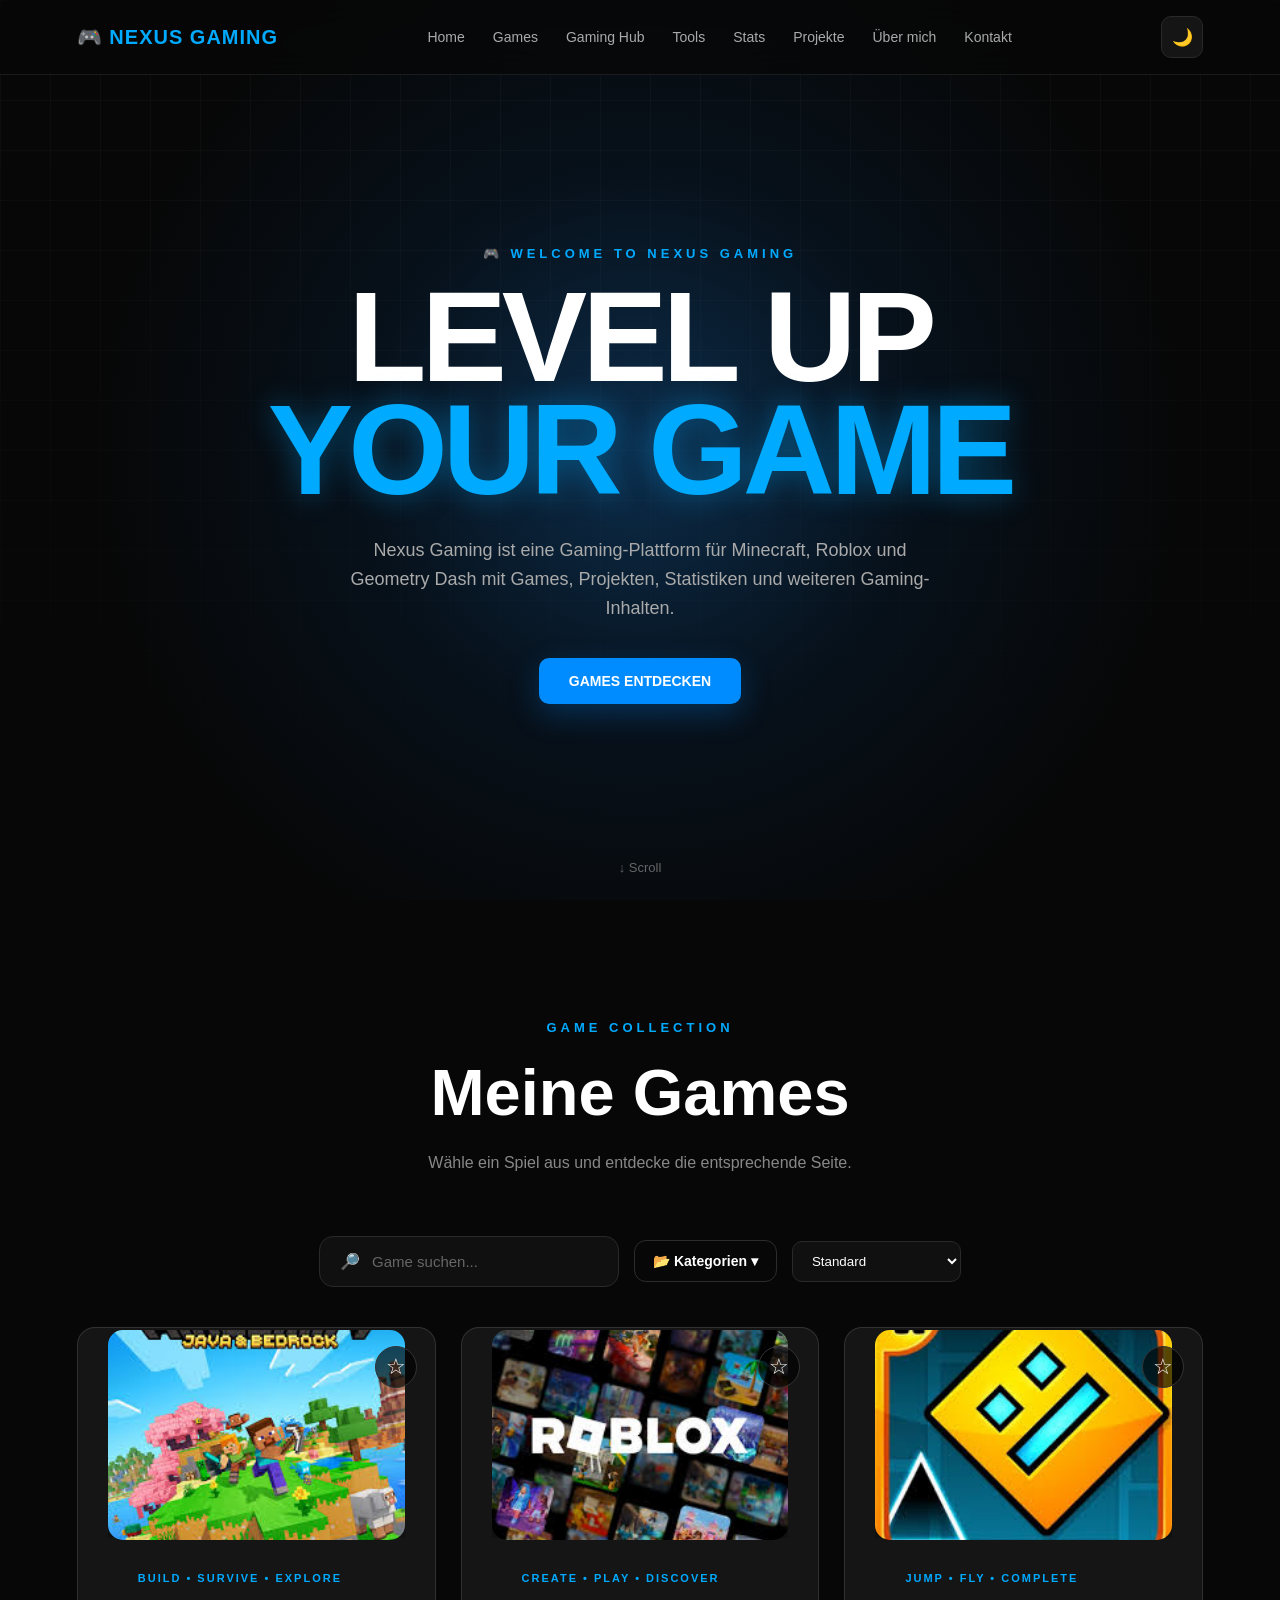
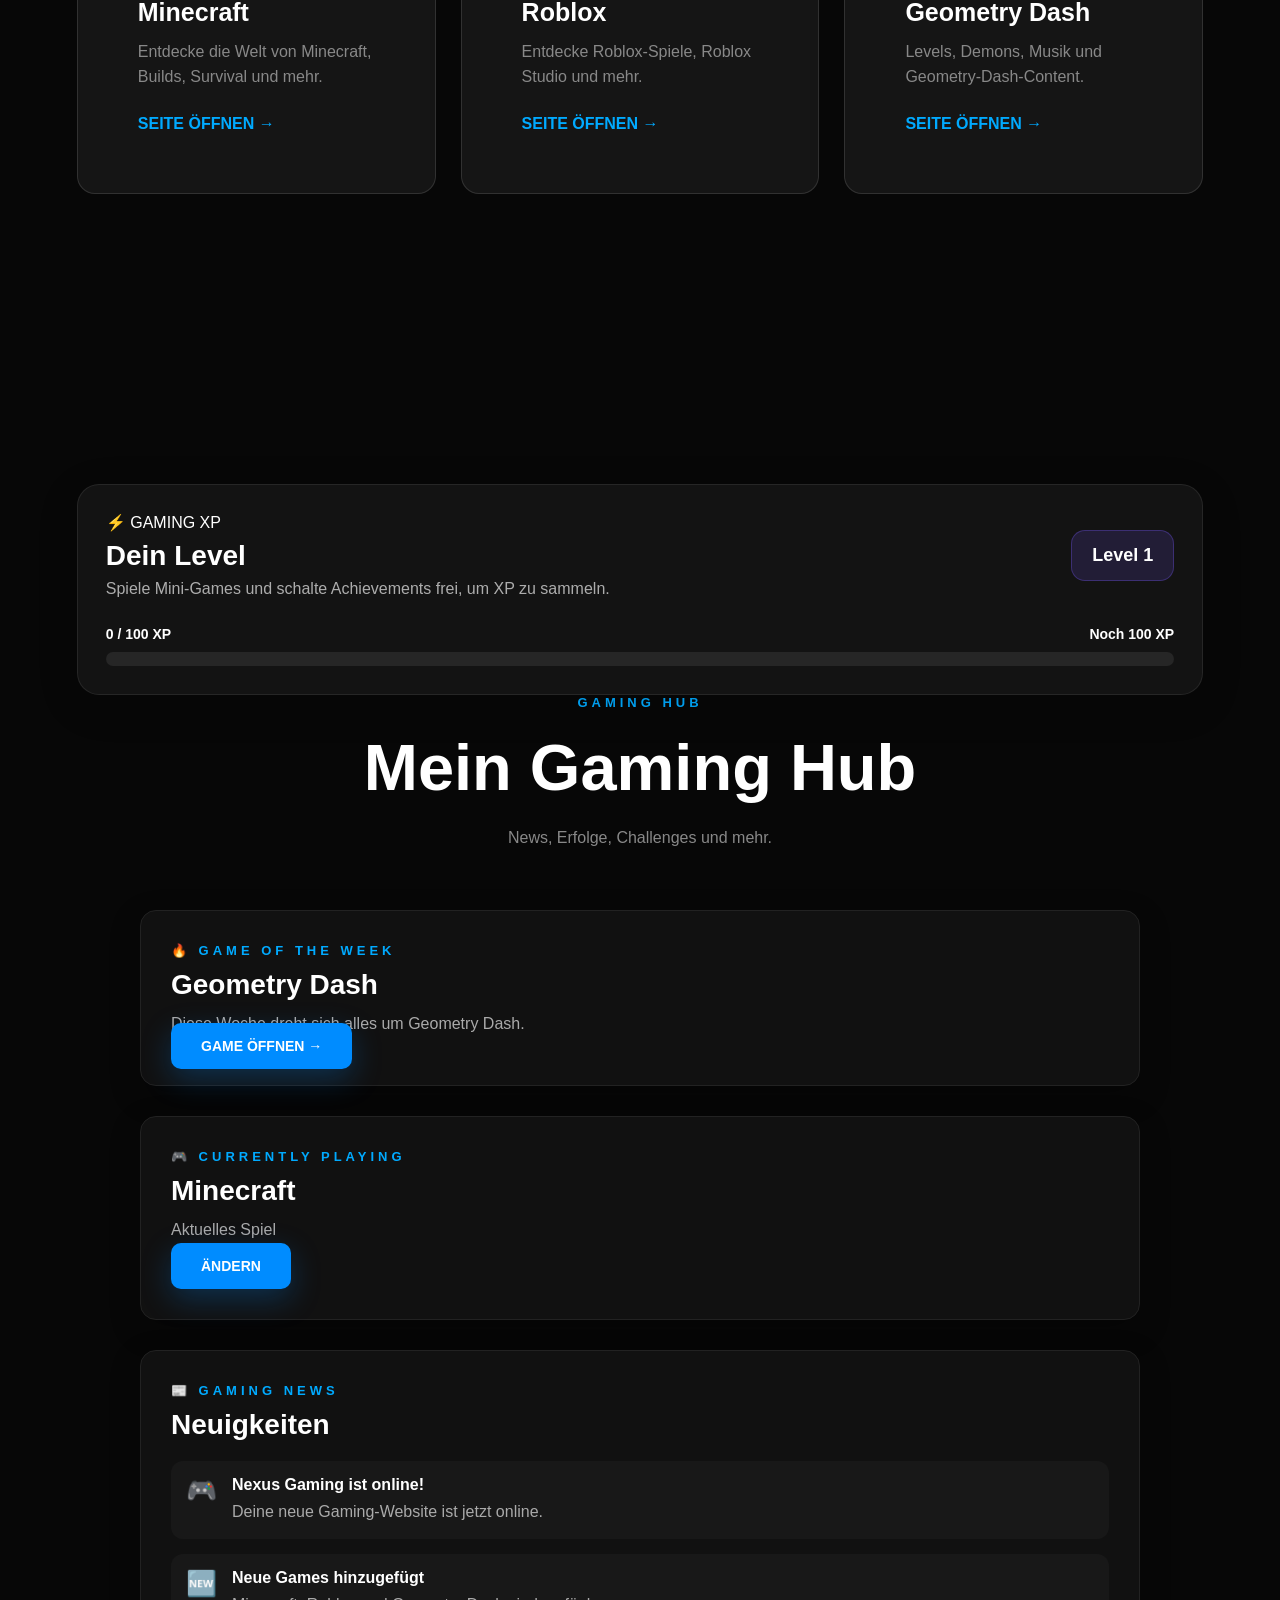
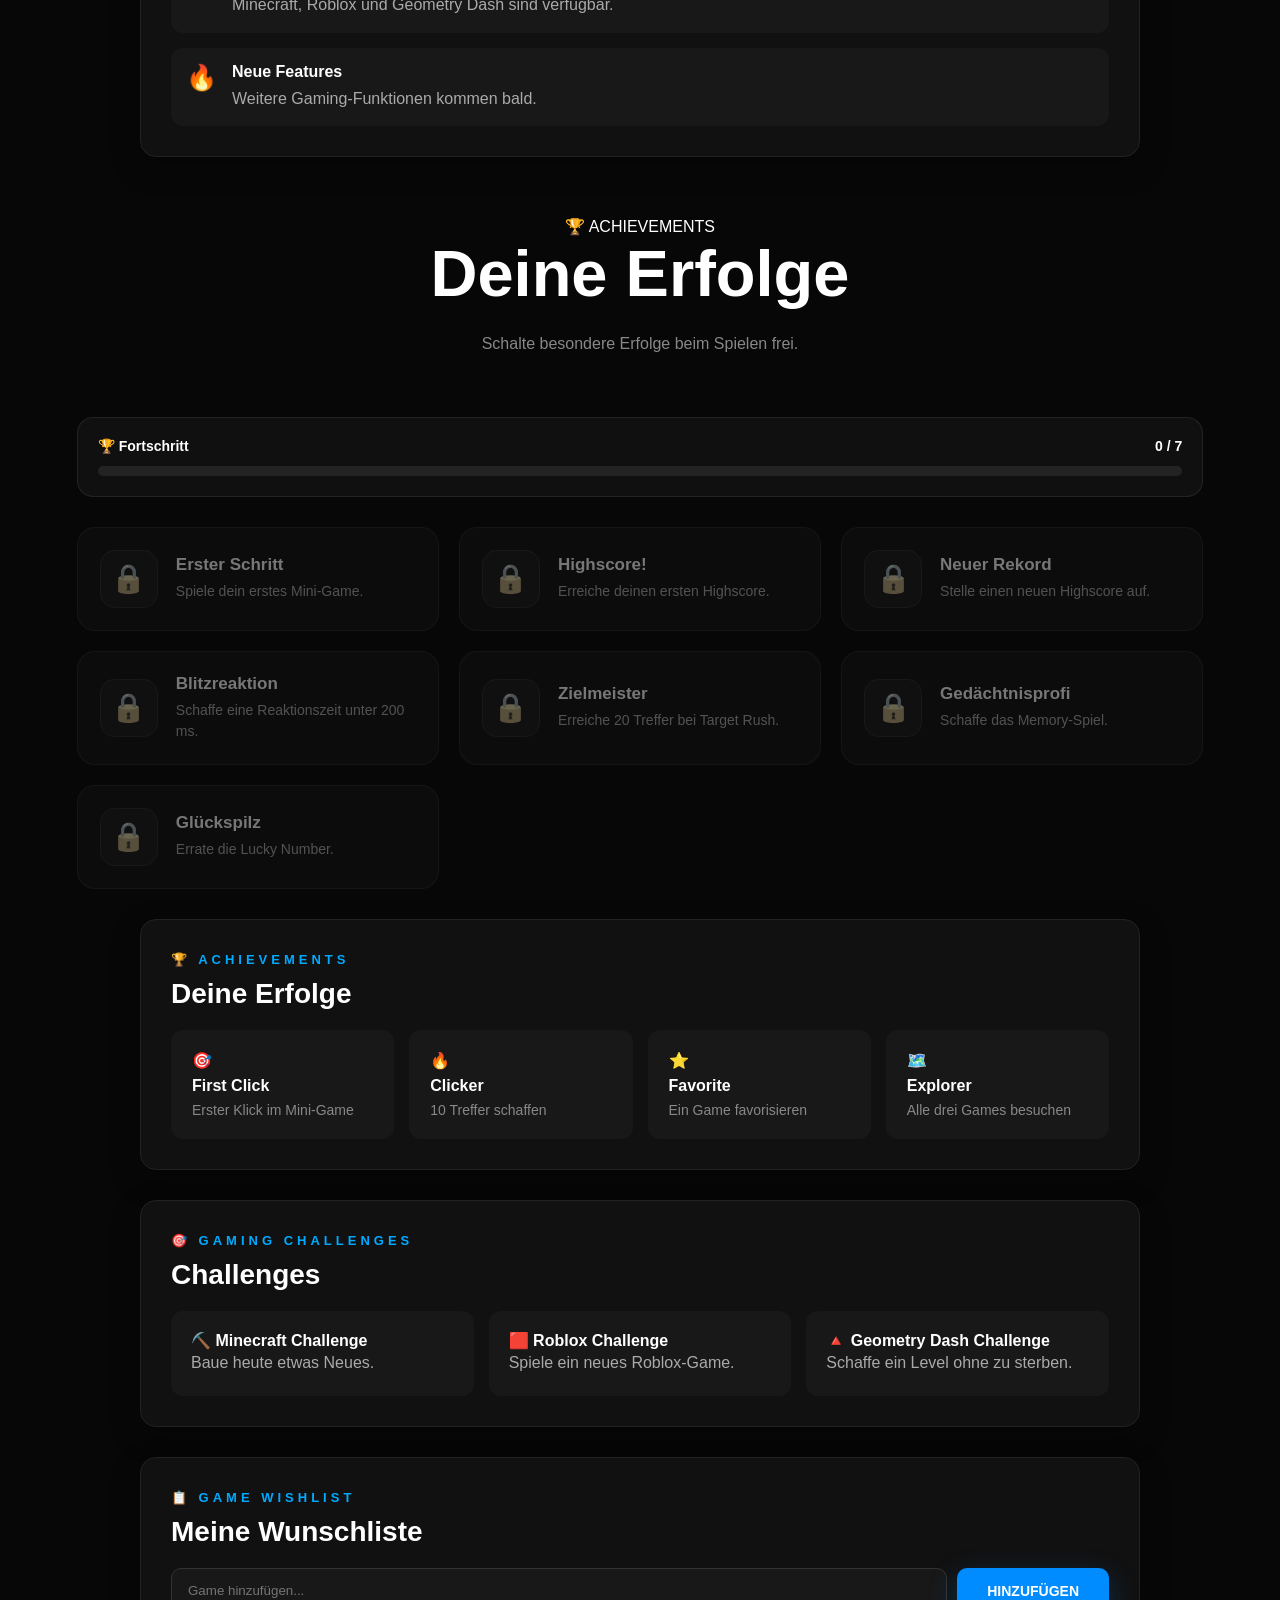
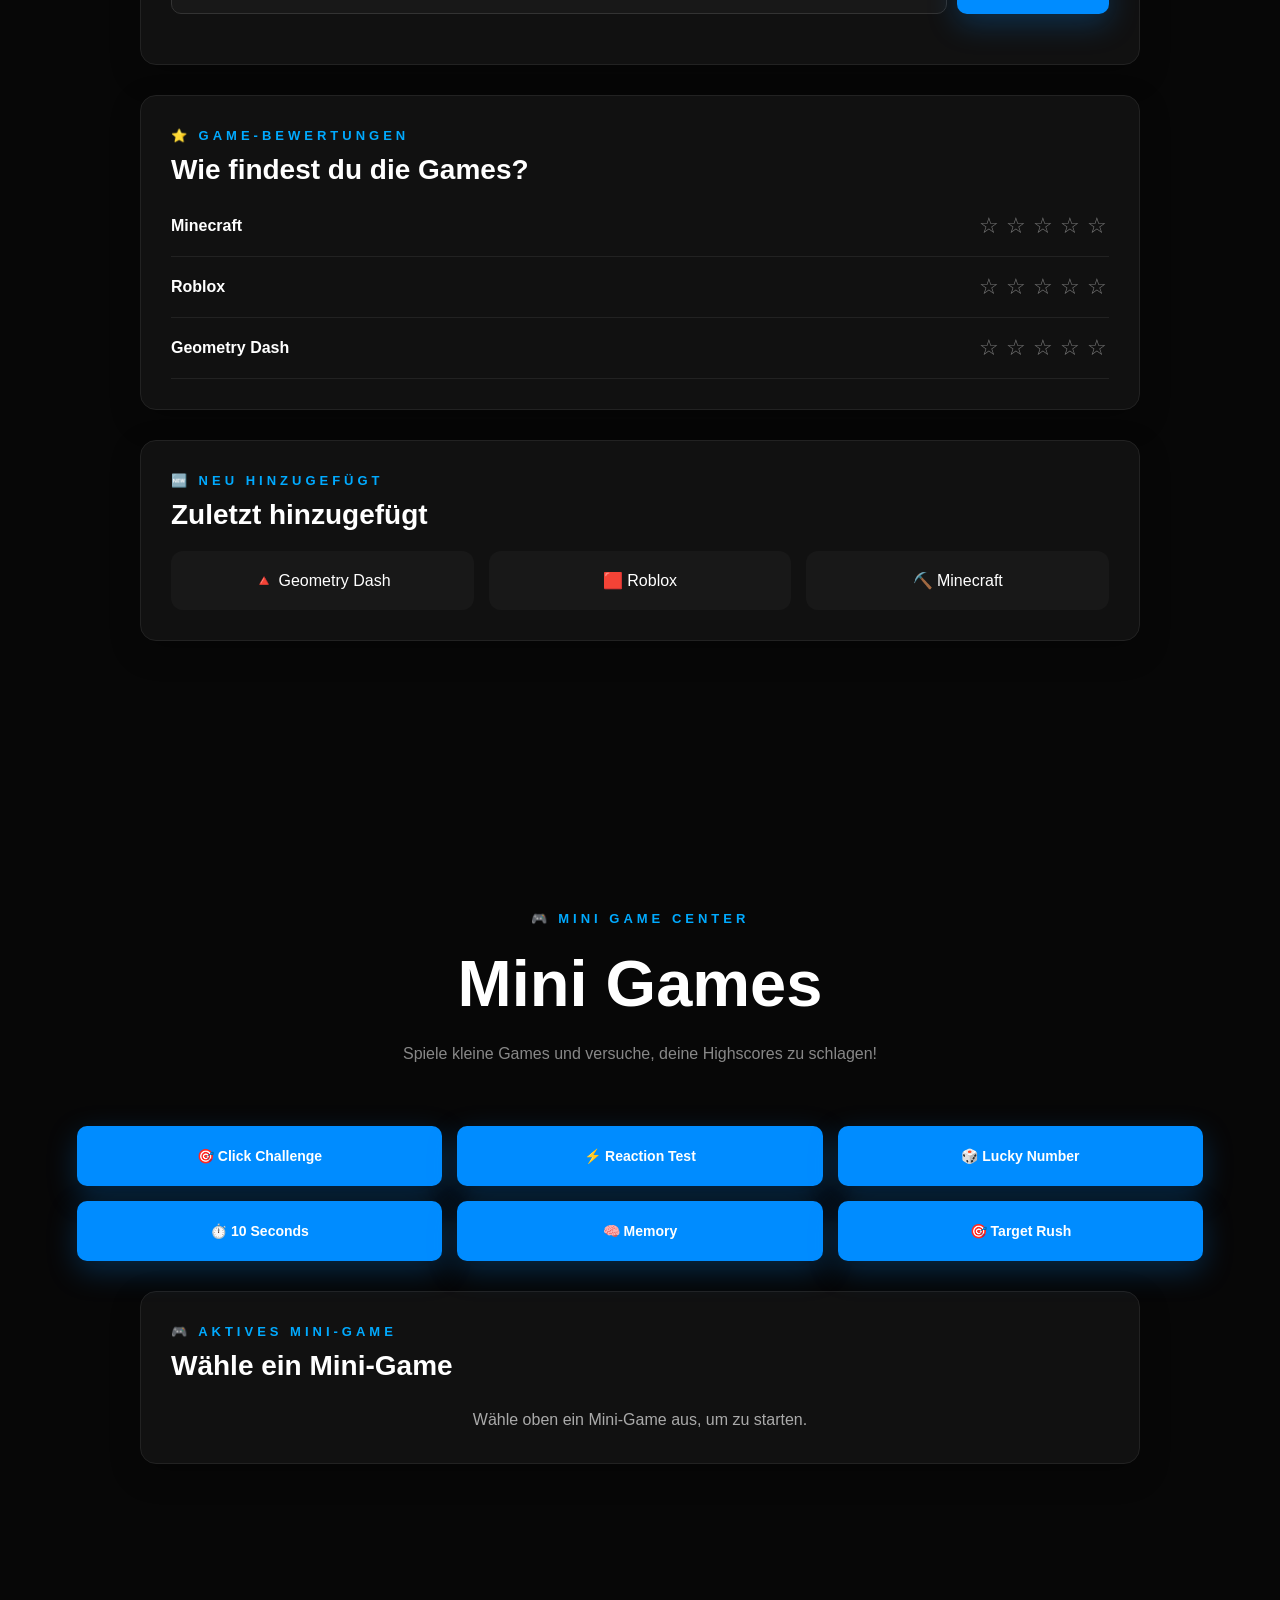
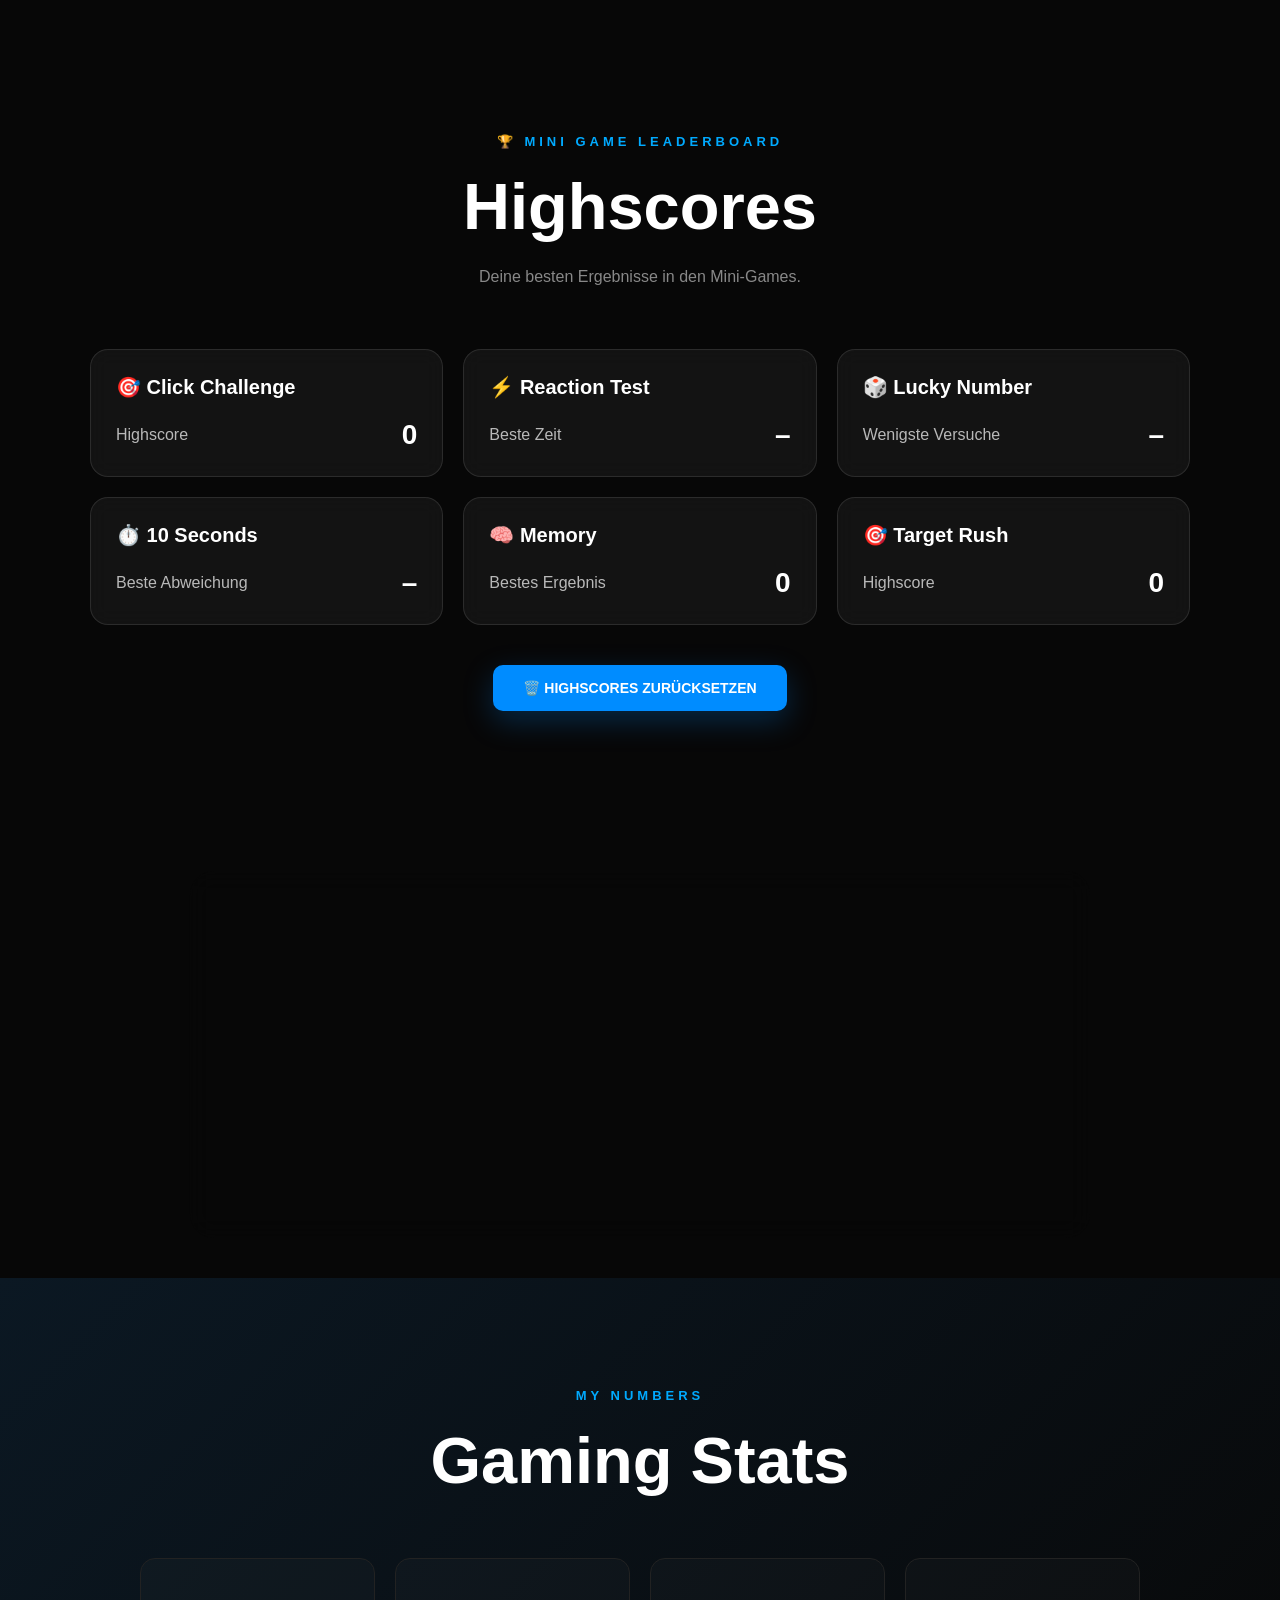
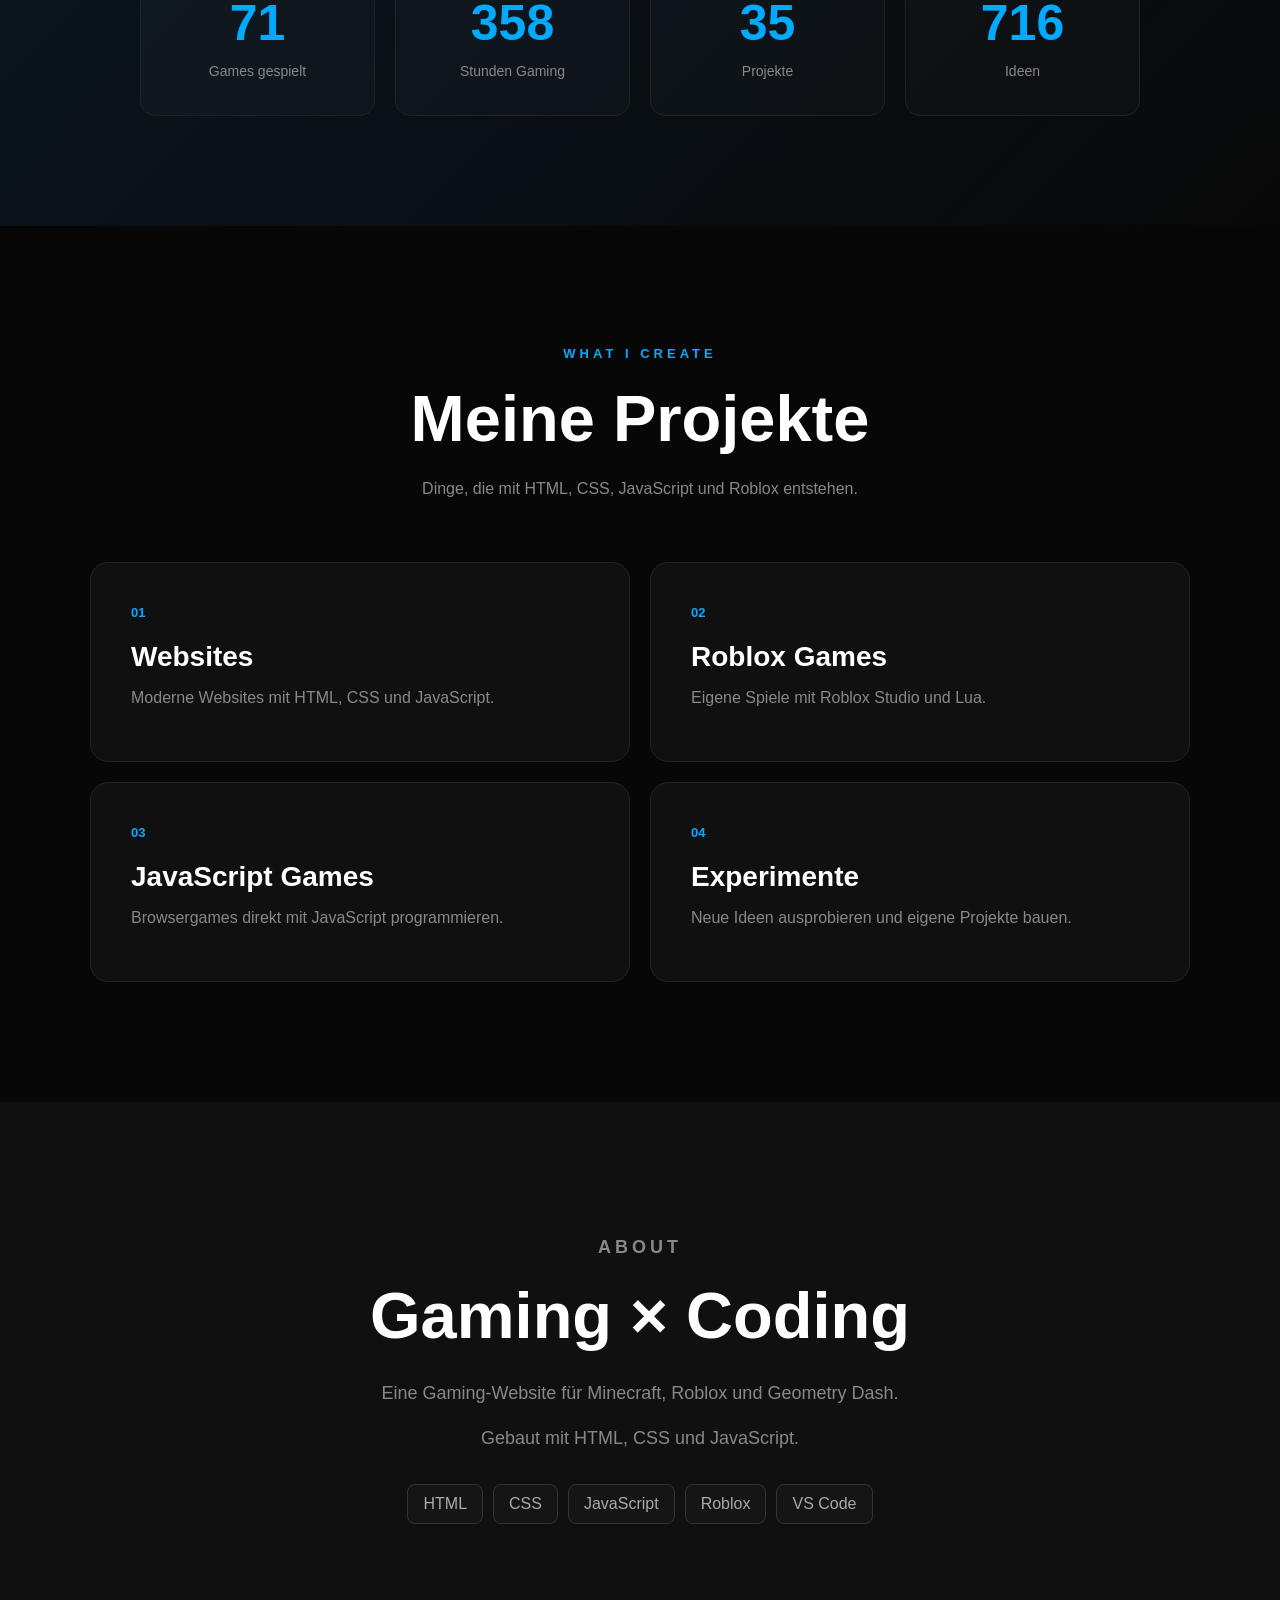
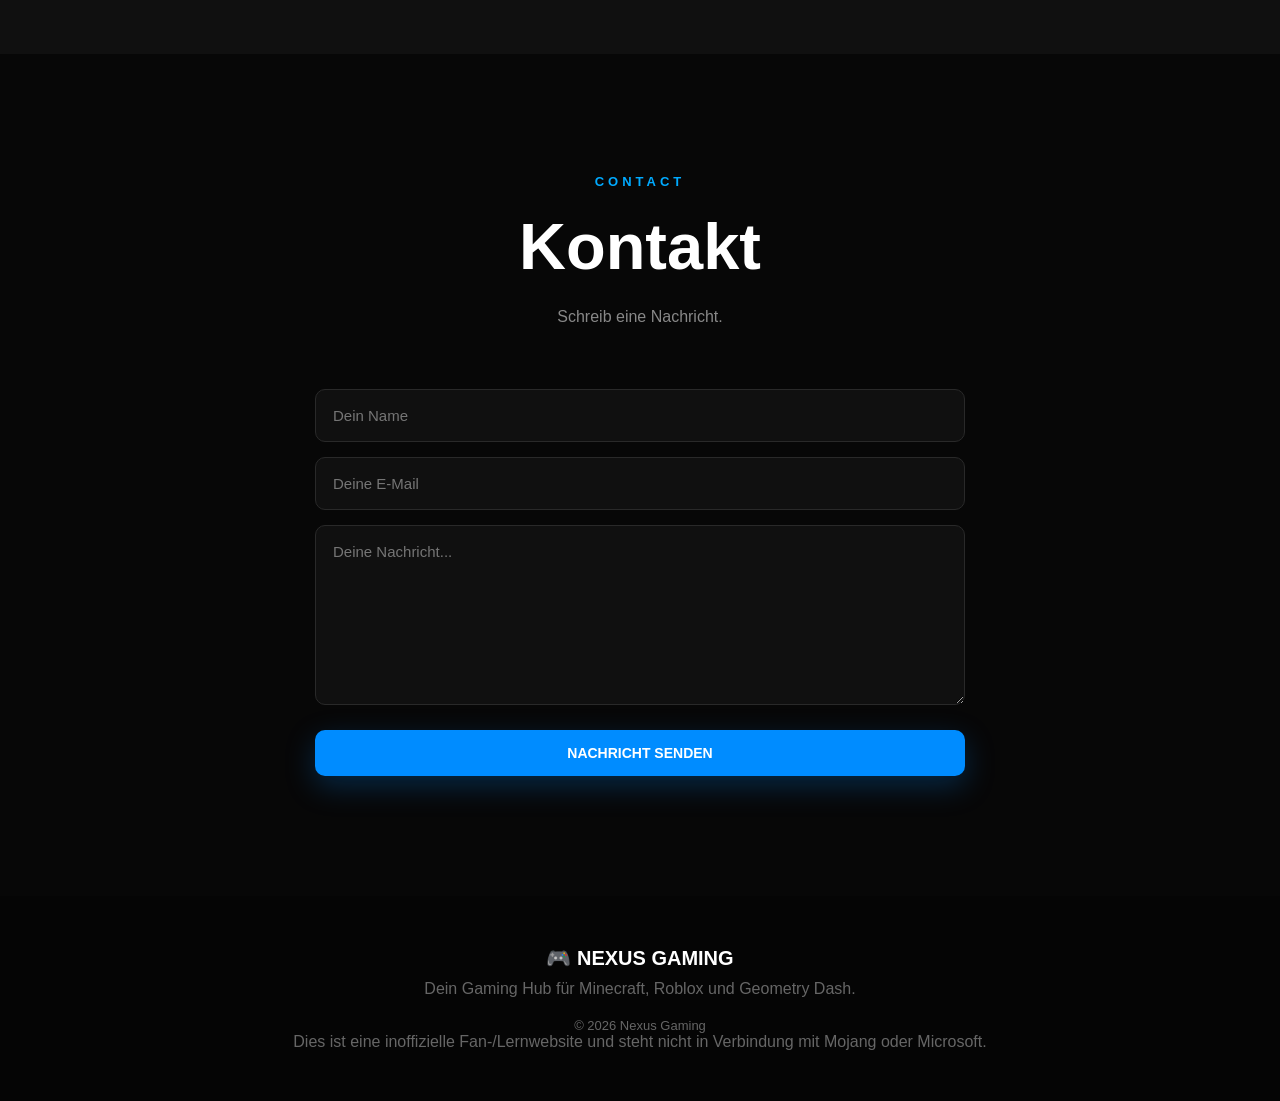
==== commit 2cd01587: "Add files via upload" ====
--- a/index.html
+++ b/index.html
@@ -2,12 +2,11 @@
 <html lang="de">
 
 <head>
-    <head>
     <meta charset="UTF-8">
     <meta name="viewport" content="width=device-width, initial-scale=1.0">
 
     <title>Nexus Gaming – Minecraft, Roblox & Geometry Dash</title>
-
+    
     <meta name="description"
         content="Nexus Gaming – entdecke Minecraft, Roblox und Geometry Dash, spiele kostenlose Mini-Games, sammle XP und kämpfe dich in der globalen Rangliste nach oben.">
 
@@ -16,7 +15,6 @@
     <link rel="canonical" href="https://batuhanserce945-collab.github.io/nexus-gaming/">
 
     <link rel="stylesheet" href="style.css">
-</head>
 </head>
 
 <body>
@@ -103,8 +101,9 @@
                 </h1>
 
                 <p class="hero-description">
-                    Entdecke Minecraft, Roblox und Geometry Dash
-                    an einem Ort.
+                    Nexus Gaming ist eine Gaming-Plattform für Minecraft, Roblox und
+            Geometry Dash mit Games, Projekten, Statistiken und weiteren
+            Gaming-Inhalten.
                 </p>
 
                 <div class="hero-buttons">
